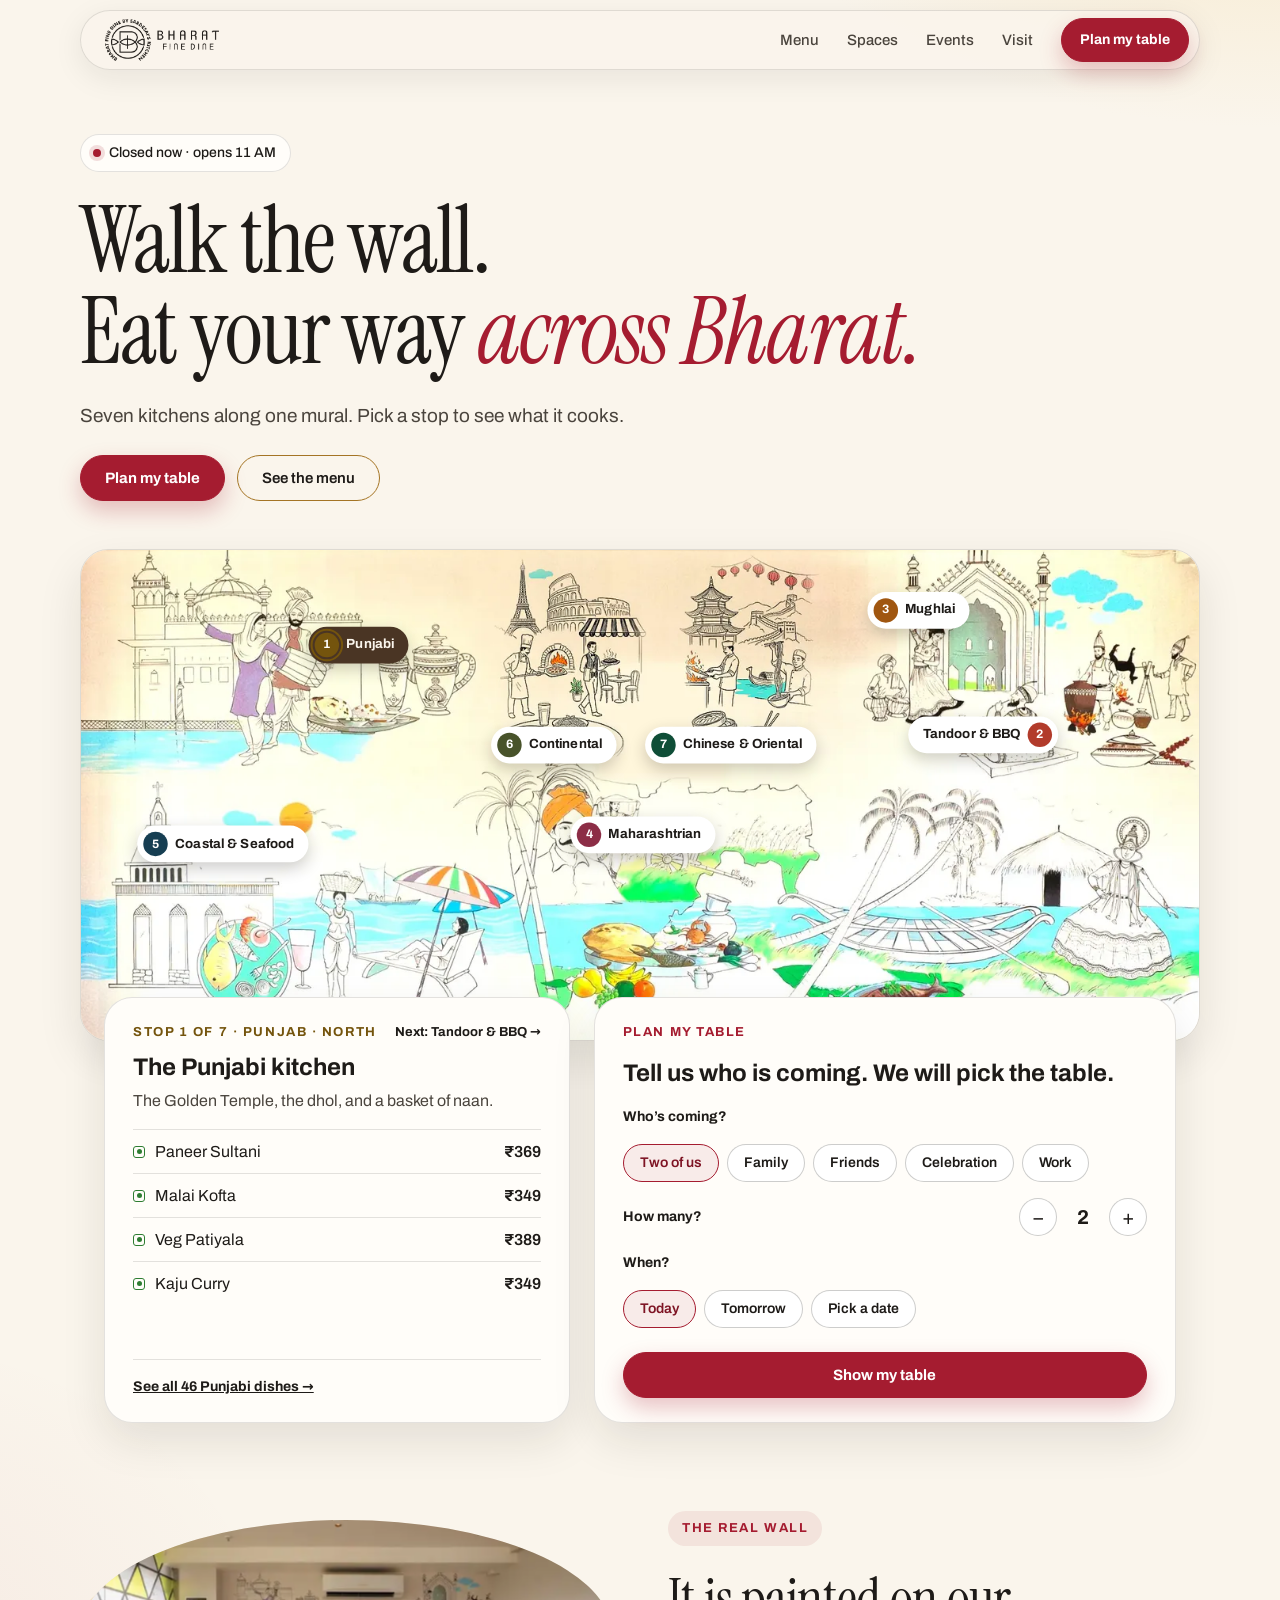
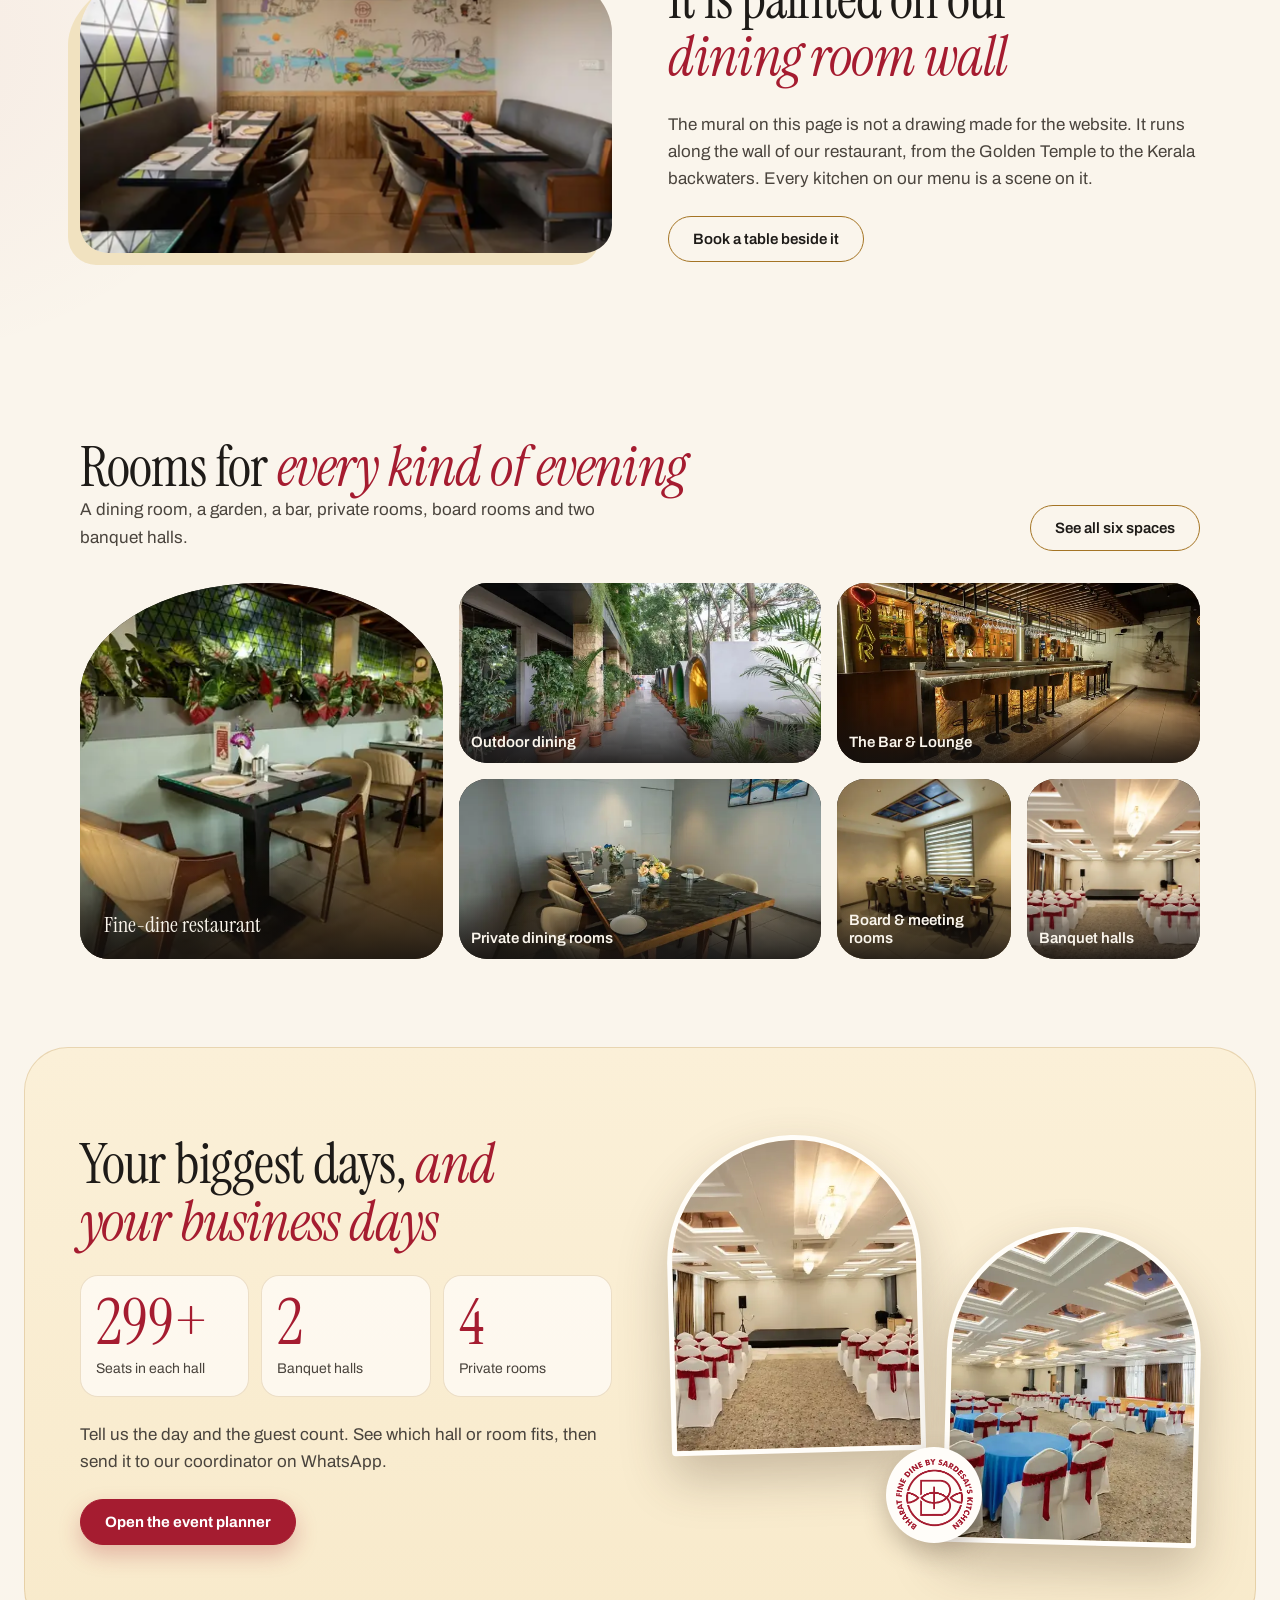
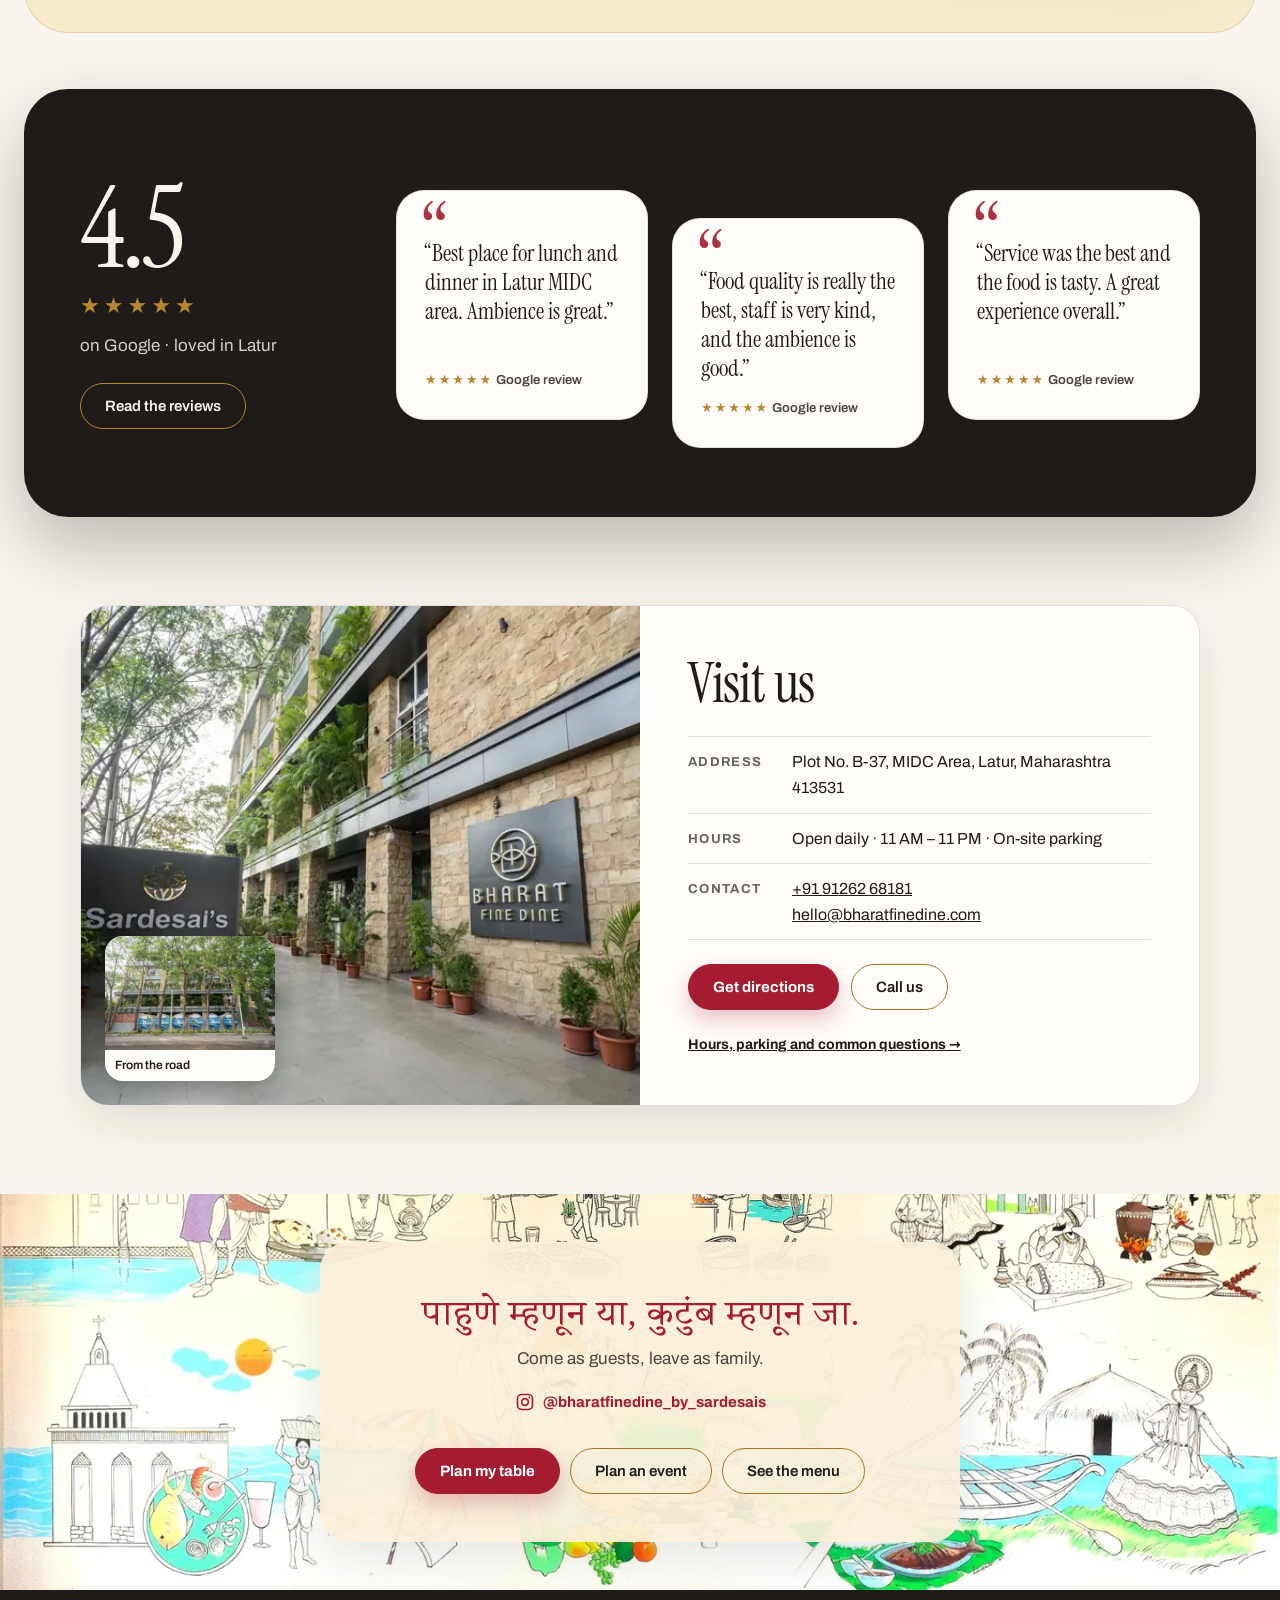
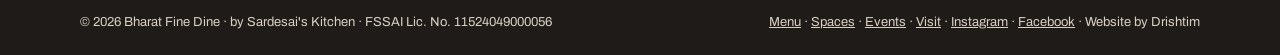
==== index.html @ 59c93d7f "Put the Instagram block in Instagram's colours Gradient panel, white-framed tiles that lift on hover" ====
<!DOCTYPE html>
<html lang="en-IN">
<head>
<meta charset="utf-8">
<meta name="viewport" content="width=device-width,initial-scale=1,viewport-fit=cover">
<title>Bharat Fine Dine, Latur | Seven kitchens, one family table</title>
<meta name="description" content="Fine-dine multicuisine restaurant in Latur MIDC: Punjabi, Mughlai, tandoor, Maharashtrian, coastal, Continental and Chinese kitchens, a bar & lounge, outdoor dining, private rooms and two 300+ seat banquet halls. Book on WhatsApp.">
<link rel="canonical" href="https://bharatfinedine.com/">
<meta name="theme-color" content="#FAF5EC">
<meta name="facebook-domain-verification" content="ppre3khiuepxbp018z27u8zco4816l"><!-- Meta domain verification for bharatfinedine.com, added 6 Oct 2026 -->
<link rel="icon" href="BFD_favicon.ico" sizes="any">
<link rel="icon" type="image/png" sizes="32x32" href="BFD_favicon_32.png">
<link rel="icon" type="image/png" sizes="192x192" href="BFD_favicon_192.png">
<link rel="apple-touch-icon" href="BFD_apple-touch-icon_180.png">
<meta property="og:type" content="restaurant">
<meta property="og:site_name" content="Bharat Fine Dine by Sardesai's Kitchen">
<meta property="og:title" content="Bharat Fine Dine · by Sardesai's Kitchen, Latur">
<meta property="og:description" content="All of Bharat on one family table. Seven kitchens, a bar & lounge, outdoor dining, private rooms and two 300+ seat banquet halls in Latur MIDC. 4.5★ on Google.">
<meta property="og:url" content="https://bharatfinedine.com/">
<meta property="og:image" content="https://bharatfinedine.com/og-image.jpg">
<meta property="og:image:width" content="1200">
<meta property="og:image:height" content="630">
<meta name="twitter:card" content="summary_large_image">
<meta name="twitter:title" content="Bharat Fine Dine · by Sardesai's Kitchen">
<meta name="twitter:description" content="Seven kitchens, bar, private rooms & banquet halls in Latur MIDC. Book on WhatsApp.">
<meta name="twitter:image" content="https://bharatfinedine.com/og-image.jpg">
<script type="application/ld+json">
{
  "@context": "https://schema.org",
  "@type": "Restaurant",
  "name": "Bharat Fine Dine by Sardesai's Kitchen",
  "alternateName": "Bharat Fine Dine",
  "url": "https://bharatfinedine.com/",
  "hasMenu": "https://bharatfinedine.com/menu.html",
  "image": "https://bharatfinedine.com/og-image.jpg",
  "telephone": "+919126268181",
  "email": "hello@bharatfinedine.com",
  "servesCuisine": ["Punjabi", "Mughlai", "Tandoor", "Barbecue", "Maharashtrian", "Seafood", "Continental", "Chinese", "Indian"],
  "priceRange": "₹₹",
  "acceptsReservations": "True",
  "openingHoursSpecification": [{ "@type": "OpeningHoursSpecification", "dayOfWeek": ["Monday","Tuesday","Wednesday","Thursday","Friday","Saturday","Sunday"], "opens": "11:00", "closes": "23:00" }],
  "address": { "@type": "PostalAddress", "streetAddress": "Plot No. B-37, MIDC Area", "addressLocality": "Latur", "addressRegion": "Maharashtra", "postalCode": "413531", "addressCountry": "IN" },
  "geo": { "@type": "GeoCoordinates", "latitude": 18.4099037, "longitude": 76.5422986 },
  "aggregateRating": { "@type": "AggregateRating", "ratingValue": "4.5", "reviewCount": "531" },
  "amenityFeature": [
    { "@type": "LocationFeatureSpecification", "name": "Bar", "value": true },
    { "@type": "LocationFeatureSpecification", "name": "Banquet Hall", "value": true },
    { "@type": "LocationFeatureSpecification", "name": "Private Dining Rooms", "value": true },
    { "@type": "LocationFeatureSpecification", "name": "Corporate Meeting Rooms", "value": true },
    { "@type": "LocationFeatureSpecification", "name": "Outdoor Seating", "value": true },
    { "@type": "LocationFeatureSpecification", "name": "Parking", "value": true },
    { "@type": "LocationFeatureSpecification", "name": "Catering", "value": true }
  ],
  "sameAs": ["https://www.instagram.com/bharatfinedine_by_sardesais", "https://www.facebook.com/bharatfinedine"]
}
</script>
<link rel="preload" href="assets/fonts/archivo-latin.woff2" as="font" type="font/woff2" crossorigin>
<link rel="preload" href="assets/fonts/instrument-serif.woff2" as="font" type="font/woff2" crossorigin>
<link rel="preload" as="image" href="img/mural-full-seven.webp" imagesrcset="img/mural-full-seven-800.webp 800w, img/mural-full-seven-1280.webp 1280w, img/mural-full-seven-1440.webp 1440w, img/mural-full-seven.webp 2000w" imagesizes="(max-width: 819.98px) 480px, 100vw" fetchpriority="high">
<link rel="stylesheet" href="assets/site.css?v=20261226">
<noscript><style>#plan,#journey,#stabs,#sThumbs,#sAct,.hint,.mbar .go{display:none!important}</style></noscript>
</head>
<body class="has-bar">
<a class="skip" href="#main">Skip to content</a>

<header class="hdr"><div class="wrap">
  <a href="#top"><img src="img/BFD_logo_horizontal_dark.png" alt="Bharat Fine Dine by Sardesai's Kitchen" width="124" height="46"></a>
  <nav aria-label="Main">
    <a class="l" href="menu.html">Menu</a><a class="l" href="spaces.html">Spaces</a><a class="l" href="events.html">Events</a><a class="l" href="visit.html">Visit</a>
    <a class="btn line m" href="menu.html">Food menu</a>
    <a class="btn d" href="#plan" data-plan>Plan my table</a>
    <details class="mnav"><summary aria-label="All pages"><i></i></summary><div><a href="index.html">Home</a><a href="menu.html">Food menu</a><a href="spaces.html">Spaces</a><a href="events.html">Events</a><a href="visit.html">Visit</a><a href="tel:+919126268181">Call +91 91262 68181</a></div></details>
  </nav>
</div></header>

<main id="main">
  <div class="wrap hero" id="top">
    <span class="status" data-status><i></i><span>Open daily · 11 AM – 11 PM · Latur MIDC</span></span>
    <h1 class="h1"><span>Walk the wall.</span> <span>Eat your way <em>across Bharat.</em></span></h1>
    <p class="lede">Seven kitchens along one mural. Pick a stop to see what it cooks.</p>
    <div class="cta"><a class="btn" href="#plan" data-plan>Plan my table</a><a class="btn line" href="menu.html">See the menu</a></div>
  </div>

  <section id="wall" aria-label="Our wall mural and its seven kitchens">
    <div class="wrap wallbox">
      <div class="wall" id="wallScroll" tabindex="0" aria-label="The mural. Swipe sideways to walk the wall.">
        <div class="wall-in">
          <img src="img/mural-full-seven.webp" srcset="img/mural-full-seven-800.webp 800w, img/mural-full-seven-1280.webp 1280w, img/mural-full-seven-1440.webp 1440w, img/mural-full-seven.webp 2000w" sizes="(max-width: 819.98px) 480px, 100vw" alt="The Bharat Fine Dine mural: Punjab, Awadh, Maharashtra, Goa and Kerala, with Continental and Chinese kitchens drawn in" width="2000" height="875" fetchpriority="high">
          <div id="pins"></div>
        </div>
      </div>
    </div>

    <div class="wrap duo">
      <article class="card stop" id="stop" aria-live="polite">
        <!--stop:start-->
        <div class="top"><span class="kick" style="--k:#74540D">Stop 1 of 7<span class="rg"> · Punjab · North</span></span></div><h2 class="h3">The Punjabi kitchen</h2><p class="line">The Golden Temple, the dhol, and a basket of naan.</p><div class="dish"><span class="mark" aria-hidden="true"></span><span class="n">Paneer Sultani</span><b>₹369</b></div><div class="dish"><span class="mark" aria-hidden="true"></span><span class="n">Malai Kofta</span><b>₹349</b></div><div class="dish"><span class="mark" aria-hidden="true"></span><span class="n">Veg Patiyala</span><b>₹389</b></div><div class="dish"><span class="mark" aria-hidden="true"></span><span class="n">Kaju Curry</span><b>₹349</b></div><a class="lnk" href="menu.html#k-punjabi">See all 46 Punjabi dishes →</a>
        <!--stop:end-->
      </article>

      <noscript><div class="card plan"><span class="kick">Plan my table</span><h2 class="h3">Message or call us to book.</h2><a class="btn wa block" href="https://wa.me/919126268181?text=Hi%20Bharat%20Fine%20Dine!%20I%20would%20like%20to%20book%20a%20table." target="_blank" rel="noopener">Book on WhatsApp</a><a class="btn line block" href="tel:+919126268181">Call +91 91262 68181</a></div></noscript>
      <section class="card plan" id="plan" aria-labelledby="planH">
        <span class="kick">Plan my table</span>
        <h2 class="h3" id="planH">Tell us who is coming. We will pick the table.</h2>
        <span class="q" id="whoQ">Who’s coming?</span>
        <div class="chips" id="who" role="group" aria-labelledby="whoQ"></div>
        <div class="stepper">
          <span class="q">How many? <span class="note" id="guestNote"></span></span>
          <div class="c"><button type="button" data-g="-1" aria-label="Fewer guests">−</button><output id="guests" aria-live="polite">2</output><button type="button" data-g="1" aria-label="More guests">+</button></div>
        </div>
        <span class="q" id="whenQ">When?</span>
        <div class="chips" id="when" role="group" aria-labelledby="whenQ"></div>
        <label class="sr" for="datePick">Pick a date</label><input type="date" id="datePick" class="sr" tabindex="-1">
        <button type="button" class="btn block" data-plan>Show my table</button>
      </section>
    </div>
  </section>

  <section class="sec" aria-labelledby="rwH" data-rv>
    <div class="wrap split real">
      <div class="zoom"><img src="img/spaces/thumb/dining-6.webp" srcset="img/spaces/t400/dining-6.webp 400w, img/spaces/thumb/dining-6.webp 700w, img/spaces/dining-6.webp 1400w" sizes="(min-width: 900px) 620px, calc(100vw - 32px)" class="photo" alt="The mural painted on the dining room wall at Bharat Fine Dine, above two set tables" width="1400" height="932" loading="lazy"></div>
      <div class="stack">
        <span class="kick">The real wall</span>
        <h2 class="h2" id="rwH">It is painted on our <em>dining room wall</em></h2>
        <p class="lede">The mural on this page is not a drawing made for the website. It runs along the wall of our restaurant, from the Golden Temple to the Kerala backwaters. Every kitchen on our menu is a scene on it.</p>
        <a class="btn line" href="#plan" data-plan="Restaurant">Book a table beside it</a>
      </div>
    </div>
  </section>

  <section class="sec" id="spaces" aria-labelledby="spH" data-rv>
    <div class="wrap">
      <div class="head row"><div><h2 class="h2" id="spH">Rooms for <em>every kind of evening</em></h2><p class="lede">A dining room, a garden, a bar, private rooms, board rooms and two banquet halls.</p></div><a class="btn line" href="spaces.html">See all six spaces</a></div>
      <div class="pwall big"><a class="chip" href="spaces.html#sp-dining"><img src="img/svc-dining-600.webp" alt="" width="600" height="400" loading="lazy" decoding="async"><span>Fine-dine restaurant</span></a><a class="chip" href="spaces.html#sp-outdoor"><img src="img/svc-garden-600.webp" alt="" width="600" height="400" loading="lazy" decoding="async"><span>Outdoor dining</span></a><a class="chip" href="spaces.html#sp-bar"><img src="img/spaces/thumb/bar-3.webp" alt="" width="600" height="400" loading="lazy" decoding="async"><span>The Bar &amp; Lounge</span></a><a class="chip" href="spaces.html#sp-private"><img src="img/svc-private-600.webp" alt="" width="600" height="400" loading="lazy" decoding="async"><span>Private dining rooms</span></a><a class="chip" href="spaces.html#sp-meeting"><img src="img/svc-meeting-600.webp" alt="" width="600" height="400" loading="lazy" decoding="async"><span>Board &amp; meeting rooms</span></a><a class="chip" href="spaces.html#sp-hall"><img src="img/svc-hall-600.webp" alt="" width="600" height="400" loading="lazy" decoding="async"><span>Banquet halls</span></a></div>
    </div>
  </section>

  <!-- Instagram. Paste the Behold feed link into data-feed (https://feeds.behold.so/...). Empty = the section stays hidden. -->
  <section class="sec tight" id="ig" data-feed="https://feeds.behold.so/kiV22MPuwlZTH0HJBQiu" aria-labelledby="igH" hidden data-rv>
    <div class="wrap">
      <div class="ighead">
        <a class="igwho" href="https://www.instagram.com/bharatfinedine_by_sardesais" target="_blank" rel="noopener"><span class="igav"><img id="igAv" src="img/BFD_seal_red.png" alt="" width="64" height="64"></span><span><b>@bharatfinedine_by_sardesais</b><small>Posted this week on Instagram</small></span></a>
        <h2 class="h2" id="igH">Fresh from <em>our Instagram</em></h2>
        <a class="btn ig" href="https://www.instagram.com/bharatfinedine_by_sardesais" target="_blank" rel="noopener">Follow us</a>
      </div>
      <div class="igrid" id="igGrid"></div>
    </div>
  </section>

  <section class="band" id="events" aria-labelledby="evH" data-rv>
    <div class="wrap sec split">
      <div class="stack">
        <h2 class="h2" id="evH">Your biggest days, <em>and your business days</em></h2>
        <div class="stats"><div><b>300+</b><span>Seats in each hall</span></div><div><b>2</b><span>Banquet halls</span></div><div><b>4</b><span>Private rooms</span></div></div>
        <p class="lede">Tell us the day and the guest count. See which hall or room fits, then send it to our coordinator on WhatsApp.</p>
        <a class="btn" href="events.html">Open the event planner</a>
      </div>
      <div class="pics"><img class="photo" src="img/svc-hall-720.webp" alt="Samiksha banquet hall set for a function" width="1200" height="798" loading="lazy"><img class="photo" src="img/hall-sanskruti-720.webp" alt="Sanskruti banquet hall" width="1400" height="932" loading="lazy"></div>
    </div>
  </section>

  <section class="sec dark" aria-labelledby="rvH" data-rv>
    <div class="wrap rev">
      <div class="rating"><b id="rvH">4.5</b><i aria-hidden="true">★★★★★</i><span class="lede">on Google · loved in Latur</span><a class="btn line" href="https://www.google.com/maps/search/?api=1&amp;query=Bharat+Fine+Dine+by+Sardesai%27s+Kitchen+Latur" target="_blank" rel="noopener">Read the reviews</a></div>
      <div class="rgrid">
        <blockquote class="card flat"><p>“Best place for lunch and dinner in Latur MIDC area. Ambience is great.”</p><cite><i>★★★★★</i> Google review</cite></blockquote>
        <blockquote class="card flat"><p>“Food quality is really the best, staff is very kind, and the ambience is good.”</p><cite><i>★★★★★</i> Google review</cite></blockquote>
        <blockquote class="card flat"><p>“Service was the best and the food is tasty. A great experience overall.”</p><cite><i>★★★★★</i> Google review</cite></blockquote>
      </div>
    </div>
  </section>

  <section class="sec" id="visit" aria-labelledby="vH" data-rv>
    <div class="wrap">
      <div class="card vcard">
        <div class="vphoto">
          <img src="img/spaces/thumb/outdoor-4.webp" srcset="img/spaces/thumb/outdoor-4.webp 700w, img/spaces/outdoor-4.webp 1400w" sizes="(min-width: 900px) 560px, 100vw" alt="The entrance, with the Sardesai's Kitchen and Bharat Fine Dine signs" width="1400" height="932" loading="lazy">
          <figure><img src="img/spaces/t400/outdoor-5.webp" alt="The Bharat Fine Dine building seen from the road, behind a row of trees" width="400" height="266" loading="lazy"><figcaption>From the road</figcaption></figure>
        </div>
        <div class="vtx">
          <h2 class="h2" id="vH">Visit us</h2>
          <dl class="vinfo">
            <div><dt>Address</dt><dd>Plot No. B-37, MIDC Area, Latur, Maharashtra 413531</dd></div>
            <div><dt>Hours</dt><dd>Open daily · 11 AM – 11 PM · On-site parking</dd></div>
            <div><dt>Contact</dt><dd><address><a href="tel:+919126268181">+91 91262 68181</a><br><a href="mailto:hello@bharatfinedine.com">hello@bharatfinedine.com</a></address></dd></div>
          </dl>
          <div class="cta"><a class="btn" href="https://www.google.com/maps/dir/?api=1&amp;destination=18.4099037,76.5422986" target="_blank" rel="noopener">Get directions</a><a class="btn line" href="tel:+919126268181">Call us</a></div>
          <a class="lnk" href="visit.html">Hours, parking and common questions →</a>
        </div>
      </div>
    </div>
  </section>
</main>

<footer class="foot">
  <div class="tri">
    <div class="m" aria-hidden="true"></div>
    <div class="mid">
      <span class="mr" lang="mr">पाहुणे म्हणून या, कुटुंब म्हणून जा.</span>
      <span class="lede">Come as guests, leave as family.</span>
      <a class="insta" href="https://www.instagram.com/bharatfinedine_by_sardesais" target="_blank" rel="noopener"><svg viewBox="0 0 24 24" width="20" height="20" aria-hidden="true"><rect x="3" y="3" width="18" height="18" rx="5" fill="none" stroke="currentColor" stroke-width="2"/><circle cx="12" cy="12" r="4" fill="none" stroke="currentColor" stroke-width="2"/><circle cx="17.3" cy="6.7" r="1.2" fill="currentColor"/></svg>@bharatfinedine_by_sardesais</a>
      <div class="cta"><a class="btn" href="#plan" data-plan>Plan my table</a><a class="btn line" href="events.html">Plan an event</a><a class="btn line d" href="menu.html">See the menu</a></div>
    </div>
    <div class="m r" aria-hidden="true"></div>
  </div>
  <div class="legal"><div class="wrap"><span>© <span id="yr">2026</span> Bharat Fine Dine · by Sardesai's Kitchen · FSSAI Lic. No. 11524049000056</span><span><a href="menu.html">Menu</a> · <a href="spaces.html">Spaces</a> · <a href="events.html">Events</a> · <a href="visit.html">Visit</a> · <a href="https://www.instagram.com/bharatfinedine_by_sardesais" target="_blank" rel="noopener">Instagram</a> · <a href="https://www.facebook.com/bharatfinedine" target="_blank" rel="noopener">Facebook</a> · Website by Drishtim</span></div></div>
</footer>

<div class="mbar" aria-label="Quick actions"><a href="tel:+919126268181">Call</a><a href="https://www.google.com/maps/dir/?api=1&amp;destination=18.4099037,76.5422986" target="_blank" rel="noopener">Directions</a><button type="button" class="go" data-plan>Plan my table</button></div>

<dialog class="dlg" id="planDlg" aria-labelledby="pTitle">
  <div class="sheet">
    <div class="top"><div class="r"><b id="pTitle">Plan my table</b><button type="button" class="x" id="pClose" aria-label="Close">×</button></div><div class="prog" id="pProg"></div></div>
    <div class="body" id="pBody"></div>
    <div class="ft" id="pFt"></div>
  </div>
</dialog>

<dialog class="lb" id="lb" aria-label="Photo viewer">
  <div class="in"><img id="lbImg" src="" alt=""><div class="ctl"><button type="button" id="lbPrev" aria-label="Previous photo">←</button><span id="lbPos"></span><button type="button" id="lbNext" aria-label="Next photo">→</button><button type="button" id="lbClose">Close</button></div></div>
</dialog>

<script src="assets/data.js?v=20261226" defer></script>
<script src="assets/app.min.js?v=20261226" defer></script>
</body>
</html>
---- assets/site.css ----
/* Bharat Fine Dine — shared styles.
   One system for every page:
   - one content width (--w) and one gutter; every section sits on the same left and right edges
   - one two-column split (.split: two equal columns) for every side-by-side section
   - one spacing scale: --sec between sections, --gap between columns, --s* inside blocks
   - three heading levels: .h1, .h2 (serif) and .h3 (sans)
   - one radius for photos and cards (--r), one border, one soft shadow
   Edit the tokens in :root first. */
@font-face{font-family:'Archivo';font-style:normal;font-display:swap;font-weight:400 800;font-stretch:72% 100%;src:url(fonts/archivo-latin.woff2) format('woff2-variations'),url(fonts/archivo-latin.woff2) format('woff2');unicode-range:U+0020-007E,U+00A0-00FF,U+2013-2014,U+2018-201D,U+2022,U+2026,U+2190-2193,U+2212}
@font-face{font-family:'Archivo';font-style:normal;font-display:swap;font-weight:400 800;font-stretch:72% 100%;src:url(fonts/archivo-rupee.woff2) format('woff2-variations'),url(fonts/archivo-rupee.woff2) format('woff2');unicode-range:U+20B9}
@font-face{font-family:'Instrument Serif';font-style:normal;font-display:swap;font-weight:400;src:url(fonts/instrument-serif.woff2) format('woff2')}
@font-face{font-family:'Instrument Serif';font-style:italic;font-display:swap;font-weight:400;src:url(fonts/instrument-serif-italic.woff2) format('woff2')}
@font-face{font-family:'Tiro Devanagari Marathi';font-style:normal;font-display:swap;font-weight:400;src:url(fonts/tiro-marathi.woff2) format('woff2');unicode-range:U+0900-097F,U+200C-200D}

:root{
  --cream:#FAF5EC; --card:#FFFDF9; --ink:#1E1B18; --body:#4A443D; --soft:#6B635A;
  --maroon:#A51C30; --maroon-h:#7E1424; --butter:#F8EACB; --brown:#4A3524; --edge:#A47424; --gold:#B8862F;
  --veg:#2E7D32; --nonveg:#8B2B1A; --wa:#0F7A45; --wa-h:#0B6338; --wa-bg:#DCF3D6; --wa-fg:#1B2A18;
  --line:rgba(30,27,24,.12); --line2:rgba(30,27,24,.22); --tint:rgba(165,28,48,.08);
  --serif:'Instrument Serif','Iowan Old Style','Palatino Linotype',Georgia,serif;
  --t-xs:13px; --t-sm:14px; --t-md:16px; --t-lg:20px; --t-xl:24px;
  --t-h2:clamp(34px,4.4vw,56px); --t-h1:clamp(46px,7.2vw,100px);
  --s1:4px; --s2:8px; --s3:12px; --s4:16px; --s5:24px; --s6:32px; --s7:48px; --s8:64px;
  --w:1120px; --gutter:20px; --sec:52px; --gap:32px; --pad:20px;
  --r:20px; --r-sm:14px; --r-md:20px; --r-lg:20px; --r-pill:99px;
  --shadow:0 18px 44px rgba(30,27,24,.10);
  --ctl:44px; --btn:52px; --hdr:74px;
  --ease:cubic-bezier(.2,.7,.2,1);
}
@media (min-width:820px){ :root{ --gutter:40px; --sec:88px; --gap:56px; --pad:28px; --ctl:38px; --btn:46px; } }

/* ---------- base ---------- */
*{box-sizing:border-box}
html{scroll-behavior:smooth;-webkit-text-size-adjust:100%}
body{margin:0;background:var(--cream);color:var(--ink);font-family:'Archivo',system-ui,sans-serif;font-size:var(--t-md);line-height:1.6;-webkit-font-smoothing:antialiased}
body.lock{overflow:hidden}
img{max-width:100%;height:auto;display:block}
a{color:inherit}
h1,h2,h3,p,figure{margin:0}
button,input,select,textarea{font:inherit;color:inherit}
button{cursor:pointer}
:focus-visible{outline:2.5px solid var(--maroon);outline-offset:2px}
[hidden]{display:none!important}
.sr{position:absolute;width:1px;height:1px;overflow:hidden;clip:rect(0 0 0 0);white-space:nowrap}
.skip{position:absolute;left:-999px}.skip:focus{left:8px;top:8px;background:var(--ink);color:var(--cream);padding:8px 12px;border-radius:8px;z-index:99}
.d{display:none}
@media (min-width:820px){ .d{display:inline-flex} }

/* ---------- layout ---------- */
.wrap{width:100%;max-width:calc(var(--w) + 2 * var(--gutter));margin:0 auto;padding-left:var(--gutter);padding-right:var(--gutter)}
.sec{padding-top:var(--sec);padding-bottom:var(--sec)}
.sec.tight{padding-top:0}
.split{display:grid;gap:var(--s6)}
.split > *{min-width:0}
@media (min-width:900px){ .split{grid-template-columns:minmax(0,1fr) minmax(0,1fr);gap:var(--gap);align-items:center} .split.top{align-items:start} }
.stack{display:flex;flex-direction:column;gap:var(--s5);align-items:flex-start;min-width:0}
.head{display:flex;flex-direction:column;gap:var(--s3);margin-bottom:var(--s6)}

/* ---------- type ---------- */
.h1{font-family:var(--serif);font-size:var(--t-h1);font-weight:400;line-height:.98;letter-spacing:-.02em;text-wrap:balance}
.h2{font-family:var(--serif);font-size:var(--t-h2);font-weight:400;line-height:1.04;letter-spacing:-.015em;text-wrap:balance}
.h1 em,.h2 em{font-style:italic;color:var(--maroon)}
.h3{font-size:var(--t-lg);font-weight:700;line-height:1.3}
.lede{color:var(--body);font-size:17px;max-width:54ch}
.kick{font-size:var(--t-xs);font-weight:700;letter-spacing:.12em;text-transform:uppercase;color:var(--k,var(--maroon))}
.note{font-size:var(--t-xs);color:var(--body)}
.mr{font-family:'Tiro Devanagari Marathi',serif;color:var(--maroon)}
.err{color:var(--maroon);font-size:var(--t-xs);font-weight:600}
.lnk{font-weight:700;font-size:var(--t-sm)}

/* ---------- controls ---------- */
.btn{display:inline-flex;align-items:center;justify-content:center;gap:8px;min-height:var(--btn);padding:0 24px;border-radius:var(--r-pill);border:1.5px solid var(--maroon);background:var(--maroon);color:#fff;font-size:15px;font-weight:700;text-decoration:none;transition:background .25s var(--ease),border-color .25s var(--ease),transform .25s var(--ease)}
.btn:hover{background:var(--maroon-h);border-color:var(--maroon-h);transform:translateY(-1px)}
.btn.line{background:transparent;border-color:var(--edge);color:var(--ink);font-weight:600}
.btn.line:hover{background:var(--butter);border-color:var(--edge)}
.btn.ink{background:var(--brown);border-color:var(--brown);font-weight:600}
.btn.ink:hover{background:#38271A;border-color:#38271A}
.btn.wa{background:var(--wa);border-color:var(--wa)}
.btn.wa:hover{background:var(--wa-h);border-color:var(--wa-h)}
.btn.wa::before{content:"";width:20px;height:20px;flex:none;background:currentColor;-webkit-mask:var(--wa-ico) center/contain no-repeat;mask:var(--wa-ico) center/contain no-repeat;--wa-ico:url("data:image/svg+xml,%3Csvg xmlns='http://www.w3.org/2000/svg' viewBox='0 0 24 24'%3E%3Cpath d='M12 2a10 10 0 0 0-8.6 15.1L2 22l5-1.3A10 10 0 1 0 12 2zm0 18.2a8.2 8.2 0 0 1-4.2-1.2l-.3-.2-3 .8.8-2.9-.2-.3A8.2 8.2 0 1 1 12 20.2zm4.5-6.1c-.2-.1-1.5-.7-1.7-.8-.2-.1-.4-.1-.6.1l-.8 1c-.1.2-.3.2-.5.1a6.7 6.7 0 0 1-3.3-2.9c-.2-.4.2-.4.6-1.2.1-.2 0-.3 0-.5l-.8-1.8c-.2-.5-.4-.4-.6-.4h-.5c-.2 0-.5.1-.7.3-.2.3-.9.9-.9 2.2s.9 2.5 1.1 2.7c.1.2 1.9 2.9 4.6 4 1.7.7 2.3.8 3.2.6.5-.1 1.5-.6 1.7-1.2.2-.6.2-1.1.2-1.2-.1-.1-.3-.2-.5-.3z'/%3E%3C/svg%3E")}
.btn.block{display:flex;width:100%}
.btn[aria-disabled="true"]{opacity:.45}
.chip{display:inline-flex;align-items:center;gap:8px;min-height:var(--ctl);padding:0 16px;border-radius:var(--r-pill);border:1.5px solid var(--line2);background:#fff;color:var(--ink);font-size:14px;font-weight:600;white-space:nowrap;transition:background .2s,color .2s,border-color .2s}
.chip[aria-pressed="true"],.chip.on{background:var(--tint);border-color:var(--maroon);color:var(--maroon-h)}
.chip:disabled{opacity:.35;cursor:not-allowed}
.chips{display:flex;flex-wrap:wrap;gap:8px}
.dot{width:24px;height:24px;flex:none;border-radius:50%;background:var(--k,var(--ink));color:#fff;display:inline-flex;align-items:center;justify-content:center;font-size:12px;font-weight:700}
.fld{width:100%;min-height:50px;border:1.5px solid var(--line2);border-radius:var(--r-sm);padding:0 14px;background:#fff;font-size:16px}
textarea.fld{padding:12px 14px;min-height:88px;resize:vertical}
label.f{display:flex;flex-direction:column;gap:6px;font-size:14px;font-weight:600}
.card{background:var(--card);border:1px solid var(--line);border-radius:var(--r);box-shadow:var(--shadow)}
.card.flat{box-shadow:none}
.mark{width:12px;height:12px;flex:none;border:1.5px solid var(--veg);border-radius:3px;display:inline-flex;align-items:center;justify-content:center}
.mark::after{content:"";width:5px;height:5px;border-radius:50%;background:var(--veg)}
.mark.nv{border-color:var(--nonveg)}.mark.nv::after{background:var(--nonveg)}
.grp{display:flex;flex-direction:column;gap:10px}
.grp > b{font-size:14px}
.stepper{display:flex;align-items:center;justify-content:space-between;gap:12px}
.stepper .c{display:flex;align-items:center;gap:14px}
.stepper button{width:var(--ctl);height:var(--ctl);border-radius:50%;border:1.5px solid var(--line2);background:#fff;font-size:20px;line-height:1}
.stepper output{font-size:20px;font-weight:700;min-width:24px;text-align:center}
.photo{width:100%;object-fit:cover;border-radius:var(--r);background:#EEE6D7}
.river{height:1px;background:linear-gradient(90deg,transparent,var(--gold),transparent);opacity:.6}

/* ---------- header ---------- */
.hdr{position:sticky;top:0;z-index:20;padding-top:10px;pointer-events:none}
.hdr .wrap{pointer-events:auto;display:flex;align-items:center;justify-content:space-between;gap:12px;min-height:60px;max-width:var(--w);width:calc(100% - 2 * var(--gutter) + 16px);padding:0 8px 0 18px;background:rgba(250,245,236,.82);-webkit-backdrop-filter:blur(18px) saturate(1.4);backdrop-filter:blur(18px) saturate(1.4);border:1px solid var(--line);border-radius:var(--r-pill);box-shadow:0 8px 30px rgba(30,27,24,.08)}
.hdr nav{display:flex;align-items:center;gap:8px 28px;font-size:15px}
.hdr nav a{text-decoration:none}
.hdr nav a.l{display:none;color:var(--body);font-weight:500;transition:color .2s}
.hdr nav a.l:hover{color:var(--ink)}
.hdr .btn{min-height:44px;padding:0 18px;font-size:14px}
@media (min-width:820px){ .hdr .wrap{width:100%;padding:0 10px 0 24px} .hdr nav a.l{display:inline} }

/* ---------- home: hero ---------- */
.hero{display:flex;flex-direction:column;align-items:flex-start;gap:var(--s4);padding-top:var(--s6);padding-bottom:var(--s6)}
.hero .h1 span{display:block}
.hero .cta{display:none;gap:12px}
.status{display:inline-flex;align-items:center;gap:8px;padding:7px 14px 7px 12px;border:1px solid var(--line);border-radius:var(--r-pill);background:var(--card);font-size:var(--t-sm);font-weight:500}
.status i{width:8px;height:8px;border-radius:50%;background:var(--veg);box-shadow:0 0 0 4px rgba(46,125,50,.16)}
.status.closed i{background:var(--maroon);box-shadow:0 0 0 4px rgba(165,28,48,.14)}
@media (min-width:820px){ .hero{gap:var(--s5);padding-top:var(--s8);padding-bottom:var(--s7)} .hero .cta{display:flex} .hero .lede{font-size:19px} }

/* ---------- home: the wall ---------- */
.wall{position:relative;overflow-x:auto;overflow-y:hidden;scrollbar-width:none;scroll-behavior:smooth;border-radius:var(--r);border:1px solid var(--line);box-shadow:var(--shadow)}
.wall::-webkit-scrollbar{display:none}
.wall-in{position:relative;width:882px;height:300px;overflow:hidden}
.wall-in img{width:100%;height:100%;object-fit:cover}
.pin{position:absolute;display:inline-flex;align-items:center;gap:7px;height:40px;padding:0 14px 0 6px;border-radius:var(--r-pill);border:0;background:#fff;color:var(--ink);font-size:13px;font-weight:700;box-shadow:0 6px 16px rgba(30,27,24,.22);transform:translate(-12px,-50%);transition:transform .25s var(--ease),background .2s,color .2s}
.pin[aria-pressed="true"]{background:var(--brown);color:var(--cream)}
.pin.flip{font-size:0;gap:0;padding:0;min-width:40px;justify-content:center;transform:translate(calc(-100% - 14px),-50%)}
@media (min-width:820px){ .wall{overflow:hidden} .wall-in{width:100%;height:auto;aspect-ratio:2000/875} .pin{height:36px} .pin:hover{transform:translate(-12px,-50%) scale(1.05)} }

/* stop card + plan card: two equal cards under the mural */
.duo{display:grid;gap:var(--s5);margin-top:var(--s4)}
@media (min-width:900px){ .duo{grid-template-columns:minmax(0,1fr) minmax(0,1fr);gap:var(--s5);margin-top:var(--s4)} }
.stop,.plan{padding:var(--pad);display:flex;flex-direction:column;min-width:0}
.plan{gap:var(--s4)}
.stop .top{display:flex;align-items:center;justify-content:space-between;gap:12px}
.stop .top .kick{white-space:nowrap}
.stop .rg{display:none}
.stop .next{border:0;background:none;padding:0;font-size:13px;font-weight:700;white-space:nowrap}
.stop h2{margin-top:10px;font-size:var(--t-xl)}
.stop .line{color:var(--body);margin:4px 0 var(--s4)}
.dish{display:flex;align-items:center;gap:10px;min-height:50px;border-top:1px solid var(--line)}
.dish span.n{flex:1}
.dish b{font-weight:600;white-space:nowrap;font-variant-numeric:tabular-nums}
.stop .lnk{display:block;margin-top:auto;padding-top:var(--s4);border-top:1px solid var(--line)}
.plan .h3{font-size:var(--t-xl)}
.plan .q{font-size:14px;font-weight:700}
.plan .btn{margin-top:var(--s2)}
@media (min-width:820px){ .stop .rg{display:inline} }
@media (max-width:819.98px){ #who{display:grid;grid-template-columns:repeat(6,1fr)} #who .chip{grid-column:span 2;justify-content:center;padding:0 6px} #who .chip:nth-child(n+4){grid-column:span 3} }

/* ---------- home: all seven kitchens, in one row under the mural ---------- */
.scrollx{overflow-x:auto;scrollbar-width:none;margin:0 calc(-1 * var(--gutter));padding:0 var(--gutter)}
.scrollx::-webkit-scrollbar{display:none}
.journey{display:flex;gap:8px;padding:var(--s4) 0 2px;width:max-content;min-width:100%}
.node{flex:none;display:inline-flex;align-items:center;gap:8px;min-height:44px;padding:0 16px 0 8px;border-radius:var(--r-pill);border:1.5px solid var(--line2);background:var(--card);font-size:14px;font-weight:600;white-space:nowrap;transition:background .2s,border-color .2s,color .2s}
.node .dot{background:var(--k)}
.node:hover{border-color:var(--k)}
.node[aria-pressed="true"]{background:var(--k);border-color:var(--k);color:#fff}
.node[aria-pressed="true"] .dot{background:#fff;color:var(--k)}
@media (min-width:1040px){ .scrollx{overflow:visible;margin:0;padding:0} .journey{width:auto;justify-content:space-between} .node{flex:1;justify-content:center;padding:0 10px 0 8px} }

/* ---------- home: the real wall, spaces ---------- */
.zoom{overflow:hidden;border-radius:var(--r);aspect-ratio:8/5;background:#EEE6D7}
.zoom img{width:100%;height:100%;object-fit:cover;object-position:50% 100%;border-radius:0;transform:scale(1.1);transform-origin:50% 62%}
.pwall{display:flex;gap:var(--s3);overflow-x:auto;scrollbar-width:none;margin:0 calc(-1 * var(--gutter)) var(--s6);padding:4px var(--gutter)}
.pwall::-webkit-scrollbar{display:none}
.pwall .chip{position:relative;flex:none;width:150px;height:190px;min-height:0;padding:0;border:0;border-radius:var(--r-sm);overflow:hidden;background:#1E1B18;white-space:normal}
.pwall .chip img{position:absolute;inset:0;width:100%;height:100%;object-fit:cover;opacity:.82;transition:transform .5s var(--ease),opacity .3s}
.pwall .chip span{position:absolute;inset:auto 0 0 0;padding:34px 12px 12px;background:linear-gradient(transparent,rgba(20,17,15,.85));color:#FAF5EC;font-size:14px;font-weight:600;line-height:1.2;text-align:left}
.pwall .chip:hover img{transform:scale(1.05)}
.pwall .chip[aria-pressed="true"]{background:#1E1B18;box-shadow:0 0 0 3px var(--cream),0 0 0 5.5px var(--maroon)}
.pwall .chip[aria-pressed="true"] img{opacity:1}
@media (min-width:900px){ .pwall{display:grid;grid-template-columns:repeat(6,minmax(0,1fr));gap:var(--s4);overflow:visible;margin:0 0 var(--s6);padding:0} .pwall .chip{width:auto;height:220px} }
.space .big{aspect-ratio:4/3;box-shadow:var(--shadow)}
.space .thumbs{display:grid;grid-template-columns:repeat(4,minmax(0,1fr));gap:var(--s2);width:100%}
.space .thumbs button{border:0;padding:0;background:#EEE6D7;border-radius:var(--r-sm);overflow:hidden;aspect-ratio:1;transition:transform .3s var(--ease)}
.space .thumbs button:hover{transform:scale(1.03)}
.space .thumbs img{width:100%;height:100%;object-fit:cover}
.space .h3{font-size:var(--t-xl)}

/* ---------- home: events, reviews, visit ---------- */
.band{background:var(--butter)}
.stats{display:grid;grid-template-columns:repeat(3,minmax(0,1fr));gap:var(--s4);width:100%}
.stats b{display:block;font-family:var(--serif);font-weight:400;font-size:clamp(44px,5vw,64px);line-height:1;color:var(--maroon)}
.stats span{font-size:var(--t-sm);color:var(--body)}
.pics{display:grid;grid-template-columns:repeat(2,minmax(0,1fr));gap:var(--s4)}
.pics img{aspect-ratio:4/5}
.rating{display:flex;flex-wrap:wrap;align-items:baseline;gap:var(--s3) var(--s4);margin-bottom:var(--s6)}
.rating b{font-family:var(--serif);font-weight:400;font-size:var(--t-h2);line-height:1}
.rating .lnk{margin-left:auto}
.rgrid{display:grid;grid-auto-flow:column;grid-auto-columns:minmax(280px,84%);gap:var(--s4);overflow-x:auto;scrollbar-width:none;margin:0 calc(-1 * var(--gutter));padding:0 var(--gutter)}
.rgrid::-webkit-scrollbar{display:none}
.rgrid blockquote{margin:0;padding:var(--pad);display:flex;flex-direction:column;gap:var(--s4);justify-content:space-between}
.rgrid p{font-size:17px;line-height:1.5}
.rgrid cite{font-style:normal;font-size:13px;font-weight:600;color:var(--body)}
.rgrid cite i{font-style:normal;color:var(--maroon);letter-spacing:2px}
@media (min-width:900px){ .rgrid{grid-auto-flow:row;grid-template-columns:repeat(3,minmax(0,1fr));gap:var(--s6);overflow:visible;margin:0;padding:0} }
.visit address{font-style:normal;color:var(--body);display:flex;flex-direction:column;gap:6px;font-size:17px}
.visit .cta{display:grid;grid-template-columns:1fr 1fr;gap:var(--s3);width:100%}
.find{display:grid;grid-template-columns:repeat(2,minmax(0,1fr));gap:var(--s4)}
.find figure{display:flex;flex-direction:column;gap:var(--s2);min-width:0}
.find img{aspect-ratio:4/5}
.find figcaption{font-size:var(--t-sm);color:var(--body)}
.faq{width:100%;margin-top:var(--s4)}
.faq .h3{padding-bottom:var(--s3)}
.faq details{border-top:1px solid var(--line)}
.faq details:last-child{border-bottom:1px solid var(--line)}
.faq summary{list-style:none;display:flex;justify-content:space-between;align-items:center;gap:12px;min-height:60px;font-weight:600;cursor:pointer;transition:color .2s}
.faq summary:hover{color:var(--maroon)}
.faq summary::-webkit-details-marker{display:none}
.faq summary::after{content:"+";font-size:22px;font-weight:400}
.faq details[open] summary::after{content:"−"}
.faq details p{padding:0 0 var(--s4);color:var(--body);max-width:56ch}
@media (min-width:820px){ .visit .cta{display:flex;width:auto} }

/* ---------- footer ---------- */
.foot .tri{display:grid;background:#FBEFD9 url(../img/mural-full-seven-800.webp) 50% 100%/cover no-repeat}
.foot .m{min-height:120px}
.foot .m.r{display:none}
.foot .mid{padding:var(--s7) var(--gutter);display:flex;flex-direction:column;align-items:center;gap:var(--s2);text-align:center;background:rgba(251,239,217,.93)}
.foot .mid .mr{font-size:30px;line-height:1.3}
.foot .mid .cta{display:none;flex-wrap:wrap;justify-content:center;gap:10px;margin-top:var(--s4)}
.foot .legal{background:var(--ink);color:#D9D0C3;font-size:13px}
.foot .legal .wrap{display:flex;flex-wrap:wrap;justify-content:space-between;gap:6px 24px;padding-top:22px;padding-bottom:22px}
@media (min-width:820px){ .foot .tri{grid-template-columns:1fr minmax(0,640px) 1fr;background-image:url(../img/mural-full-seven-1440.webp);background-position:50% 88%} .foot .m{min-height:300px} .foot .m.r{display:block} .foot .mid{margin:var(--s7) 0;border-radius:var(--r);box-shadow:var(--shadow);justify-content:center} .foot .mid .cta{display:flex} .foot .mid .mr{font-size:36px} }

/* ---------- phone action bar ---------- */
.mbar{position:fixed;left:12px;right:12px;bottom:14px;z-index:30;height:60px;border-radius:var(--r-pill);background:rgba(74,53,36,.88);-webkit-backdrop-filter:blur(18px) saturate(1.3);backdrop-filter:blur(18px) saturate(1.3);border:1px solid rgba(250,245,236,.14);display:flex;align-items:center;gap:2px;padding:0 6px 0 8px;box-shadow:0 10px 30px rgba(0,0,0,.25)}
.mbar a,.mbar button{flex:1;display:flex;align-items:center;justify-content:center;min-height:48px;color:var(--cream);font-size:14px;font-weight:600;text-decoration:none;background:none;border:0}
.mbar .go{flex:1.4;border-radius:var(--r-pill);background:var(--maroon);color:#fff;font-weight:700}
.mbar .cnt{flex:2;justify-content:flex-start;padding-left:12px}
body.has-bar{padding-bottom:92px}
@media (min-width:820px){ .mbar{display:none} body.has-bar{padding-bottom:0} }

/* ---------- dialogs ---------- */
dialog{border:0;padding:0;background:transparent;color:inherit;max-width:none;max-height:none}
dialog::backdrop{background:rgba(30,27,24,.6)}
.dlg{width:100vw;height:100dvh;margin:0}
.dlg .sheet{display:flex;flex-direction:column;height:100%;background:var(--cream)}
.dlg .top{padding:10px 12px 14px 20px;border-bottom:1px solid var(--line);display:flex;flex-direction:column;gap:10px}
.dlg .top .r{display:flex;align-items:center;justify-content:space-between}
.dlg .top b{font-size:17px}
.x{width:44px;height:44px;border-radius:50%;border:0;background:none;font-size:20px;line-height:1}
.prog{display:flex;align-items:center;gap:10px;font-size:13px;font-weight:600;color:var(--body)}
.prog div{flex:1;display:flex;gap:6px}
.prog i{flex:1;height:4px;border-radius:99px;background:var(--line2)}
.prog i.on{background:var(--maroon)}
.dlg .body{flex:1;overflow-y:auto;padding:20px;display:flex;flex-direction:column;gap:var(--s4)}
.dlg .body > *{flex:none}
.dlg .ft{padding:14px 20px 20px;border-top:1px solid var(--line);background:var(--card);display:flex;flex-direction:column;gap:10px}
.dlg .ft .row{display:flex;gap:8px}
.dlg .ft .row .btn{flex:1}.dlg .ft .row .btn.line{flex:none}
.sum{padding:12px 16px;border-radius:var(--r-sm);background:var(--butter);display:flex;align-items:center;justify-content:space-between;gap:12px;font-size:15px;font-weight:600}
.sum button{border:0;background:none;padding:0;font-size:14px;font-weight:700;text-decoration:underline}
.sug{overflow:hidden}
.sug img{width:100%;height:150px;object-fit:cover;background:#EEE6D7}
.sug .tx{padding:var(--s4) var(--s5);display:flex;flex-direction:column;gap:8px}
.why{display:flex;flex-direction:column;gap:8px;font-size:15px;list-style:none;margin:0;padding:0}
.why li{display:flex;gap:10px}.why li::before{content:"✓";color:var(--veg);font-weight:700}
.steps{display:flex;flex-direction:column;gap:var(--s3);list-style:none;margin:0;padding:0;counter-reset:s}
.steps li{display:flex;gap:12px;align-items:flex-start;font-size:15px;counter-increment:s}
.steps li::before{content:counter(s);flex:none;width:24px;height:24px;border-radius:50%;background:var(--ink);color:var(--cream);display:inline-flex;align-items:center;justify-content:center;font-size:12px;font-weight:700}
.tbl{padding:2px 16px}
.tbl div{display:flex;justify-content:space-between;gap:16px;padding:11px 0;font-size:15px;border-top:1px solid var(--line)}
.tbl div:first-child{border-top:0}
.tbl span{color:var(--body);flex:none}.tbl b{font-weight:600;text-align:right}
.bubble{align-self:flex-start;background:var(--wa-bg);color:var(--wa-fg);padding:12px 14px;border-radius:14px 14px 14px 4px;font-size:14px;line-height:1.5}
.tags{display:flex;flex-wrap:wrap;gap:6px}
.tag{display:inline-flex;align-items:center;gap:6px;min-height:34px;padding:0 12px;border-radius:var(--r-pill);background:var(--card);border:1.5px solid var(--line);font-size:13px;font-weight:600}
.tag button{border:0;background:none;padding:0 0 0 4px;font-size:16px;line-height:1}
.datechip{position:relative;cursor:pointer}
.datechip input{position:absolute;inset:0;width:100%;height:100%;opacity:0;cursor:pointer}
@media (min-width:820px){ .dlg{width:min(560px,92vw);height:auto;max-height:min(740px,90vh);margin:auto} .dlg .sheet{height:auto;max-height:min(740px,90vh);border-radius:var(--r);overflow:hidden} }
.lb{width:100vw;height:100dvh;margin:0;background:rgba(18,16,14,.94)}
.lb .in{height:100%;display:flex;flex-direction:column;align-items:center;justify-content:center;gap:16px;padding:16px}
.lb img{max-height:78vh;border-radius:var(--r-sm)}
.lb .ctl{display:flex;align-items:center;gap:16px;color:var(--cream);font-size:14px}
.lb button{border:1.5px solid rgba(250,245,236,.4);background:none;color:var(--cream);border-radius:var(--r-pill);min-height:44px;padding:0 16px}

/* ---------- menu page ---------- */
.mhead{padding:var(--s7) 0 var(--s6);display:flex;flex-wrap:wrap;align-items:flex-end;justify-content:space-between;gap:var(--s5) var(--s8)}
.mhead .l{flex:1 1 300px;display:flex;flex-direction:column;gap:6px}
.mhead .r{flex:1 1 320px;max-width:480px;display:flex;flex-direction:column;gap:8px}
.search{display:flex;align-items:center;gap:10px;min-height:50px;padding:0 18px;background:#fff;border:1.5px solid var(--line2);border-radius:var(--r-pill)}
.search input{flex:1;min-width:0;border:0;outline:0;background:transparent;font-size:16px}
.railbox{position:sticky;top:var(--hdr);z-index:10;background:var(--cream);padding:8px 0 12px}
.rail{display:flex;gap:8px;overflow-x:auto;scrollbar-width:none}
.rail::-webkit-scrollbar{display:none}
.rail .chip{flex:none;padding:0 14px 0 8px}
@media (min-width:1100px){ .rail{justify-content:space-between;gap:4px;padding:6px;background:var(--card);border:1px solid var(--line);border-radius:var(--r)} .rail .chip{border-color:transparent;background:transparent;border-radius:var(--r-sm);min-height:40px;font-size:13px;padding:0 10px} .rail .chip[aria-pressed="true"]{background:var(--tint);border-color:var(--maroon)} }
.mgrid{display:flex;flex-direction:column;gap:var(--s5);padding:var(--s4) 0 var(--s8)}
.mgrid > *{min-width:0}
.mgrid aside{order:2}
@media (min-width:980px){ .mgrid{display:grid;grid-template-columns:320px minmax(0,1fr);gap:var(--s7);align-items:start} .mgrid aside{order:0;position:sticky;top:150px} }
.kban{overflow:hidden;display:grid}
.kban img{width:100%;aspect-ratio:16/9;object-fit:cover;object-position:50% 35%;background:#EEE6D7}
.kban .tx{padding:var(--s4) var(--pad) var(--s5);display:flex;flex-direction:column;gap:4px;border-top:5px solid var(--k);justify-content:center}
.kban p{font-size:var(--t-sm);color:var(--body)}
@media (min-width:700px){ .kban{grid-template-columns:minmax(0,300px) minmax(0,1fr)} .kban{height:230px} .kban img{aspect-ratio:auto;height:230px} .kban .tx{border-top:0;border-left:5px solid var(--k);padding:var(--pad)} .kban h2{font-size:var(--t-xl)} }
.kit{display:flex;flex-direction:column;gap:var(--s5)}
.kit + .kit{margin-top:var(--s7)}
.js .kit:not(.show){display:none}
.kit,.msec,.mylist{scroll-margin-top:160px}
.msec{padding:var(--s5) var(--pad) var(--s2)}
.msec .mh{display:flex;align-items:baseline;justify-content:space-between;gap:12px}
.msec h3{font-size:var(--t-lg);font-weight:700}
.msec .mh small{font-size:13px;color:var(--body);flex:none}
.items{list-style:none;margin:var(--s3) 0 0;padding:0;display:grid;gap:0 var(--s7)}
@media (min-width:1100px){ .items{grid-template-columns:minmax(0,1fr) minmax(0,1fr)} }
.item{display:flex;gap:12px;padding:var(--s4) 0;border-top:1px solid var(--line)}
.item .mark{margin-top:7px}
.item .t{flex:1;min-width:0;display:flex;flex-direction:column;gap:3px}
.item .nm{display:flex;justify-content:space-between;gap:12px;font-weight:600;line-height:1.35}
.item .nm span{overflow-wrap:anywhere}
.item .nm b{font-weight:700;white-space:nowrap;font-variant-numeric:tabular-nums}
.item p{font-size:var(--t-sm);line-height:1.5;color:var(--body)}
.add{width:var(--ctl);height:var(--ctl);flex:none;border-radius:50%;border:1.5px solid var(--line2);background:#fff;font-size:20px;line-height:1;display:flex;align-items:center;justify-content:center}
.add[aria-pressed="true"]{background:var(--maroon);border-color:var(--maroon);color:#fff}
.nextstop{display:flex;align-items:center;gap:14px;padding:12px 16px 12px 12px;text-decoration:none}
.nextstop img{width:84px;height:64px;flex:none;object-fit:cover;border-radius:var(--r-sm);background:#EEE6D7}
.nextstop span{flex:1;display:flex;flex-direction:column;gap:2px}
.nextstop b{font-size:16px}
.mylist{background:var(--butter);border-radius:var(--r);padding:var(--s5);display:flex;flex-direction:column;gap:4px}
.mylist .row{display:flex;align-items:center;justify-content:space-between;gap:12px;padding:10px 0;border-top:1px solid var(--line);font-size:15px}
.mylist .row > span:first-child{display:flex;flex-direction:column;min-width:0}
.mylist .row small{font-size:13px;color:var(--body)}
.mylist .qty{display:inline-flex;align-items:center;gap:6px;flex:none}
.mylist .qty button{width:32px;height:32px;padding:0;border-radius:50%;border:1.5px solid var(--line2);background:#fff;font-size:17px;line-height:1}
.mylist .qty output{min-width:18px;text-align:center;font-weight:700;font-variant-numeric:tabular-nums}
.mylist .qty .rm{border:0;background:none;width:28px}
.nores{padding:var(--s6) 0;color:var(--body)}
@media (max-width:979.98px){ .mylist.empty{display:none} }

/* ---------- events page ---------- */
.ephoto{width:100%;height:220px;object-fit:cover;background:#EEE6D7}
@media (min-width:820px){ .ephoto{height:380px} }
.ehead{padding-top:var(--s7);margin-bottom:0}
.planner{display:grid;gap:var(--s6);padding:var(--s6) 0 var(--sec)}
.planner > *{min-width:0}
@media (min-width:900px){ .planner{grid-template-columns:minmax(0,1fr) minmax(0,1fr);gap:var(--gap);align-items:start} }
.planner .col{display:flex;flex-direction:column;gap:var(--s6)}
.planner .card:not(.fit){padding:var(--pad);display:flex;flex-direction:column;gap:var(--s4)}
.fits{display:flex;flex-direction:column;gap:var(--s3)}
.fit{display:flex;gap:var(--s4);padding:var(--s3);align-items:center}
.fit img{width:96px;height:72px;flex:none;object-fit:cover;border-radius:var(--r-sm);background:#EEE6D7}
.fit .tx{flex:1;display:flex;flex-direction:column;gap:4px}
.fit .tx b{font-size:16px}.fit .tx span{font-size:13px;color:var(--body)}
.fit.ok{border-color:var(--maroon)}
.badge{align-self:flex-start;display:inline-flex;align-items:center;height:26px;padding:0 10px;border-radius:var(--r-pill);font-size:12px;font-weight:700;background:rgba(30,27,24,.08);color:var(--body)}
.fit.ok .badge{background:var(--wa-bg);color:var(--wa-fg)}

/* ---------- motion ---------- */
.rv{opacity:0;transform:translateY(12px);transition:opacity .35s var(--ease),transform .35s var(--ease)}
.rv.in{opacity:1;transform:none}
.ld{position:fixed;inset:0;z-index:100;display:flex;flex-direction:column;align-items:center;justify-content:center;gap:var(--s4);background:var(--cream);opacity:0;visibility:hidden;transition:opacity .22s var(--ease),visibility 0s .22s}
.ld.on{opacity:1;visibility:visible;transition:opacity .12s var(--ease)}
.ld .seal{position:relative;width:128px;height:128px}
.ld .seal img{position:absolute;inset:0;width:128px;height:128px;opacity:.15}
.ld .seal img.f{opacity:1;clip-path:inset(100% 0 0 0)}
.ld.on .seal img.f{animation:ldfill .38s cubic-bezier(.3,0,.2,1) forwards}
.ld.on .seal{animation:ldpop .65s var(--ease)}
.ld .mr{font-size:24px}
@keyframes ldfill{from{clip-path:inset(100% 0 0 0)}to{clip-path:inset(0 0 0 0)}}
@keyframes ldpop{from{transform:scale(.92)}to{transform:scale(1)}}
@keyframes pagein{from{opacity:0;transform:translateY(8px)}to{opacity:1;transform:none}}
main{animation:pagein .2s var(--ease) both}
@view-transition{navigation:auto}
#wall,#plan,#top,#spaces,#visit,#events{scroll-margin-top:100px}
@media (prefers-reduced-motion:reduce){ *{transition:none!important;scroll-behavior:auto!important} .rv{opacity:1;transform:none} main{animation:none} .ld.on .seal,.ld.on .seal img.f{animation:none;clip-path:none} }
.mrk{font-size:24px}
.hdr .wrap > a{display:flex;align-items:center;min-height:44px;flex:none}
.hdr .wrap > a img{width:auto;height:42px;max-width:none}
.btn{white-space:nowrap}
.btn.d,.d{display:none}
@media (min-width:820px){ .btn.d,.d{display:inline-flex} }
@media (max-width:819.98px){ .foot .mid .mr{font-size:24px} }

/* ---------- home: visit, as one card ---------- */
.vcard{display:grid;overflow:hidden}
.vphoto{position:relative;min-height:240px;background:#EEE6D7}
.vphoto > img{position:absolute;inset:0;width:100%;height:100%;object-fit:cover}
.vphoto figure{position:absolute;left:var(--s4);bottom:var(--s4);width:132px;display:flex;flex-direction:column;border-radius:var(--r-sm);overflow:hidden;background:var(--card);box-shadow:0 8px 24px rgba(30,27,24,.28)}
.vphoto figure img{width:100%;aspect-ratio:3/2;object-fit:cover}
.vphoto figcaption{padding:6px 10px;font-size:12px;font-weight:600}
.vtx{padding:var(--s6) var(--pad);display:flex;flex-direction:column;gap:var(--s5);min-width:0}
.vinfo{margin:0;display:flex;flex-direction:column}
.vinfo > div{display:grid;grid-template-columns:88px minmax(0,1fr);gap:var(--s4);padding:var(--s3) 0;border-top:1px solid var(--line)}
.vinfo > div:last-child{border-bottom:1px solid var(--line)}
.vinfo dt{font-size:var(--t-xs);font-weight:700;letter-spacing:.1em;text-transform:uppercase;color:var(--soft);padding-top:3px}
.vinfo dd{margin:0;color:var(--ink)}
.vcard .cta{display:grid;grid-template-columns:1fr 1fr;gap:var(--s3)}
.vcard .faq{margin-top:0}
@media (min-width:900px){ .vcard{grid-template-columns:minmax(0,1fr) minmax(0,1fr)} .vtx{padding:var(--s7)} .vphoto figure{width:170px;left:var(--s5);bottom:var(--s5)} .vcard .cta{display:flex} }

/* cards tuck up onto the mural, as in the earlier design; the kitchen row sits above the mural as its tabs */
.journey{padding:0 0 var(--s4)}
.duo{position:relative;margin-top:-18px;gap:var(--s4)}
.stop,.plan{padding:20px}
.dish{min-height:44px}
@media (min-width:900px){ .duo{grid-template-columns:minmax(0,1fr) minmax(0,1.25fr);gap:var(--s5);margin-top:-44px;padding-left:calc(var(--gutter) + var(--s5));padding-right:calc(var(--gutter) + var(--s5))} .stop,.plan{padding:24px 28px} }
.vinfo address{font-style:normal}
@media (max-width:819.98px){ .pin{height:42px} .pin.flip{min-width:42px} }

/* ---------- home: reviews, with depth ---------- */
.rev{display:grid;gap:var(--s6)}
.rev .rating{display:flex;flex-direction:column;align-items:flex-start;gap:var(--s2);margin:0}
.rev .rating b{font-size:clamp(72px,9vw,120px);line-height:.9;letter-spacing:-.03em}
.rev .rating i{font-style:normal;color:var(--gold);font-size:22px;letter-spacing:4px}
.rev .rating .btn{margin-top:var(--s4)}
.rgrid blockquote{position:relative;padding:var(--s7) var(--pad) var(--pad);background:var(--card);border:1px solid var(--line);border-radius:var(--r);box-shadow:var(--shadow)}
.rgrid blockquote::before{content:"“";position:absolute;top:6px;left:var(--pad);font-family:var(--serif);font-size:84px;line-height:1;color:var(--maroon);opacity:.9}
.rgrid p{font-family:var(--serif);font-size:23px;line-height:1.25}
.rgrid cite i{color:var(--gold)}
.rgrid{padding-top:4px;padding-bottom:var(--s6)}
@media (min-width:900px){ .rev{grid-template-columns:minmax(0,260px) minmax(0,1fr);gap:var(--gap);align-items:center} .rgrid{gap:var(--s5);padding-bottom:0} .rgrid blockquote:nth-child(2){transform:translateY(28px)} }

/* ---------- home: events, with depth ---------- */
.band{background:linear-gradient(180deg,#FBF0D8,var(--butter))}
.stats{gap:0;border-top:1px solid var(--line2);border-bottom:1px solid var(--line2)}
.stats > div{padding:var(--s4) var(--s4) var(--s4) 0}
.stats > div + div{padding-left:var(--s4);border-left:1px solid var(--line2)}
.pics{position:relative}
.pics img{box-shadow:0 22px 50px rgba(74,53,36,.28);border:5px solid var(--card)}
@media (min-width:900px){ .pics{gap:var(--s5)} .pics img:first-child{transform:translateY(-22px) rotate(-1.5deg)} .pics img:last-child{transform:translateY(22px) rotate(1.5deg)} }

/* mural on phones: names near the right end open leftward; arrows and a tip show it scrolls */
.pin.lefty{flex-direction:row-reverse;padding:0 6px 0 14px;transform:translate(calc(-100% + 30px),-50%)}
.pin.lefty.flip{padding:0;transform:translate(calc(-100% + 30px),-50%)}
.wallbox{position:relative}
.wnav{position:absolute;top:150px;transform:translateY(-50%);width:44px;height:44px;border-radius:50%;border:0;background:rgba(255,253,249,.94);box-shadow:0 6px 18px rgba(30,27,24,.28);font-size:26px;line-height:1;color:var(--ink);z-index:3}
.wnav.n{right:calc(var(--gutter) + 8px)}.wnav.p{left:calc(var(--gutter) + 8px)}
.wtip{position:absolute;right:calc(var(--gutter) + 60px);top:150px;transform:translateY(-50%);padding:7px 12px;border-radius:var(--r-pill);background:rgba(30,27,24,.82);color:var(--cream);font-size:13px;font-weight:600;pointer-events:none;z-index:3;animation:wnudge 1.6s var(--ease) 3}
@keyframes wnudge{50%{transform:translate(-8px,-50%)}}
@media (min-width:820px){ .wnav,.wtip{display:none} }
@media (prefers-reduced-motion:reduce){ .wtip{animation:none} }

/* phones: photos and tiles are wider than tall, so the page does not read as stretched */
@media (max-width:899.98px){
  .pics img,.find img{aspect-ratio:4/3}
  .pwall .chip{width:170px;height:130px}
  .space .big,.real .zoom{aspect-ratio:3/2}
  .vphoto{min-height:210px}
  .hero .h1{line-height:1.04}
  .lede{line-height:1.5}
}
.pin{white-space:nowrap}

/* ---------- booking on phones: a sheet that rises from the bottom, with the page still visible above it ---------- */
@media (max-width:819.98px){
  .dlg{width:100vw;height:auto;max-height:88dvh;margin:auto 0 0 0}
  .dlg .sheet{height:auto;max-height:88dvh;border-radius:24px 24px 0 0;overflow:hidden;box-shadow:0 -12px 40px rgba(0,0,0,.3)}
  .dlg .top{position:relative;padding-top:18px}
  .dlg .top::before{content:"";position:absolute;top:8px;left:50%;width:40px;height:4px;margin-left:-20px;border-radius:2px;background:var(--line2)}
  .dlg[open] .sheet{animation:sheetup .32s var(--ease)}
}
@media (min-width:820px){ .dlg[open] .sheet{animation:sheetpop .26s var(--ease)} }
dialog[open]::backdrop{animation:fadein .25s ease}
@keyframes sheetup{from{transform:translateY(100%)}to{transform:none}}
@keyframes sheetpop{from{opacity:0;transform:translateY(14px) scale(.98)}to{opacity:1;transform:none}}
@keyframes fadein{from{opacity:0}to{opacity:1}}

/* ---------- photo viewer ---------- */
.lb[open]{animation:fadein .2s ease}
.lb[open] img{animation:sheetpop .28s var(--ease)}
.lb .in{cursor:zoom-out}.lb img,.lb .ctl{cursor:default}

/* ---------- life: small motion on the things people touch ---------- */
.btn:active,.chip:active,.add:active,.stepper button:active,.pin:active,.wnav:active{transform:scale(.96)}
.pin:active{transform:translate(-12px,-50%) scale(.96)}
.chip,.add,.stepper button{transition:transform .15s var(--ease),background .2s,color .2s,border-color .2s}
.pin[aria-pressed="true"] .dot{position:relative}
.pin[aria-pressed="true"] .dot::after{content:"";position:absolute;inset:-4px;border-radius:50%;border:2px solid var(--k);animation:ring 1.8s ease-out infinite}
@keyframes ring{from{transform:scale(.8);opacity:.9}to{transform:scale(1.9);opacity:0}}
.swap > *{animation:rise .34s var(--ease) both}
.stop.swap > :nth-child(2){animation-delay:.03s}.stop.swap > :nth-child(3){animation-delay:.06s}.stop.swap > :nth-child(4){animation-delay:.09s}.stop.swap > :nth-child(5){animation-delay:.12s}.stop.swap > :nth-child(6){animation-delay:.15s}.stop.swap > :nth-child(7){animation-delay:.18s}.stop.swap > :nth-child(8){animation-delay:.21s}
img.swap{animation:fadein .4s ease}
@keyframes rise{from{opacity:0;transform:translateY(8px)}to{opacity:1;transform:none}}
.card{transition:transform .3s var(--ease),box-shadow .3s var(--ease)}
.rgrid blockquote:hover,.fit:hover{box-shadow:0 26px 60px rgba(30,27,24,.16)}
.rv .rgrid blockquote,.rv .pwall .chip,.rv .stats > div{opacity:0;transform:translateY(14px);transition:opacity .45s var(--ease),transform .45s var(--ease)}
.rv.in .rgrid blockquote,.rv.in .pwall .chip,.rv.in .stats > div{opacity:1;transform:none}
.rv.in .rgrid blockquote:nth-child(2),.rv.in .pwall .chip:nth-child(2),.rv.in .stats > div:nth-child(2){transition-delay:.08s}
.rv.in .rgrid blockquote:nth-child(3),.rv.in .pwall .chip:nth-child(3),.rv.in .stats > div:nth-child(3){transition-delay:.16s}
.rv.in .pwall .chip:nth-child(4){transition-delay:.24s}.rv.in .pwall .chip:nth-child(5){transition-delay:.32s}.rv.in .pwall .chip:nth-child(6){transition-delay:.4s}
@media (min-width:900px){ .rv.in .rgrid blockquote:nth-child(2){transform:translateY(28px)} }
.zoom img{transition:transform 1.2s var(--ease)}
.rv .zoom img{transform:scale(1.22)}.rv.in .zoom img{transform:scale(1.1)}
.item{transition:background .2s}
.add[aria-pressed="true"]{animation:pop .28s var(--ease)}
@keyframes pop{50%{transform:scale(1.18)}}
@media (prefers-reduced-motion:reduce){ .swap > *,img.swap,.dlg[open] .sheet,.lb[open],.lb[open] img,.add[aria-pressed="true"],.pin[aria-pressed="true"] .dot::after{animation:none} .rv .rgrid blockquote,.rv .pwall .chip,.rv .stats > div{opacity:1;transform:none} }

/* ---------- more pages: page heads, spaces, visit, dark chapter ---------- */
.hdr .btn.m{display:inline-flex}
@media (min-width:820px){ .hdr .btn.m{display:none} }
.phead{display:flex;flex-direction:column;align-items:flex-start;gap:var(--s4);padding-top:var(--s7);padding-bottom:var(--s7)}
.phead .h1{font-size:clamp(42px,6vw,84px)}
.jump{margin-top:var(--s2)}
.jump .chip{text-decoration:none}
.head.row{flex-direction:column;gap:var(--s4)}
@media (min-width:820px){ .head.row{flex-direction:row;align-items:flex-end;justify-content:space-between} }
.pwall.big{margin-bottom:0}
.pwall .chip{text-decoration:none}
.pwall.big .chip img{opacity:1}
.sp{scroll-margin-top:90px}
.sp .lead{aspect-ratio:4/3;box-shadow:var(--shadow)}
.sp .why{font-size:16px;color:var(--body)}
@media (min-width:900px){ .sp.alt .split > .lead{order:2} }
.sp.alt{background:var(--card);border-block:1px solid var(--line)}
.gal{display:grid;grid-template-columns:repeat(3,minmax(0,1fr));gap:var(--s2);margin-top:var(--s6)}
.gal button{border:0;padding:0;border-radius:var(--r-sm);overflow:hidden;aspect-ratio:3/2;background:#EEE6D7;cursor:zoom-in}
.gal img{width:100%;height:100%;object-fit:cover;transition:transform .5s var(--ease)}
.gal button:hover img{transform:scale(1.06)}
@media (min-width:900px){ .gal{grid-template-columns:repeat(6,minmax(0,1fr));gap:var(--s3)} }
.vinfo .status{margin-top:6px}
.vcard .lnk{align-self:flex-start}
.sec.dark{background:#1E1B18;color:var(--cream)}
.sec.dark .lede{color:#D9D0C3}
.sec.dark .btn.line{color:var(--cream);border-color:var(--gold)}
.sec.dark .btn.line:hover{background:rgba(250,245,236,.1)}
.sec.dark .rgrid blockquote{color:var(--ink)}
.insta{display:inline-flex;align-items:center;gap:8px;min-height:44px;font-weight:700;font-size:15px;text-decoration:none;color:var(--maroon)}
.insta:hover{text-decoration:underline}

/* ---------- phone menu: every page one tap away ---------- */
.mnav{position:relative}
.mnav summary{list-style:none;width:44px;height:44px;border-radius:50%;border:1.5px solid var(--line2);background:#fff;display:grid;place-items:center;cursor:pointer}
.mnav summary::-webkit-details-marker{display:none}
.mnav summary i,.mnav summary i::before,.mnav summary i::after{display:block;width:16px;height:2px;border-radius:2px;background:var(--ink);transition:transform .2s var(--ease)}
.mnav summary i{position:relative}
.mnav summary i::before,.mnav summary i::after{content:"";position:absolute;left:0}
.mnav summary i::before{top:-5px}.mnav summary i::after{top:5px}
.mnav[open] summary i{background:transparent}
.mnav[open] summary i::before{transform:translateY(5px) rotate(45deg)}
.mnav[open] summary i::after{transform:translateY(-5px) rotate(-45deg)}
.mnav > div{position:absolute;right:-8px;top:58px;width:min(260px,calc(100vw - 2 * var(--gutter)));display:flex;flex-direction:column;padding:8px;border-radius:var(--r);background:var(--card);border:1px solid var(--line);box-shadow:var(--shadow);animation:rise .22s var(--ease)}
.mnav > div a{display:flex;align-items:center;min-height:48px;padding:0 14px;border-radius:var(--r-sm);font-size:16px;font-weight:500;color:var(--ink)}
.mnav > div a:active{background:var(--tint)}
.mnav > div a:last-child{border-top:1px solid var(--line);border-radius:0 0 var(--r-sm) var(--r-sm);color:var(--body);font-size:14px}
.hdr nav{gap:8px}
@media (min-width:820px){ .mnav{display:none} .hdr nav{gap:8px 28px} }
.phead{padding-bottom:var(--s4)}

/* ---------- Instagram: one large latest post and four beside it ---------- */
.ighead{display:grid;gap:var(--s4);margin-bottom:var(--s5);align-items:center}
.igwho{display:inline-flex;align-items:center;gap:var(--s3);text-decoration:none;justify-self:start}
.igwho b{display:block;font-size:15px}.igwho small{display:block;font-size:13px;color:var(--body)}
.igav{flex:none;width:64px;height:64px;padding:3px;border-radius:50%;background:conic-gradient(from 210deg,#F9CE34,#EE2A7B,#6228D7,#F9CE34)}
.igav img{width:100%;height:100%;border-radius:50%;border:3px solid var(--cream);background:var(--card);object-fit:contain}
.igav img.pic{object-fit:cover}
.btn.ig{background:var(--brown);border-color:var(--brown);box-shadow:0 10px 22px rgba(74,53,36,.26);justify-self:start}
.btn.ig:hover{background:#34251A;border-color:#34251A}
.igrid{display:grid;grid-template-columns:repeat(2,minmax(0,1fr));gap:var(--s3)}
.igrid a{position:relative;display:block;aspect-ratio:1;border-radius:var(--r-sm);overflow:hidden;background:#EEE6D7;text-decoration:none;box-shadow:var(--shadow)}
.igrid a:first-child{grid-column:span 2;border-radius:var(--r)}
.igrid img{width:100%;height:100%;object-fit:cover;transition:transform .6s var(--ease)}
.igrid a:hover img{transform:scale(1.06)}
.igrid span{position:absolute;inset:auto 0 0 0;display:flex;flex-direction:column;gap:2px;padding:44px 14px 12px;background:linear-gradient(transparent,rgba(20,17,15,.86));color:#FAF5EC}
.igrid span small{font-size:11px;font-weight:700;letter-spacing:.08em;text-transform:uppercase;opacity:.85}
.igrid span b{font-size:14px;line-height:1.25;font-weight:600;display:-webkit-box;-webkit-line-clamp:2;-webkit-box-orient:vertical;overflow:hidden}
.igrid a:first-child span{padding:70px 20px 18px}
.igrid a:first-child span b{font-family:var(--serif);font-weight:400;font-size:26px;line-height:1.1}
.igrid i{position:absolute;top:12px;right:12px;width:34px;height:34px;border-radius:50%;background:rgba(20,17,15,.62)}
.igrid i::after{content:"";position:absolute;left:13px;top:10px;border-left:11px solid #fff;border-block:7px solid transparent}
@media (min-width:900px){
  .ighead{grid-template-columns:auto 1fr auto;gap:var(--s6)}
  .ighead .h2{justify-self:center;text-align:center}
  .igrid{grid-template-columns:repeat(4,minmax(0,1fr));gap:var(--s4)}
  .igrid a:first-child{grid-column:span 2;grid-row:span 2}
  .igrid a:first-child span b{font-size:34px}
}

/* ---------- shape and depth: two shapes only, the doorway arch from the mural and the round seal ---------- */
:root{--r:28px;--r-sm:18px;--r-md:28px;--r-lg:28px;--blob:#F1E2C0}
body{background-image:radial-gradient(900px 520px at 100% -4%,#F6E7C6 0,transparent 62%),radial-gradient(700px 520px at -12% 34%,rgba(165,28,48,.05),transparent 62%);background-repeat:no-repeat}
.btn:not(.line):not(.wa){box-shadow:0 10px 22px rgba(165,28,48,.26)}
.btn:hover{transform:translateY(-2px)}
.stack > .kick,.phead > .kick{align-self:flex-start;padding:7px 14px;border-radius:var(--r-pill);background:var(--tint)}

.band,.sec.dark{width:calc(100% - 24px);max-width:1320px;margin:0 auto var(--gap);border-radius:32px;overflow:hidden}
.sec.dark{box-shadow:0 30px 70px rgba(30,27,24,.28);margin-bottom:0}
.band{box-shadow:inset 0 0 0 1px rgba(164,116,36,.22)}
@media (min-width:900px){ .band,.sec.dark{width:calc(100% - 48px);border-radius:44px} }

/* arch */
.zoom,.sp .lead{border-radius:50% 50% var(--r) var(--r) / 34% 34% var(--r) var(--r)}
.zoom,.sp .lead{box-shadow:-12px 12px 0 var(--blob)}
.sp.alt .lead{box-shadow:12px 12px 0 #F3E9D6}
.pics{align-items:start}
.pics img{aspect-ratio:4/5;border-radius:999px 999px var(--r) var(--r);transform:none;rotate:none}
.pics img:last-child{margin-top:var(--s7)}
/* seal */
.pics::after{content:"";position:absolute;left:50%;bottom:-20px;width:96px;height:96px;margin-left:-48px;border-radius:50%;background:var(--card) url(../img/BFD_seal_red.png) center/80% no-repeat;box-shadow:0 10px 26px rgba(74,53,36,.3);animation:spin 44s linear infinite}
@keyframes spin{to{transform:rotate(360deg)}}

.stats{gap:var(--s3);border:0}
.stats > div,.stats > div + div{padding:var(--s4);border:0;border-radius:var(--r-sm);background:rgba(255,253,248,.75);box-shadow:inset 0 0 0 1px rgba(164,116,36,.2)}

/* rooms: a bento, one large arched tile and five smaller */
.pwall.big{display:grid;grid-template-columns:repeat(2,minmax(0,1fr));grid-auto-rows:118px;gap:var(--s3);overflow:visible;margin:0;padding:0}
.pwall.big .chip{width:auto;height:auto;border-radius:var(--r-sm);transition:transform .3s var(--ease),box-shadow .3s var(--ease)}
.pwall.big .chip:hover{transform:translateY(-4px);box-shadow:0 18px 36px rgba(30,27,24,.22)}
.pwall.big .chip:nth-child(1){grid-column:span 2;grid-row:span 2;border-radius:50% 50% var(--r) var(--r) / 30% 30% var(--r) var(--r)}
.pwall.big .chip:nth-child(6){grid-column:span 2}
.pwall.big .chip span{font-size:15px}
@media (min-width:900px){
  .pwall.big{grid-template-columns:repeat(6,minmax(0,1fr));grid-auto-rows:180px;gap:var(--s4)}
  .pwall.big .chip{border-radius:var(--r)}
  .pwall.big .chip:nth-child(1){grid-column:span 2;grid-row:span 2}
  .pwall.big .chip:nth-child(2),.pwall.big .chip:nth-child(3),.pwall.big .chip:nth-child(4){grid-column:span 2}
  .pwall.big .chip:nth-child(6){grid-column:span 1}
  .pwall.big .chip:nth-child(1) span{font-size:22px;font-family:var(--serif);font-weight:400;padding:60px 24px 20px}
}
.igrid a,.gal button{transition:transform .3s var(--ease),box-shadow .3s var(--ease)}
.igrid a:hover,.gal button:hover{transform:translateY(-4px);box-shadow:0 16px 30px rgba(30,27,24,.2)}

/* ---------- the wall walks ---------- */
@property --fx{syntax:"<percentage>";inherits:true;initial-value:50%}
@property --fy{syntax:"<percentage>";inherits:true;initial-value:50%}
.wall-in{transition:--fx 1s var(--ease),--fy 1s var(--ease),scale 1s var(--ease)}
.wall-in::after{content:"";position:absolute;inset:0;z-index:1;pointer-events:none;background:radial-gradient(circle at var(--fx) var(--fy),rgba(250,245,236,0) 0,rgba(250,245,236,0) 16%,rgba(250,245,236,.5) 52%);opacity:0;transition:opacity .7s var(--ease)}
.wall-in.cam::after{opacity:1}
.pin{z-index:2;transition:transform .25s var(--ease),background .25s,color .25s,box-shadow .25s}
.pin.near{box-shadow:0 0 0 3px var(--cream),0 0 0 5px var(--brown),0 6px 16px rgba(30,27,24,.3)}
@media (min-width:820px){
  .wall-in{transform-origin:var(--fx) var(--fy);scale:1.02;animation:drift 26s ease-in-out infinite alternate}
  .wall-in.cam{scale:1.07}
  .wall:hover .wall-in{animation-play-state:paused}
  .pin:hover{transform:translate(-12px,calc(-50% - 3px)) scale(1.05);box-shadow:0 12px 24px rgba(30,27,24,.3)}
}
@keyframes drift{from{translate:-.5% 0}to{translate:.5% 0}}
.stop.swap[data-dir="fwd"] > *{animation-name:fromR}
.stop.swap[data-dir="back"] > *{animation-name:fromL}
@keyframes fromR{from{opacity:0;transform:translateX(26px)}to{opacity:1;transform:none}}
@keyframes fromL{from{opacity:0;transform:translateX(-26px)}to{opacity:1;transform:none}}

/* photo viewer: the photo grows out of the tile that was tapped */
.lb.g img{width:min(100%,117vh);max-height:none;aspect-ratio:3/2;object-fit:cover;background-size:cover;background-position:center}
.lb.g[open] img{animation:none}

/* pages cross-fade; the header and the bottom bar stay where they are */
@view-transition{navigation:auto}
.hdr{view-transition-name:hdr}
.mbar{view-transition-name:mbar}
::view-transition-old(root),::view-transition-new(root){animation-duration:.3s}
@media (prefers-reduced-motion:reduce){ .wall-in,.pics::after{animation:none} .wall-in{transition:none} @view-transition{navigation:none} }
@media (max-width:819.98px){ .pin.flip{transform:translate(-12px,-50%)} .pin.lefty.flip{transform:translate(calc(-100% + 30px),-50%)} }

/* ---------- Instagram block in Instagram's own colours ---------- */
#ig{width:calc(100% - 24px);max-width:1320px;margin:0 auto var(--gap);padding:var(--sec) 0;border-radius:32px;color:#fff;background:linear-gradient(125deg,#F77737 0%,#E1306C 32%,#C13584 55%,#833AB4 78%,#5851DB 100%);box-shadow:0 30px 70px rgba(193,53,132,.32);position:relative;overflow:hidden}
#ig::before,#ig::after{content:"";position:absolute;border-radius:50%;pointer-events:none}
#ig::before{width:420px;height:420px;right:-120px;top:-160px;background:radial-gradient(circle,rgba(252,175,69,.75),rgba(252,175,69,0) 68%)}
#ig::after{width:360px;height:360px;left:-140px;bottom:-160px;background:radial-gradient(circle,rgba(88,81,219,.8),rgba(88,81,219,0) 70%)}
#ig .wrap{position:relative;z-index:1}
#ig .h2,#ig .h2 em{color:#fff}
.igwho{padding:6px 18px 6px 6px;border-radius:var(--r-pill);background:#fff;color:var(--ink);box-shadow:0 10px 24px rgba(60,10,60,.25)}
.igav{width:52px;height:52px}
.igav img{border-color:#fff}
.btn.ig{background:#fff;border-color:#fff;color:#C13584;box-shadow:0 10px 24px rgba(60,10,60,.3)}
.btn.ig:hover{background:#FFF3F8;border-color:#FFF3F8}
.igrid a{border:4px solid #fff;box-shadow:0 16px 34px rgba(60,10,60,.35);transition:transform .3s var(--ease),box-shadow .3s var(--ease)}
.igrid a:hover{transform:translateY(-6px) rotate(-1deg);box-shadow:0 24px 44px rgba(60,10,60,.45)}
.igrid a:nth-child(even):hover{transform:translateY(-6px) rotate(1deg)}
.igrid em{position:absolute;top:12px;left:12px;padding:5px 11px;border-radius:var(--r-pill);background:#fff;color:#E1306C;font-style:normal;font-size:13px;font-weight:700;box-shadow:0 4px 12px rgba(0,0,0,.2)}
.igrid span small{color:#FFD9A0;opacity:1}
@media (min-width:900px){ #ig{width:calc(100% - 48px);border-radius:44px} }
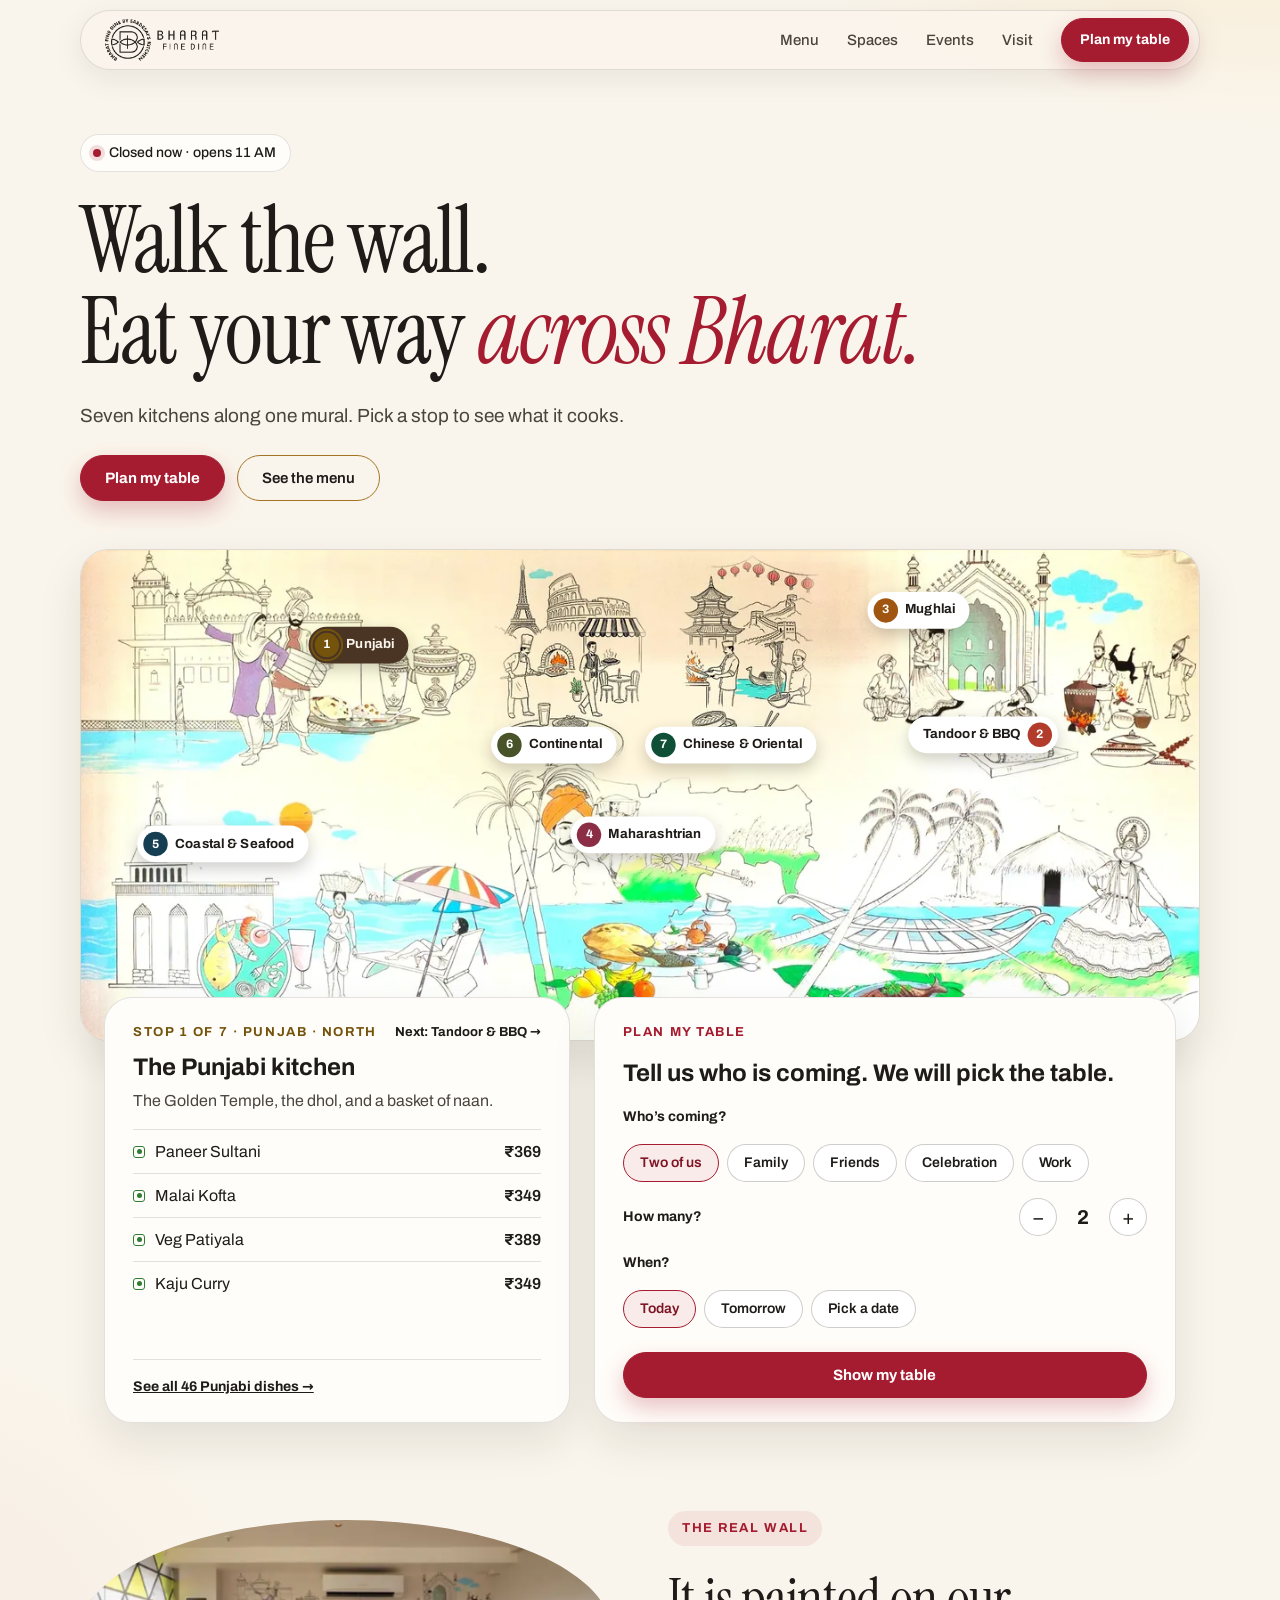
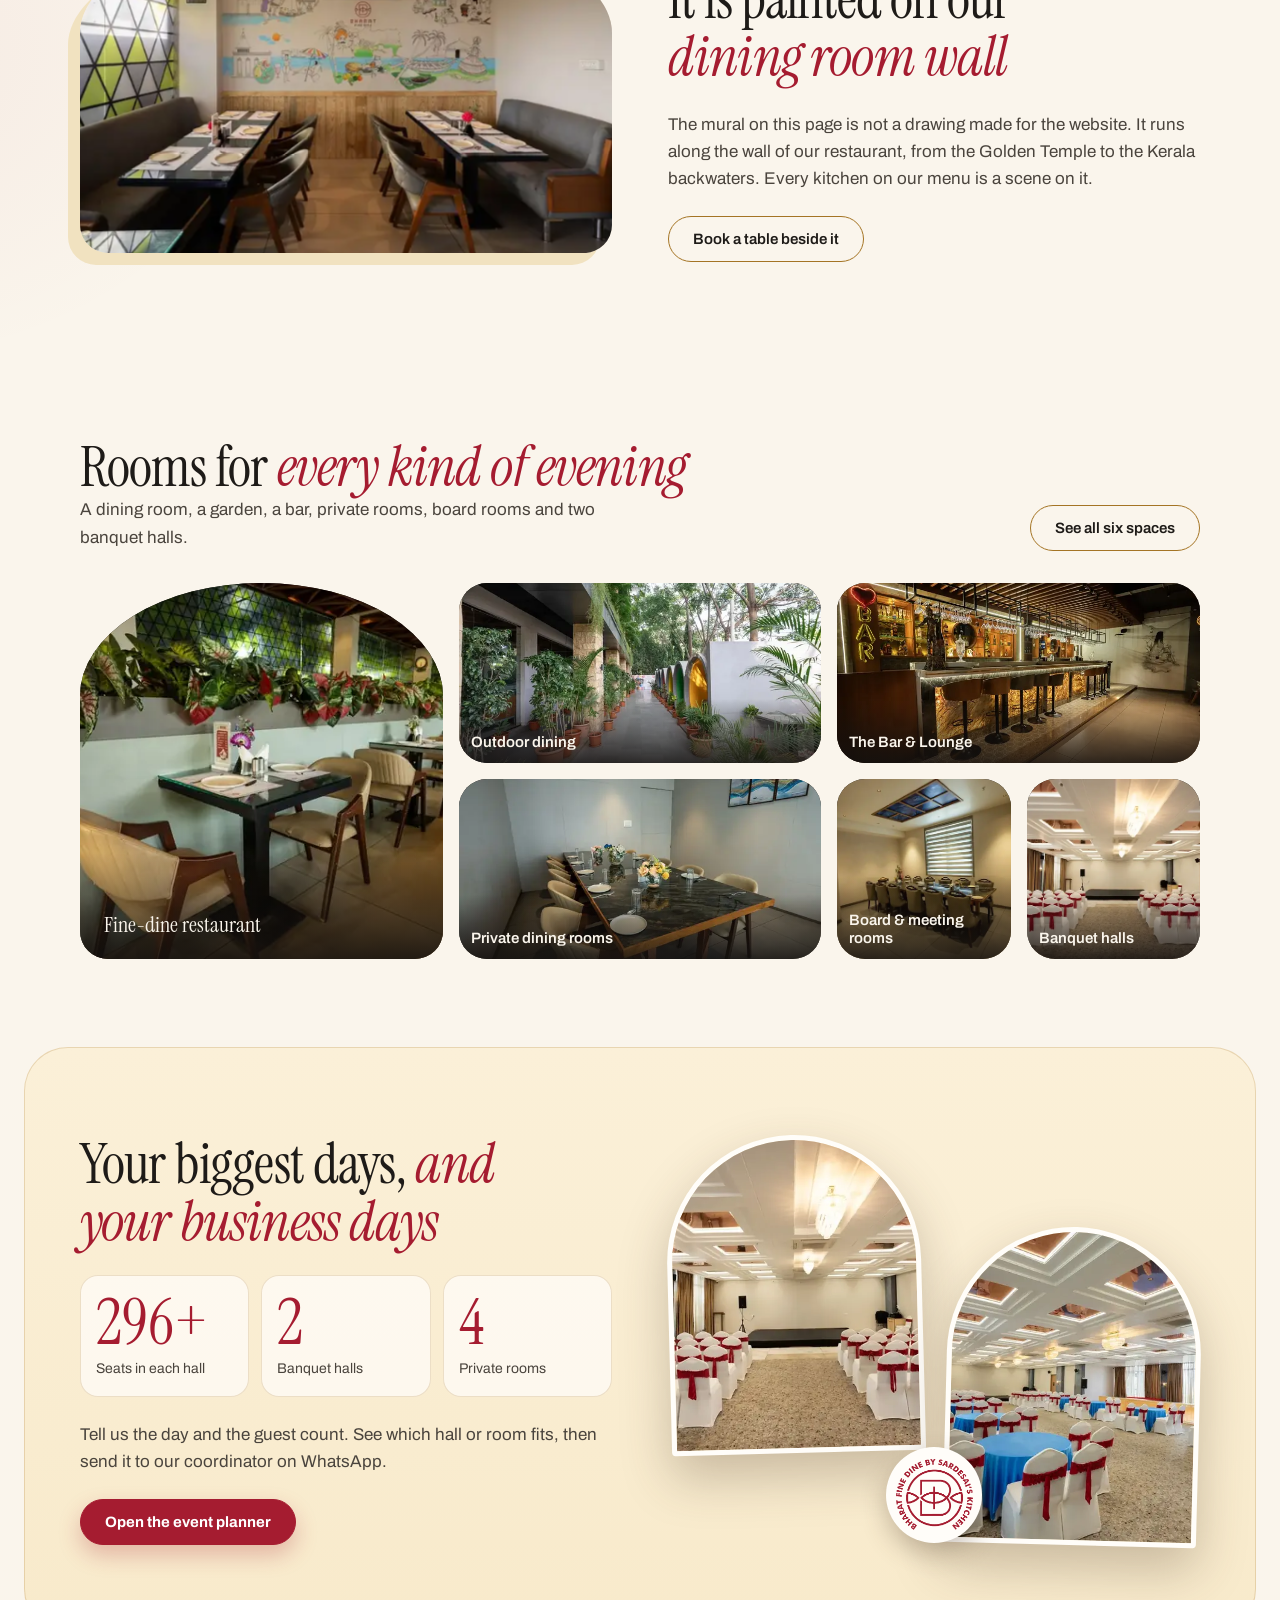
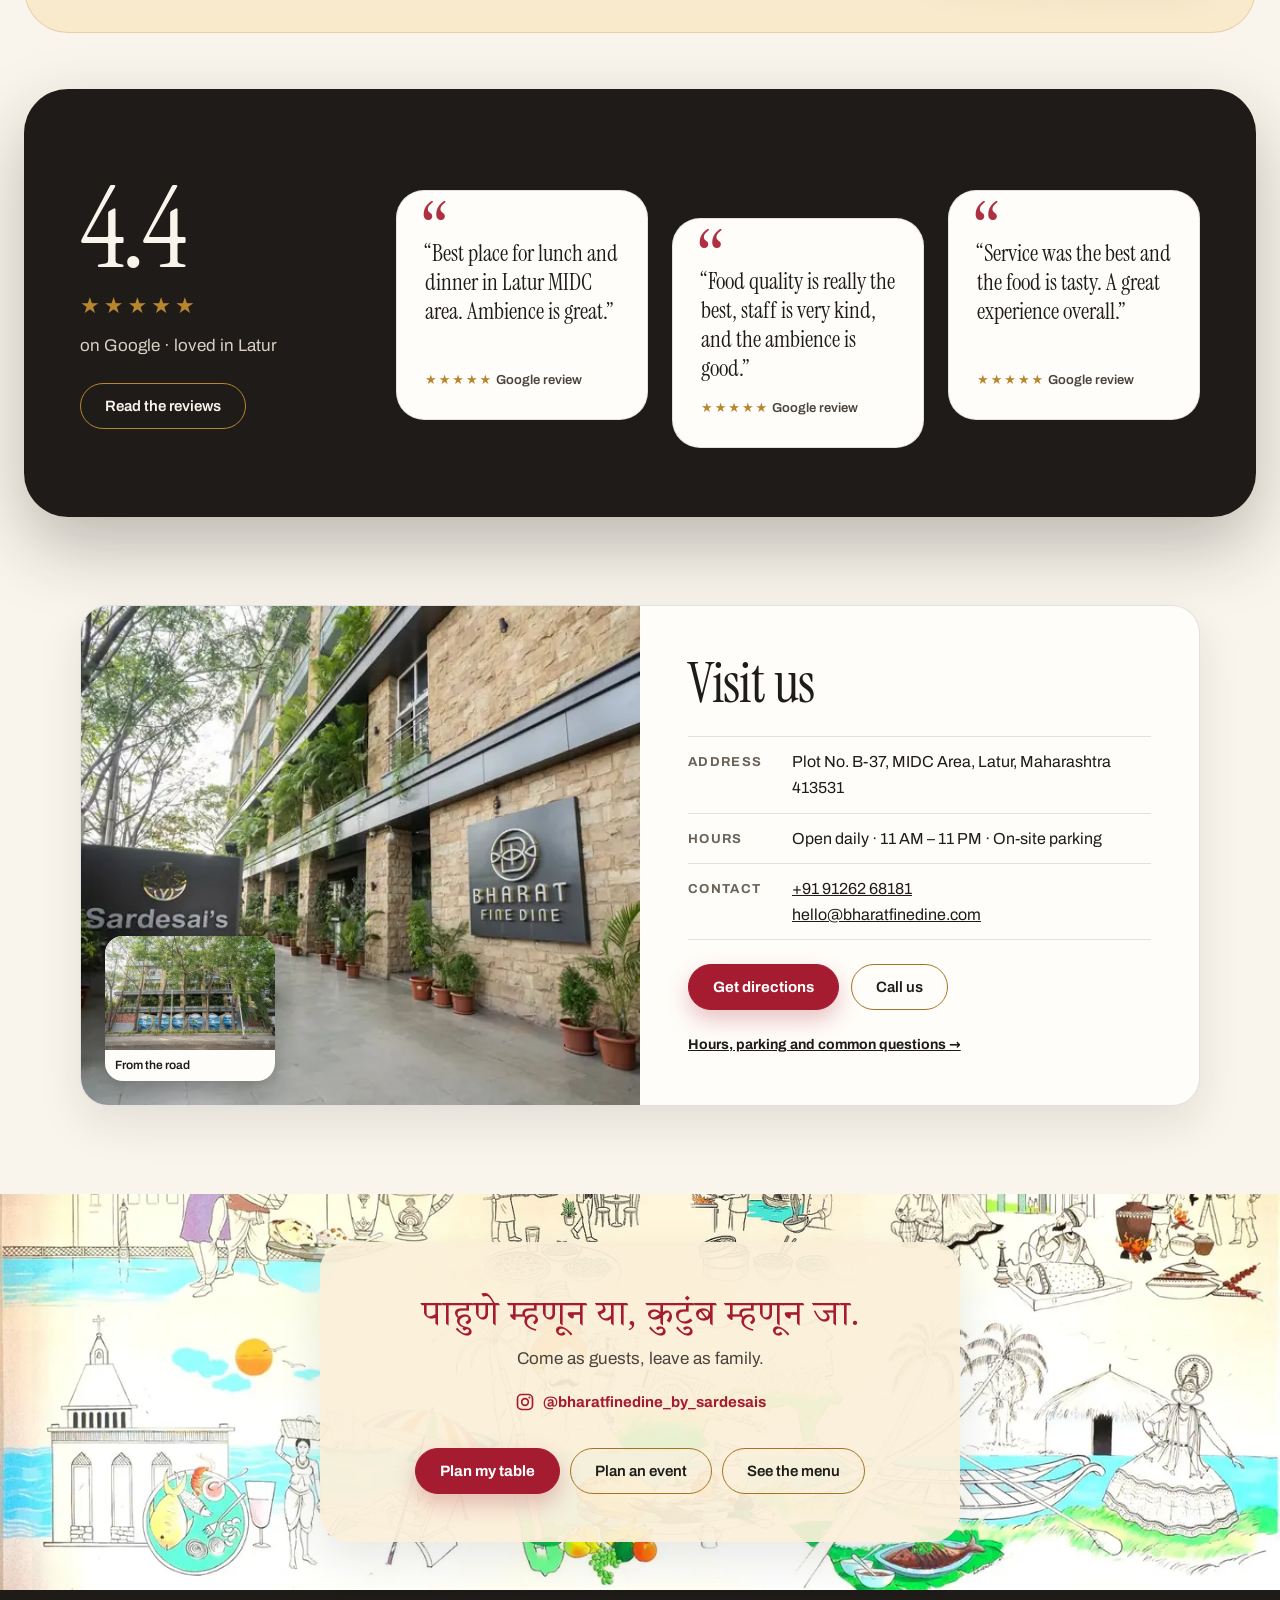
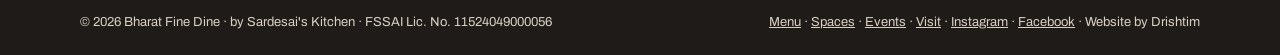
==== commit 3e47ecad: "Redesign the Instagram block as a fan of post cards Cards sit on the page's cream with a soft glow b" ====
--- a/index.html
+++ b/index.html
@@ -57,7 +57,7 @@
 <link rel="preload" href="assets/fonts/archivo-latin.woff2" as="font" type="font/woff2" crossorigin>
 <link rel="preload" href="assets/fonts/instrument-serif.woff2" as="font" type="font/woff2" crossorigin>
 <link rel="preload" as="image" href="img/mural-full-seven.webp" imagesrcset="img/mural-full-seven-800.webp 800w, img/mural-full-seven-1280.webp 1280w, img/mural-full-seven-1440.webp 1440w, img/mural-full-seven.webp 2000w" imagesizes="(max-width: 819.98px) 480px, 100vw" fetchpriority="high">
-<link rel="stylesheet" href="assets/site.css?v=20261226">
+<link rel="stylesheet" href="assets/site.css?v=20261227">
 <noscript><style>#plan,#journey,#stabs,#sThumbs,#sAct,.hint,.mbar .go{display:none!important}</style></noscript>
 </head>
 <body class="has-bar">
@@ -220,7 +220,7 @@
   <div class="in"><img id="lbImg" src="" alt=""><div class="ctl"><button type="button" id="lbPrev" aria-label="Previous photo">←</button><span id="lbPos"></span><button type="button" id="lbNext" aria-label="Next photo">→</button><button type="button" id="lbClose">Close</button></div></div>
 </dialog>
 
-<script src="assets/data.js?v=20261226" defer></script>
-<script src="assets/app.min.js?v=20261226" defer></script>
+<script src="assets/data.js?v=20261227" defer></script>
+<script src="assets/app.min.js?v=20261227" defer></script>
 </body>
 </html>
--- a/assets/site.css
+++ b/assets/site.css
@@ -545,33 +545,42 @@
 @media (min-width:820px){ .mnav{display:none} .hdr nav{gap:8px 28px} }
 .phead{padding-bottom:var(--s4)}
 
-/* ---------- Instagram: one large latest post and four beside it ---------- */
-.ighead{display:grid;gap:var(--s4);margin-bottom:var(--s5);align-items:center}
-.igwho{display:inline-flex;align-items:center;gap:var(--s3);text-decoration:none;justify-self:start}
+/* ---------- Instagram: a fan of post cards on the page's own cream, colour only where Instagram itself uses it ---------- */
+:root{--iggrad:linear-gradient(115deg,#F58529 0%,#DD2A7B 45%,#8134AF 78%,#515BD4 100%)}
+#ig{padding-bottom:var(--sec);overflow:hidden}
+#ig .wrap{position:relative}
+#ig .wrap::before{content:"";position:absolute;left:8%;right:8%;top:42%;bottom:6%;background:var(--iggrad);filter:blur(80px);opacity:.28;border-radius:50%;pointer-events:none}
+.ighead{position:relative;display:grid;gap:var(--s4);margin-bottom:var(--s6);align-items:center}
+.ighead .h2 em{background:var(--iggrad);-webkit-background-clip:text;background-clip:text;color:transparent;padding-right:.08em}
+.igwho{display:inline-flex;align-items:center;gap:var(--s3);text-decoration:none;justify-self:start;color:var(--ink)}
 .igwho b{display:block;font-size:15px}.igwho small{display:block;font-size:13px;color:var(--body)}
-.igav{flex:none;width:64px;height:64px;padding:3px;border-radius:50%;background:conic-gradient(from 210deg,#F9CE34,#EE2A7B,#6228D7,#F9CE34)}
+.igav{flex:none;width:56px;height:56px;padding:3px;border-radius:50%;background:var(--iggrad)}
 .igav img{width:100%;height:100%;border-radius:50%;border:3px solid var(--cream);background:var(--card);object-fit:contain}
 .igav img.pic{object-fit:cover}
-.btn.ig{background:var(--brown);border-color:var(--brown);box-shadow:0 10px 22px rgba(74,53,36,.26);justify-self:start}
-.btn.ig:hover{background:#34251A;border-color:#34251A}
-.igrid{display:grid;grid-template-columns:repeat(2,minmax(0,1fr));gap:var(--s3)}
-.igrid a{position:relative;display:block;aspect-ratio:1;border-radius:var(--r-sm);overflow:hidden;background:#EEE6D7;text-decoration:none;box-shadow:var(--shadow)}
-.igrid a:first-child{grid-column:span 2;border-radius:var(--r)}
-.igrid img{width:100%;height:100%;object-fit:cover;transition:transform .6s var(--ease)}
-.igrid a:hover img{transform:scale(1.06)}
-.igrid span{position:absolute;inset:auto 0 0 0;display:flex;flex-direction:column;gap:2px;padding:44px 14px 12px;background:linear-gradient(transparent,rgba(20,17,15,.86));color:#FAF5EC}
-.igrid span small{font-size:11px;font-weight:700;letter-spacing:.08em;text-transform:uppercase;opacity:.85}
-.igrid span b{font-size:14px;line-height:1.25;font-weight:600;display:-webkit-box;-webkit-line-clamp:2;-webkit-box-orient:vertical;overflow:hidden}
-.igrid a:first-child span{padding:70px 20px 18px}
-.igrid a:first-child span b{font-family:var(--serif);font-weight:400;font-size:26px;line-height:1.1}
-.igrid i{position:absolute;top:12px;right:12px;width:34px;height:34px;border-radius:50%;background:rgba(20,17,15,.62)}
+.btn.ig{background:var(--iggrad);border:0;color:#fff;box-shadow:0 10px 24px rgba(221,42,123,.32);justify-self:start}
+.btn.ig:hover{filter:brightness(1.08)}
+.igrid{position:relative;display:flex;gap:14px;overflow-x:auto;scroll-snap-type:x mandatory;scrollbar-width:none;margin:0 calc(-1 * var(--gutter));padding:8px var(--gutter) 28px}
+.igrid::-webkit-scrollbar{display:none}
+.igrid a{position:relative;flex:0 0 68%;scroll-snap-align:center;display:flex;flex-direction:column;padding:8px 8px 14px;border-radius:24px;background:#fff;color:var(--ink);text-decoration:none;box-shadow:0 18px 40px rgba(60,20,50,.18);transition:transform .35s var(--ease),box-shadow .35s var(--ease)}
+.igrid a:first-child{background:var(--iggrad) border-box;border:3px solid transparent;padding:5px 5px 11px;background-image:linear-gradient(#fff,#fff),var(--iggrad);background-origin:border-box;background-clip:padding-box,border-box}
+.igrid img{width:100%;aspect-ratio:4/5;object-fit:cover;border-radius:17px;background:#EEE6D7}
+.igrid span{display:flex;flex-direction:column;gap:4px;padding:12px 8px 0}
+.igrid span small{font-size:11px;font-weight:700;letter-spacing:.08em;text-transform:uppercase;color:#C13584}
+.igrid span b{font-size:15px;line-height:1.3;font-weight:600;display:-webkit-box;-webkit-line-clamp:2;-webkit-box-orient:vertical;overflow:hidden}
+.igrid em{position:absolute;top:18px;left:18px;padding:5px 11px;border-radius:var(--r-pill);background:#fff;color:#DD2A7B;font-style:normal;font-size:13px;font-weight:700;box-shadow:0 4px 12px rgba(0,0,0,.18)}
+.igrid i{position:absolute;top:18px;right:18px;width:34px;height:34px;border-radius:50%;background:rgba(20,17,15,.62)}
 .igrid i::after{content:"";position:absolute;left:13px;top:10px;border-left:11px solid #fff;border-block:7px solid transparent}
 @media (min-width:900px){
-  .ighead{grid-template-columns:auto 1fr auto;gap:var(--s6)}
-  .ighead .h2{justify-self:center;text-align:center}
-  .igrid{grid-template-columns:repeat(4,minmax(0,1fr));gap:var(--s4)}
-  .igrid a:first-child{grid-column:span 2;grid-row:span 2}
-  .igrid a:first-child span b{font-size:34px}
+  .ighead{grid-template-columns:1fr auto 1fr;gap:var(--s6)}
+  .ighead .h2{text-align:center}
+  .ighead .btn.ig{justify-self:end}
+  .igrid{display:grid;grid-template-columns:repeat(5,minmax(0,1fr));gap:var(--s4);overflow:visible;margin:0;padding:24px 0 36px}
+  .igrid a:nth-child(1){transform:rotate(-5deg) translateY(22px)}
+  .igrid a:nth-child(2){transform:rotate(-2.5deg) translateY(6px)}
+  .igrid a:nth-child(3){transform:translateY(-4px)}
+  .igrid a:nth-child(4){transform:rotate(2.5deg) translateY(6px)}
+  .igrid a:nth-child(5){transform:rotate(5deg) translateY(22px)}
+  .igrid a:hover{transform:translateY(-12px) scale(1.05);box-shadow:0 30px 60px rgba(60,20,50,.3);z-index:2}
 }
 
 /* ---------- shape and depth: two shapes only, the doorway arch from the mural and the round seal ---------- */
@@ -649,22 +658,3 @@
 ::view-transition-old(root),::view-transition-new(root){animation-duration:.3s}
 @media (prefers-reduced-motion:reduce){ .wall-in,.pics::after{animation:none} .wall-in{transition:none} @view-transition{navigation:none} }
 @media (max-width:819.98px){ .pin.flip{transform:translate(-12px,-50%)} .pin.lefty.flip{transform:translate(calc(-100% + 30px),-50%)} }
-
-/* ---------- Instagram block in Instagram's own colours ---------- */
-#ig{width:calc(100% - 24px);max-width:1320px;margin:0 auto var(--gap);padding:var(--sec) 0;border-radius:32px;color:#fff;background:linear-gradient(125deg,#F77737 0%,#E1306C 32%,#C13584 55%,#833AB4 78%,#5851DB 100%);box-shadow:0 30px 70px rgba(193,53,132,.32);position:relative;overflow:hidden}
-#ig::before,#ig::after{content:"";position:absolute;border-radius:50%;pointer-events:none}
-#ig::before{width:420px;height:420px;right:-120px;top:-160px;background:radial-gradient(circle,rgba(252,175,69,.75),rgba(252,175,69,0) 68%)}
-#ig::after{width:360px;height:360px;left:-140px;bottom:-160px;background:radial-gradient(circle,rgba(88,81,219,.8),rgba(88,81,219,0) 70%)}
-#ig .wrap{position:relative;z-index:1}
-#ig .h2,#ig .h2 em{color:#fff}
-.igwho{padding:6px 18px 6px 6px;border-radius:var(--r-pill);background:#fff;color:var(--ink);box-shadow:0 10px 24px rgba(60,10,60,.25)}
-.igav{width:52px;height:52px}
-.igav img{border-color:#fff}
-.btn.ig{background:#fff;border-color:#fff;color:#C13584;box-shadow:0 10px 24px rgba(60,10,60,.3)}
-.btn.ig:hover{background:#FFF3F8;border-color:#FFF3F8}
-.igrid a{border:4px solid #fff;box-shadow:0 16px 34px rgba(60,10,60,.35);transition:transform .3s var(--ease),box-shadow .3s var(--ease)}
-.igrid a:hover{transform:translateY(-6px) rotate(-1deg);box-shadow:0 24px 44px rgba(60,10,60,.45)}
-.igrid a:nth-child(even):hover{transform:translateY(-6px) rotate(1deg)}
-.igrid em{position:absolute;top:12px;left:12px;padding:5px 11px;border-radius:var(--r-pill);background:#fff;color:#E1306C;font-style:normal;font-size:13px;font-weight:700;box-shadow:0 4px 12px rgba(0,0,0,.2)}
-.igrid span small{color:#FFD9A0;opacity:1}
-@media (min-width:900px){ #ig{width:calc(100% - 48px);border-radius:44px} }
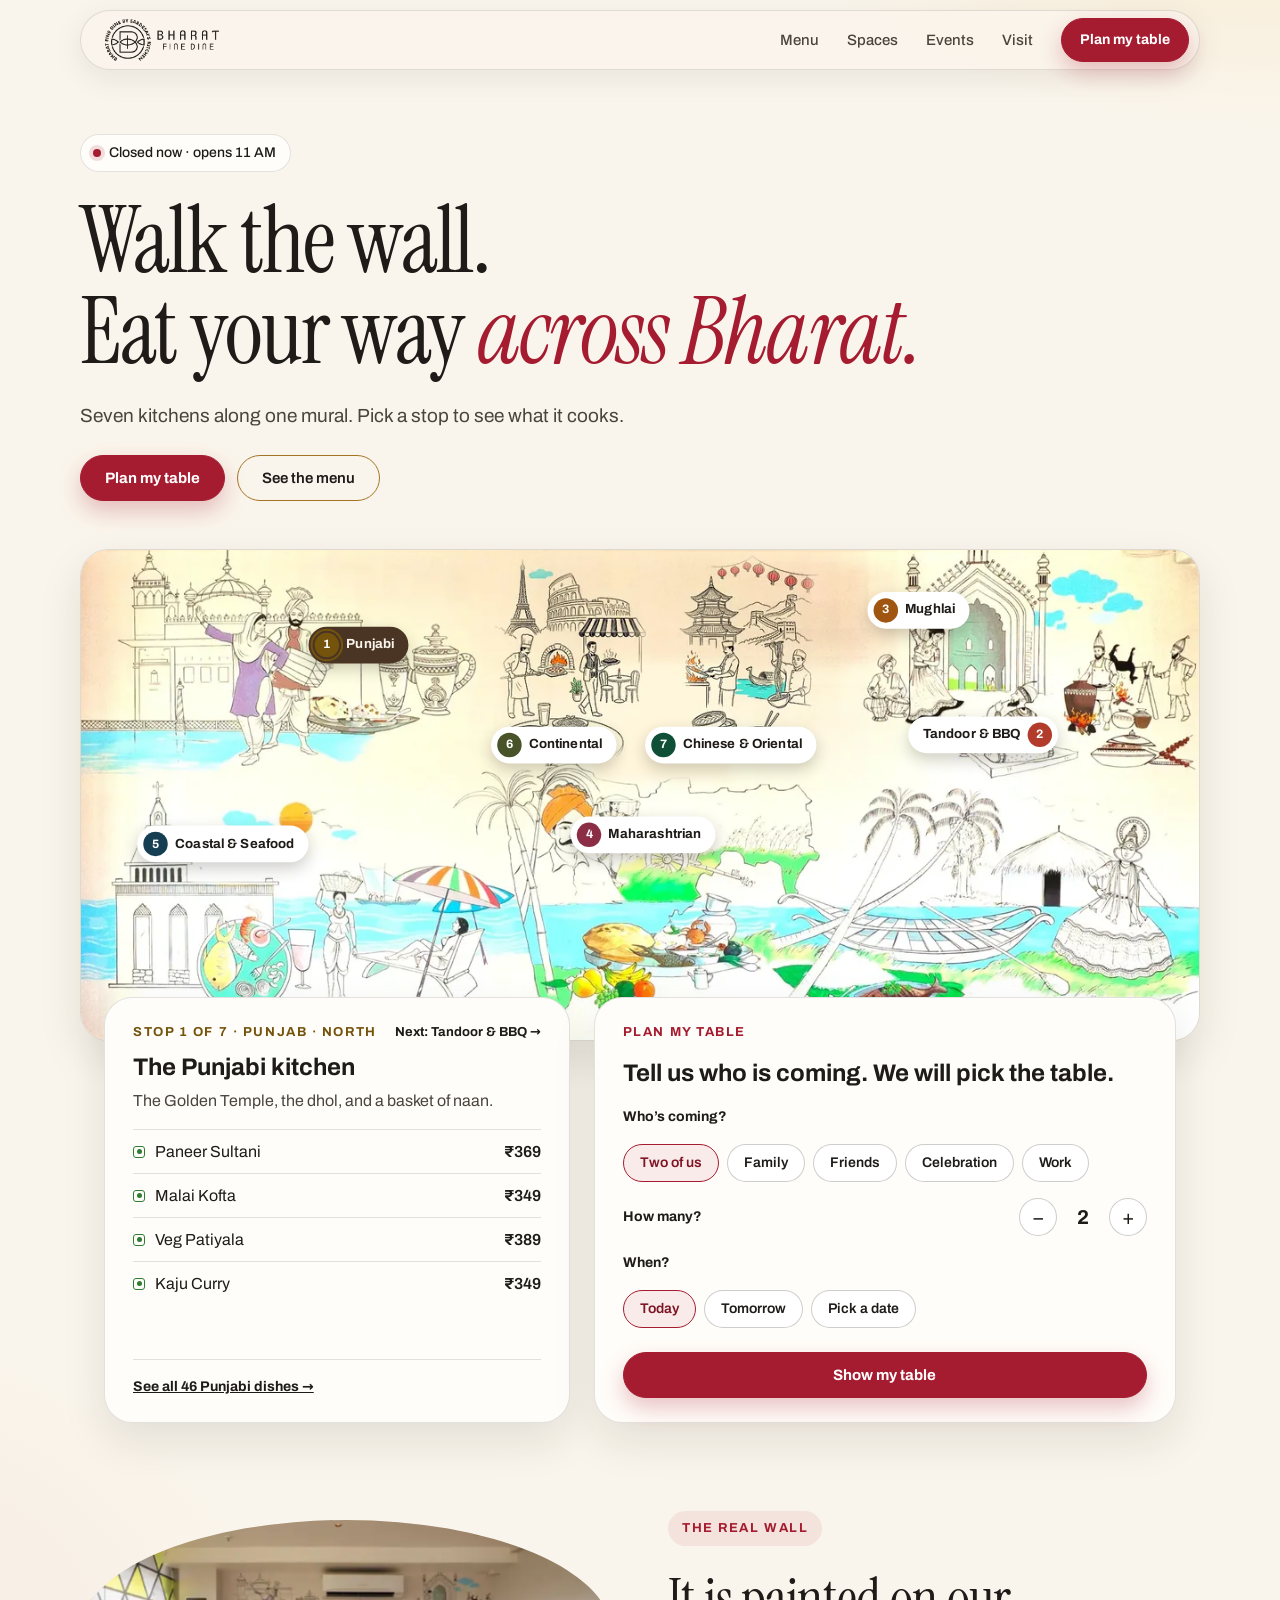
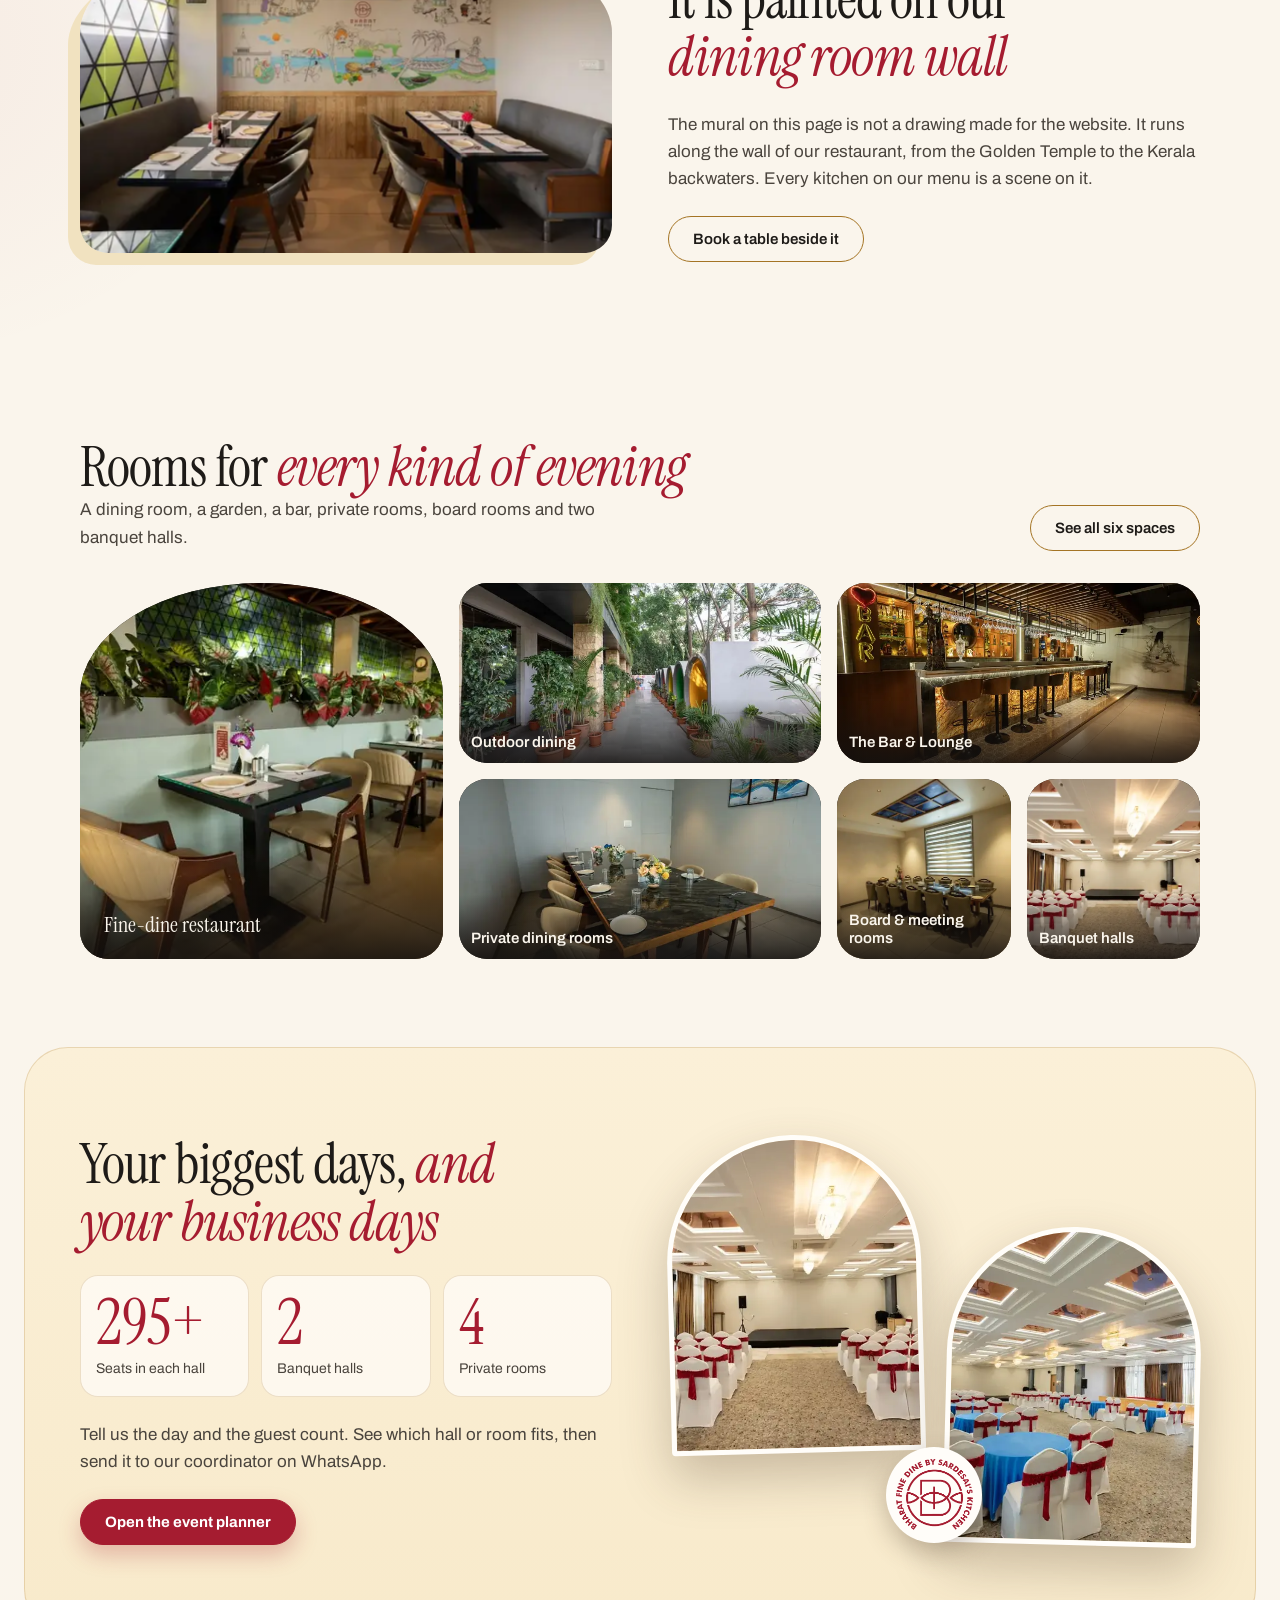
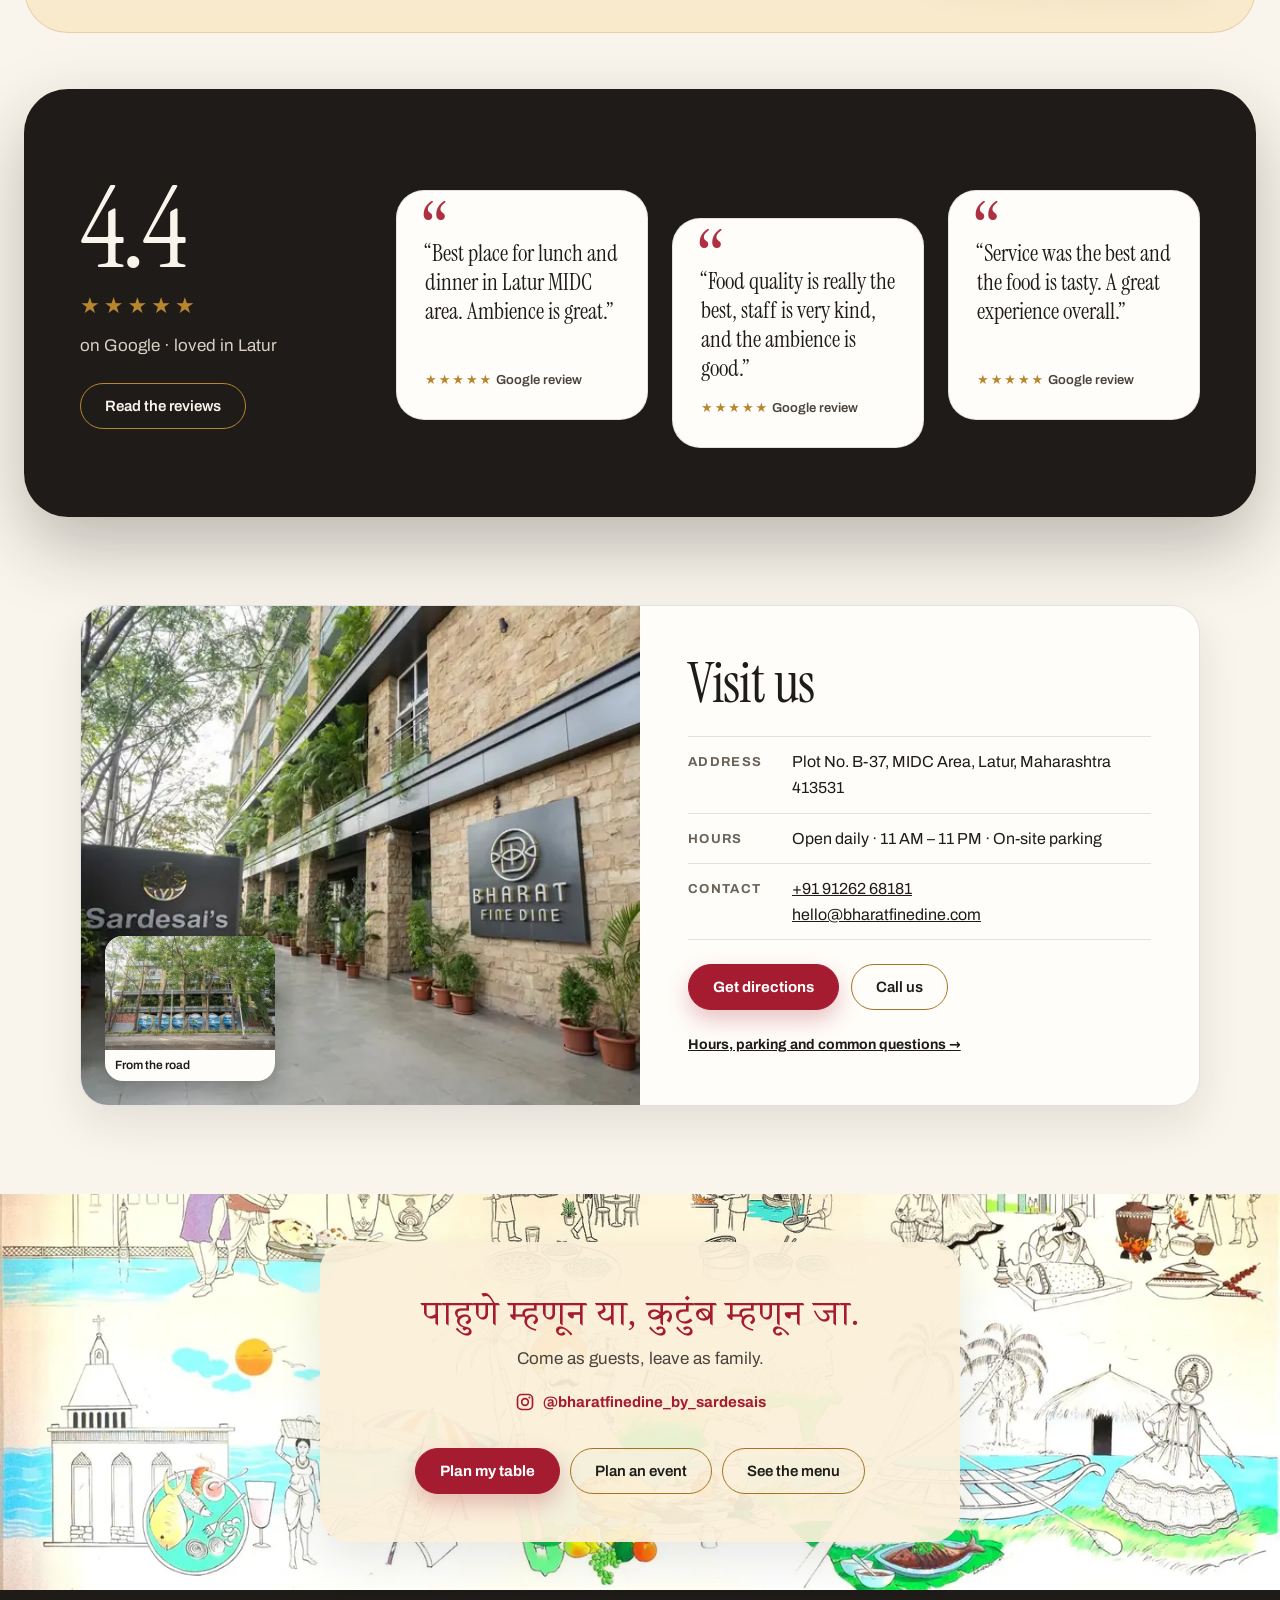
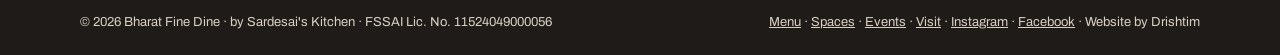
==== commit 6173371d: "Show the Bharat logo in link previews The preview image used when the site link is shared is now the" ====
--- a/index.html
+++ b/index.html
@@ -17,13 +17,13 @@
 <meta property="og:title" content="Bharat Fine Dine · by Sardesai's Kitchen, Latur">
 <meta property="og:description" content="All of Bharat on one family table. Seven kitchens, a bar & lounge, outdoor dining, private rooms and two 300+ seat banquet halls in Latur MIDC. 4.5★ on Google.">
 <meta property="og:url" content="https://bharatfinedine.com/">
-<meta property="og:image" content="https://bharatfinedine.com/og-image.jpg">
+<meta property="og:image" content="https://bharatfinedine.com/og-bharat.jpg">
 <meta property="og:image:width" content="1200">
 <meta property="og:image:height" content="630">
 <meta name="twitter:card" content="summary_large_image">
 <meta name="twitter:title" content="Bharat Fine Dine · by Sardesai's Kitchen">
 <meta name="twitter:description" content="Seven kitchens, bar, private rooms & banquet halls in Latur MIDC. Book on WhatsApp.">
-<meta name="twitter:image" content="https://bharatfinedine.com/og-image.jpg">
+<meta name="twitter:image" content="https://bharatfinedine.com/og-bharat.jpg">
 <script type="application/ld+json">
 {
   "@context": "https://schema.org",
@@ -32,7 +32,7 @@
   "alternateName": "Bharat Fine Dine",
   "url": "https://bharatfinedine.com/",
   "hasMenu": "https://bharatfinedine.com/menu.html",
-  "image": "https://bharatfinedine.com/og-image.jpg",
+  "image": "https://bharatfinedine.com/og-bharat.jpg",
   "telephone": "+919126268181",
   "email": "hello@bharatfinedine.com",
   "servesCuisine": ["Punjabi", "Mughlai", "Tandoor", "Barbecue", "Maharashtrian", "Seafood", "Continental", "Chinese", "Indian"],
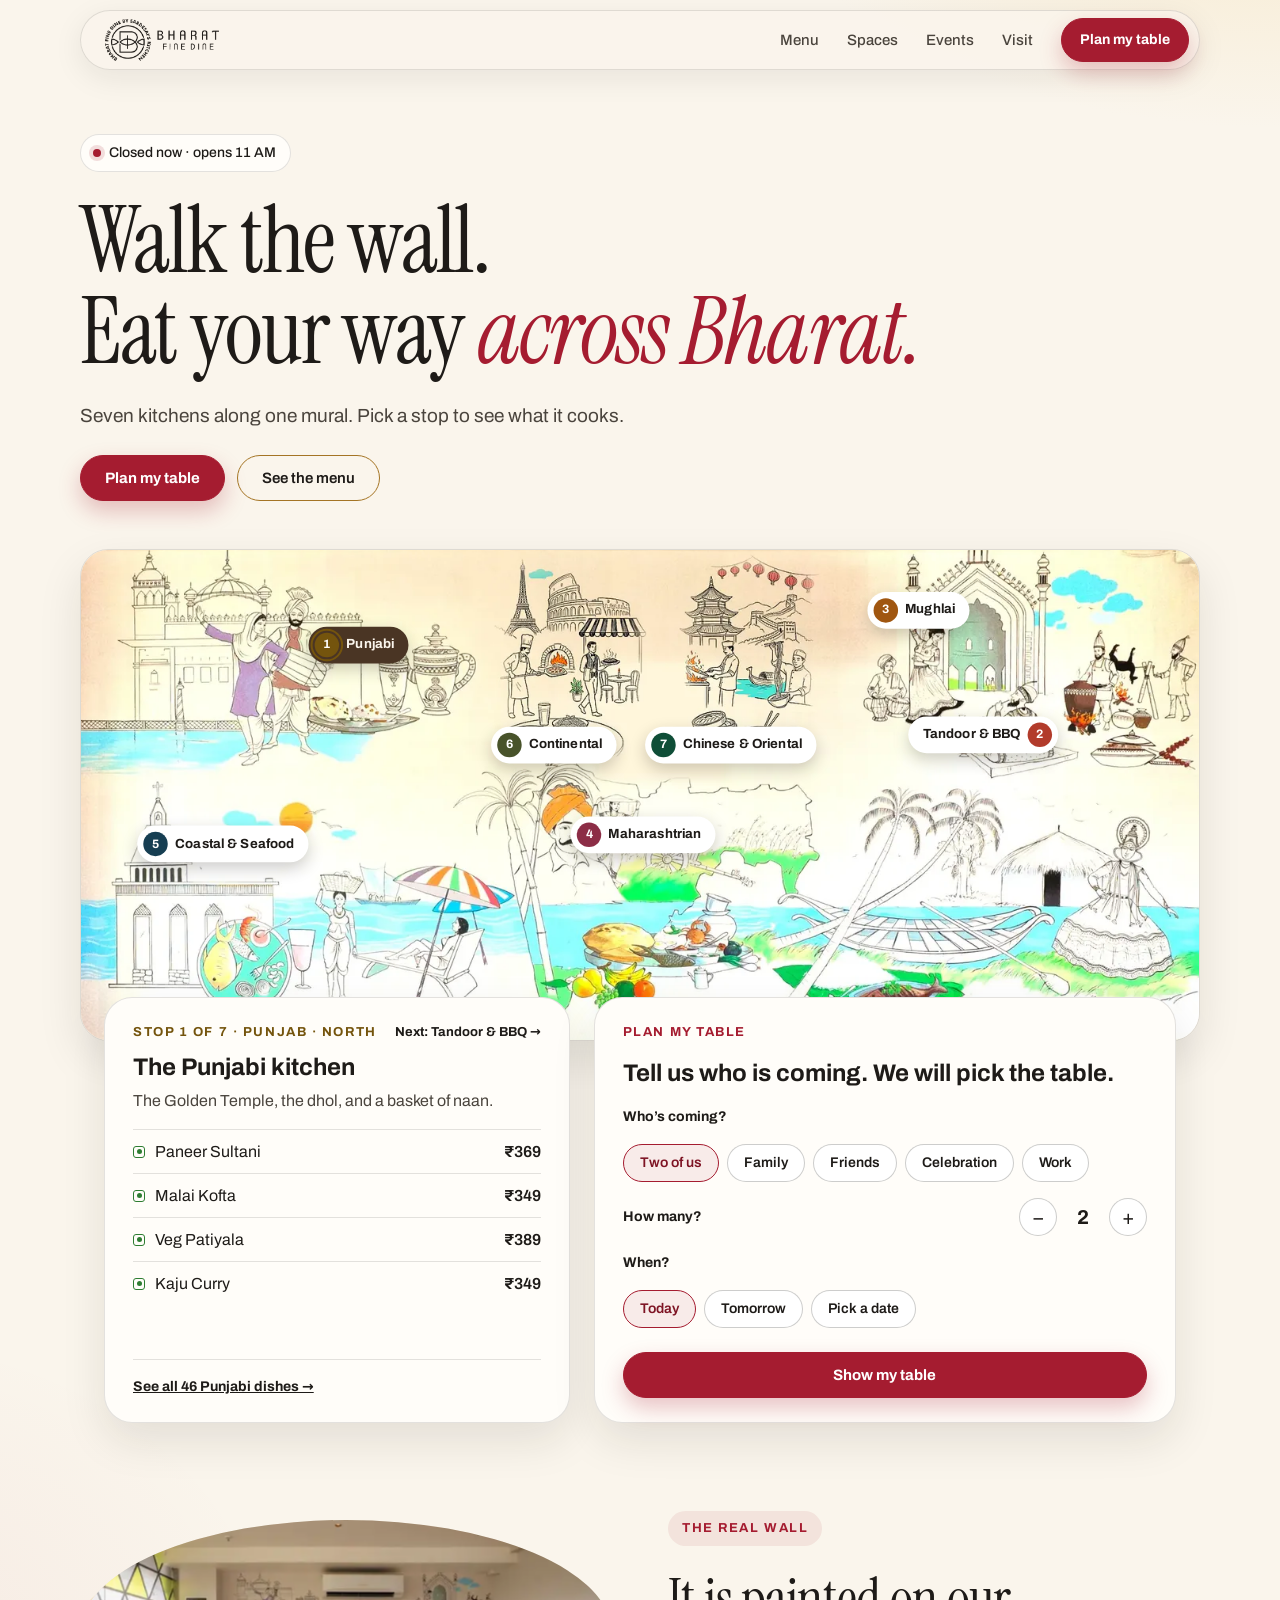
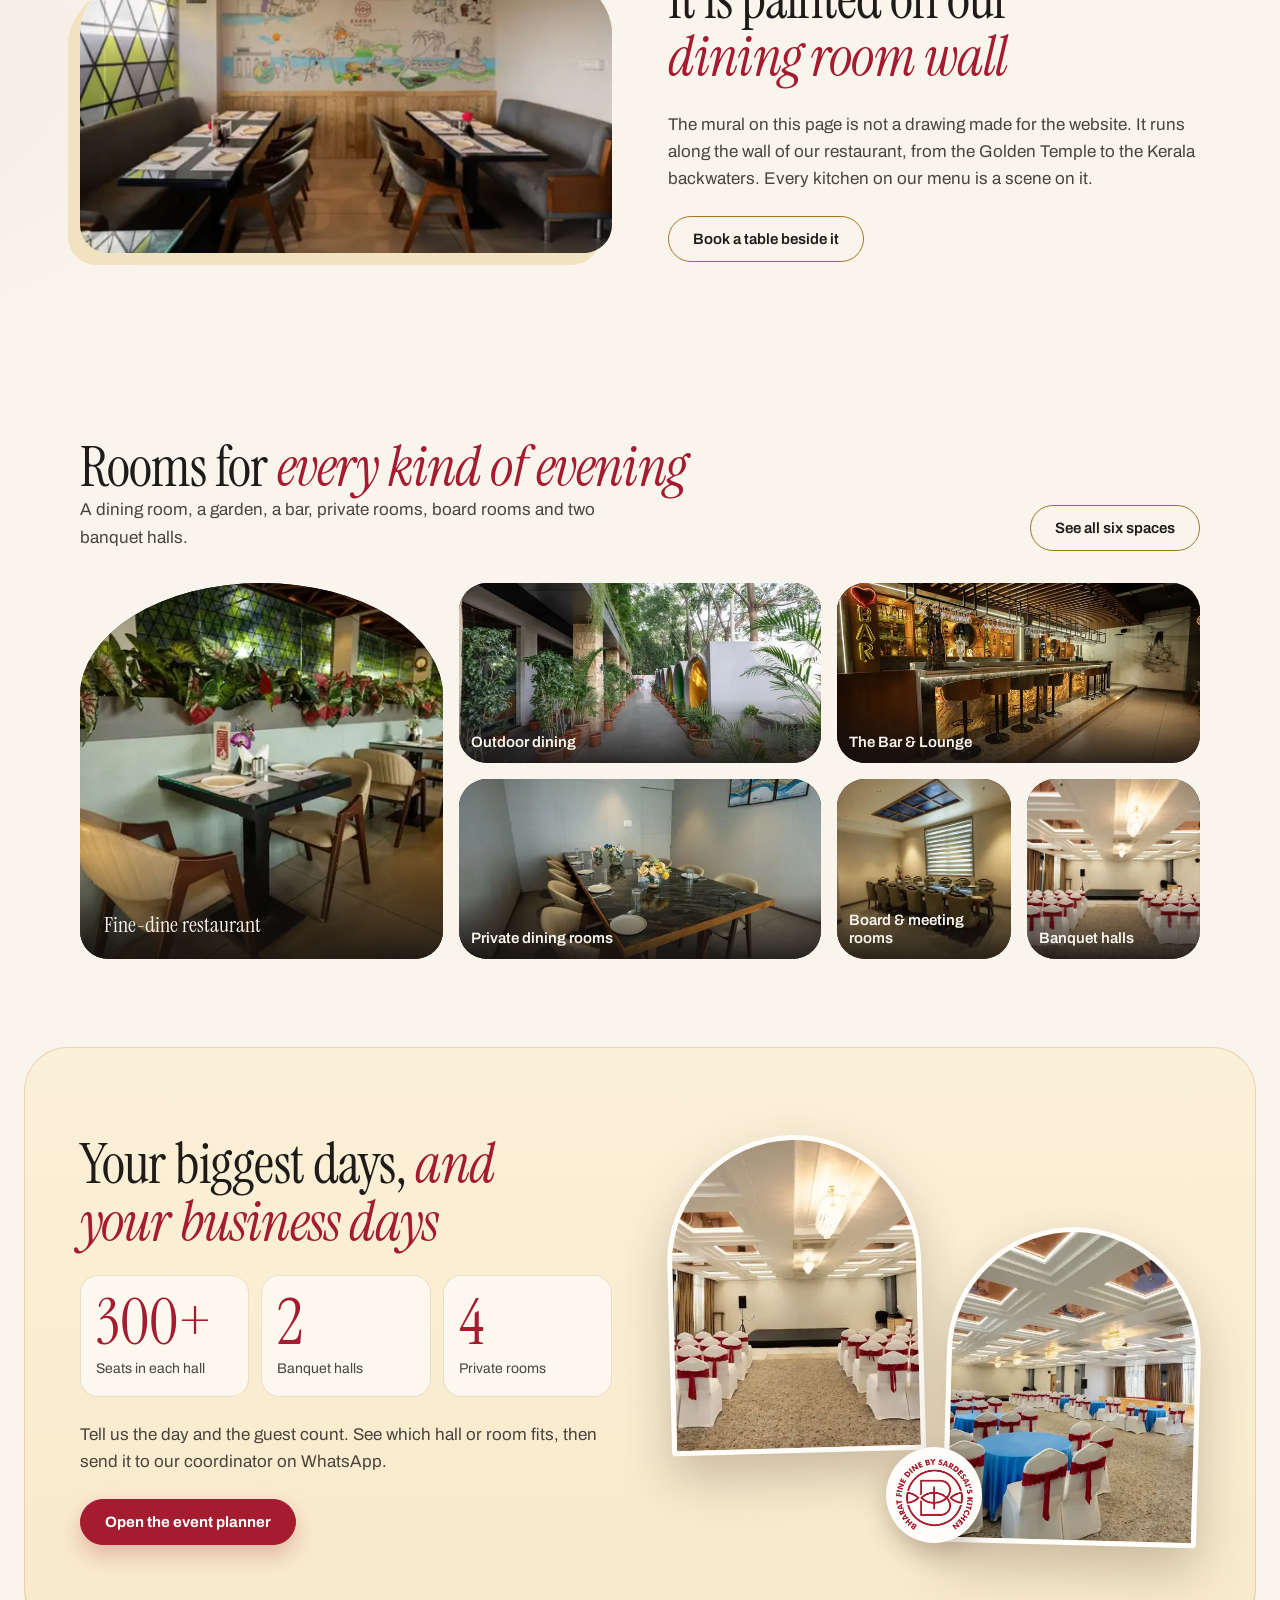
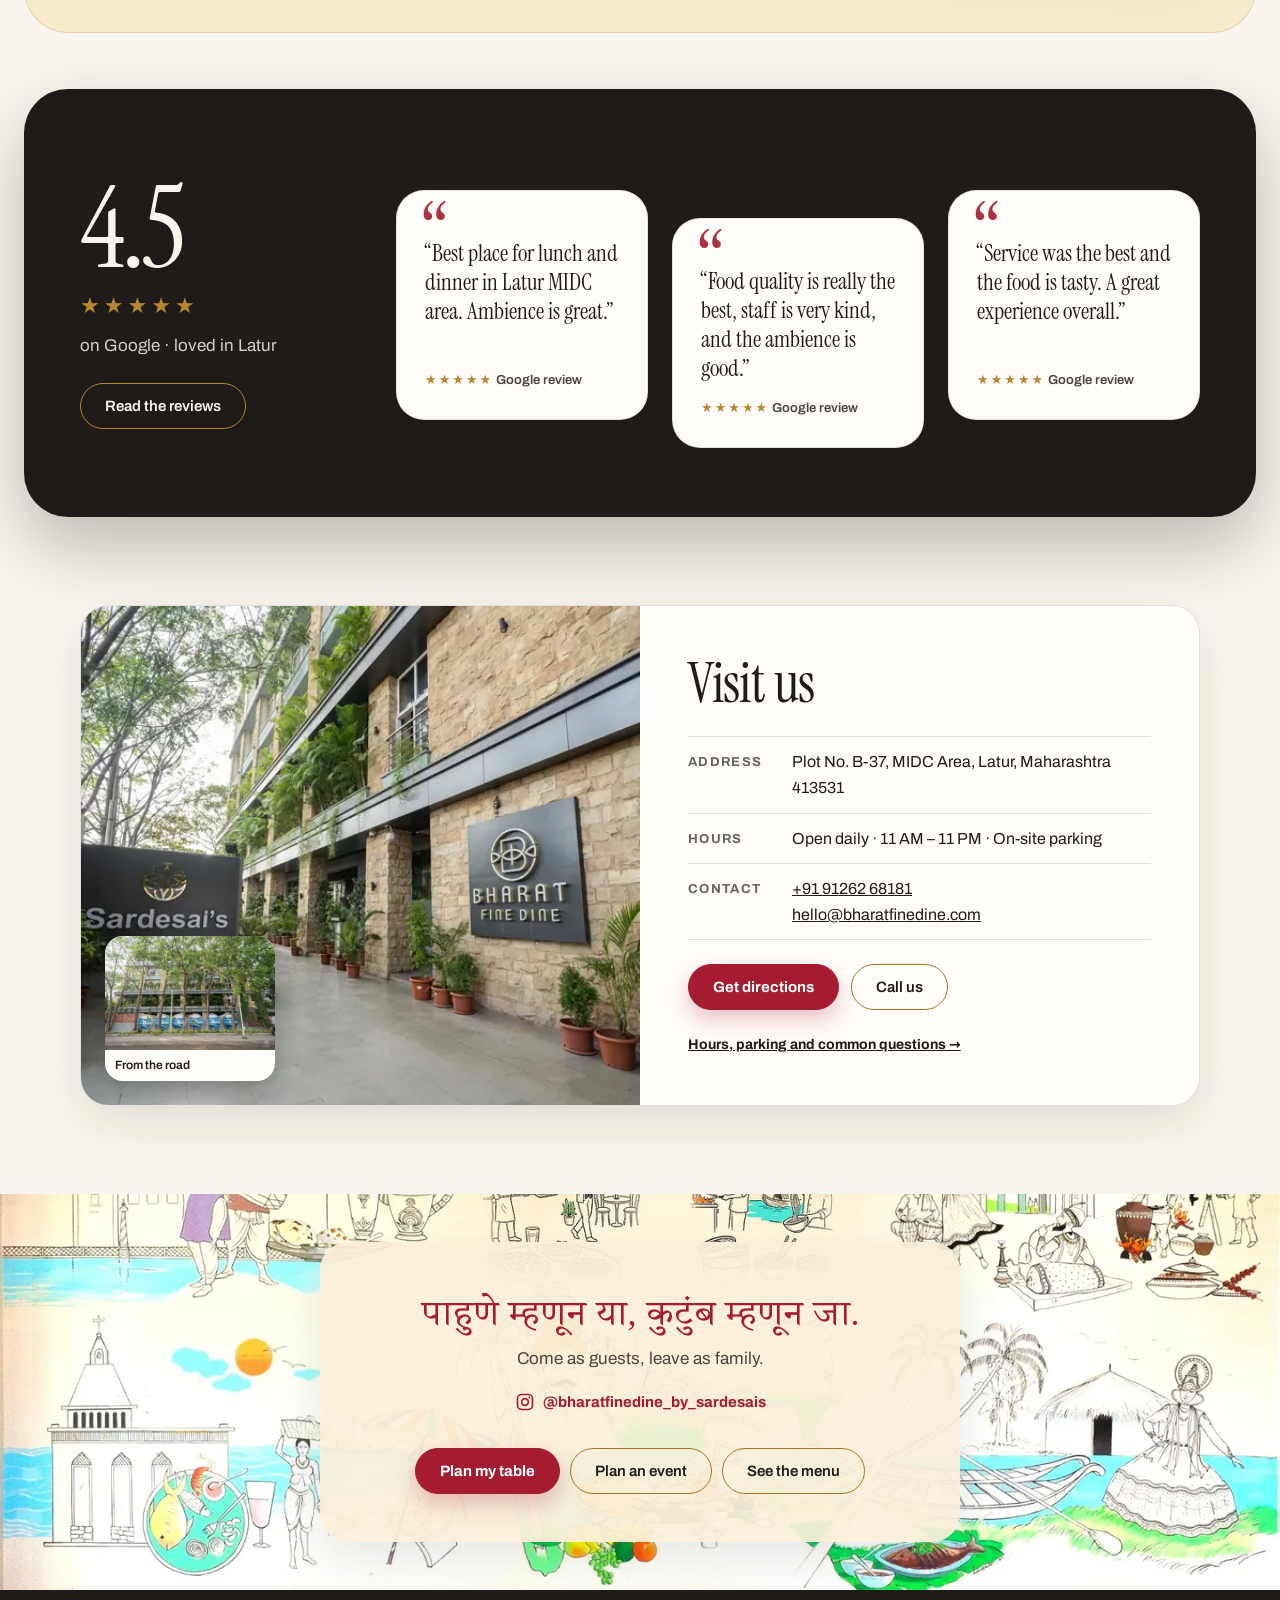
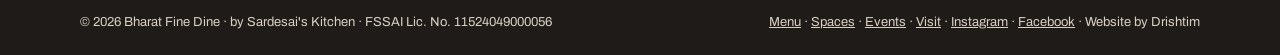
==== commit 463062f1: "Fix the Tandoor & BBQ pin jumping away on hover Pins whose name opens to the left lost their offset " ====
--- a/index.html
+++ b/index.html
@@ -57,7 +57,7 @@
 <link rel="preload" href="assets/fonts/archivo-latin.woff2" as="font" type="font/woff2" crossorigin>
 <link rel="preload" href="assets/fonts/instrument-serif.woff2" as="font" type="font/woff2" crossorigin>
 <link rel="preload" as="image" href="img/mural-full-seven.webp" imagesrcset="img/mural-full-seven-800.webp 800w, img/mural-full-seven-1280.webp 1280w, img/mural-full-seven-1440.webp 1440w, img/mural-full-seven.webp 2000w" imagesizes="(max-width: 819.98px) 480px, 100vw" fetchpriority="high">
-<link rel="stylesheet" href="assets/site.css?v=20261227">
+<link rel="stylesheet" href="assets/site.css?v=20261228">
 <noscript><style>#plan,#journey,#stabs,#sThumbs,#sAct,.hint,.mbar .go{display:none!important}</style></noscript>
 </head>
 <body class="has-bar">
@@ -220,7 +220,7 @@
   <div class="in"><img id="lbImg" src="" alt=""><div class="ctl"><button type="button" id="lbPrev" aria-label="Previous photo">←</button><span id="lbPos"></span><button type="button" id="lbNext" aria-label="Next photo">→</button><button type="button" id="lbClose">Close</button></div></div>
 </dialog>
 
-<script src="assets/data.js?v=20261227" defer></script>
-<script src="assets/app.min.js?v=20261227" defer></script>
+<script src="assets/data.js?v=20261228" defer></script>
+<script src="assets/app.min.js?v=20261228" defer></script>
 </body>
 </html>
--- a/assets/site.css
+++ b/assets/site.css
@@ -658,3 +658,6 @@
 ::view-transition-old(root),::view-transition-new(root){animation-duration:.3s}
 @media (prefers-reduced-motion:reduce){ .wall-in,.pics::after{animation:none} .wall-in{transition:none} @view-transition{navigation:none} }
 @media (max-width:819.98px){ .pin.flip{transform:translate(-12px,-50%)} .pin.lefty.flip{transform:translate(calc(-100% + 30px),-50%)} }
+/* a pin whose name opens to the left keeps its place when hovered or pressed */
+.pin.lefty:active{transform:translate(calc(-100% + 30px),-50%) scale(.96)}
+@media (min-width:820px){ .pin.lefty:hover{transform:translate(calc(-100% + 30px),calc(-50% - 3px)) scale(1.05)} .pin.lefty:active{transform:translate(calc(-100% + 30px),-50%) scale(.98)} }
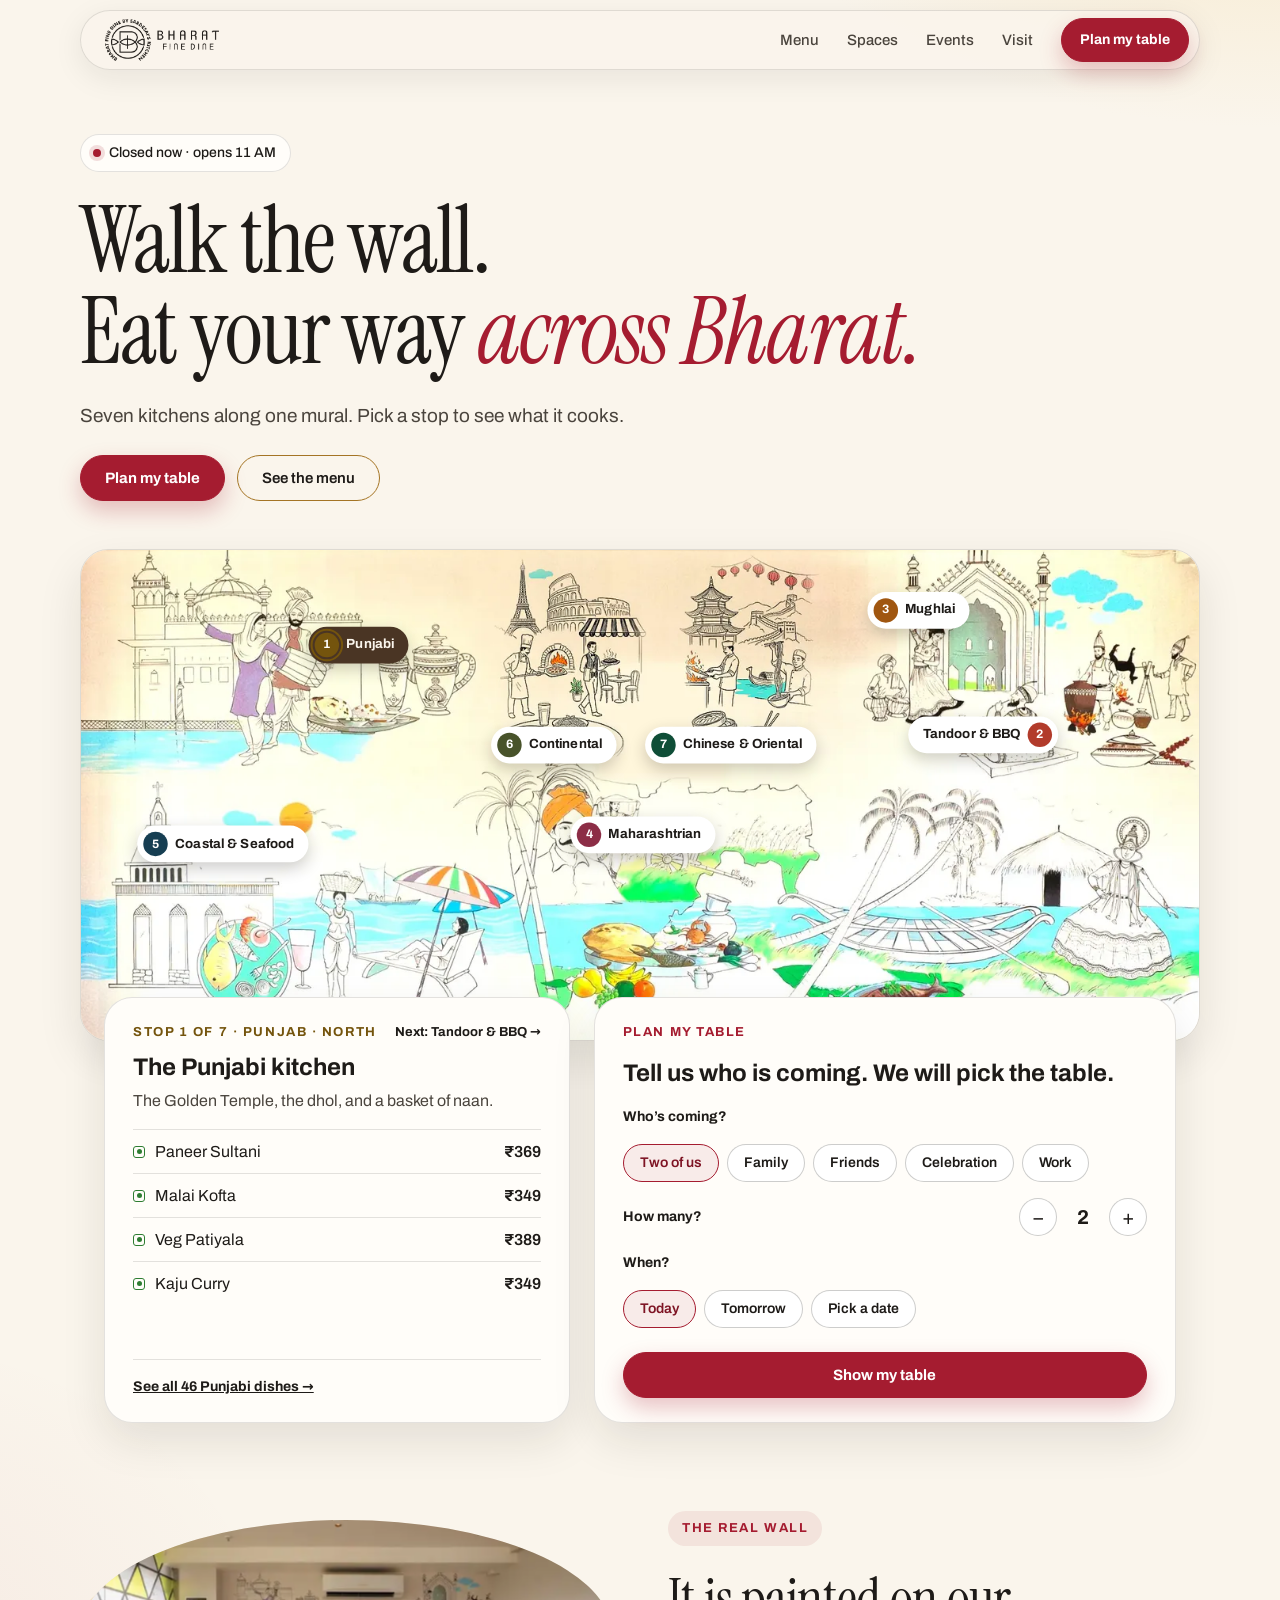
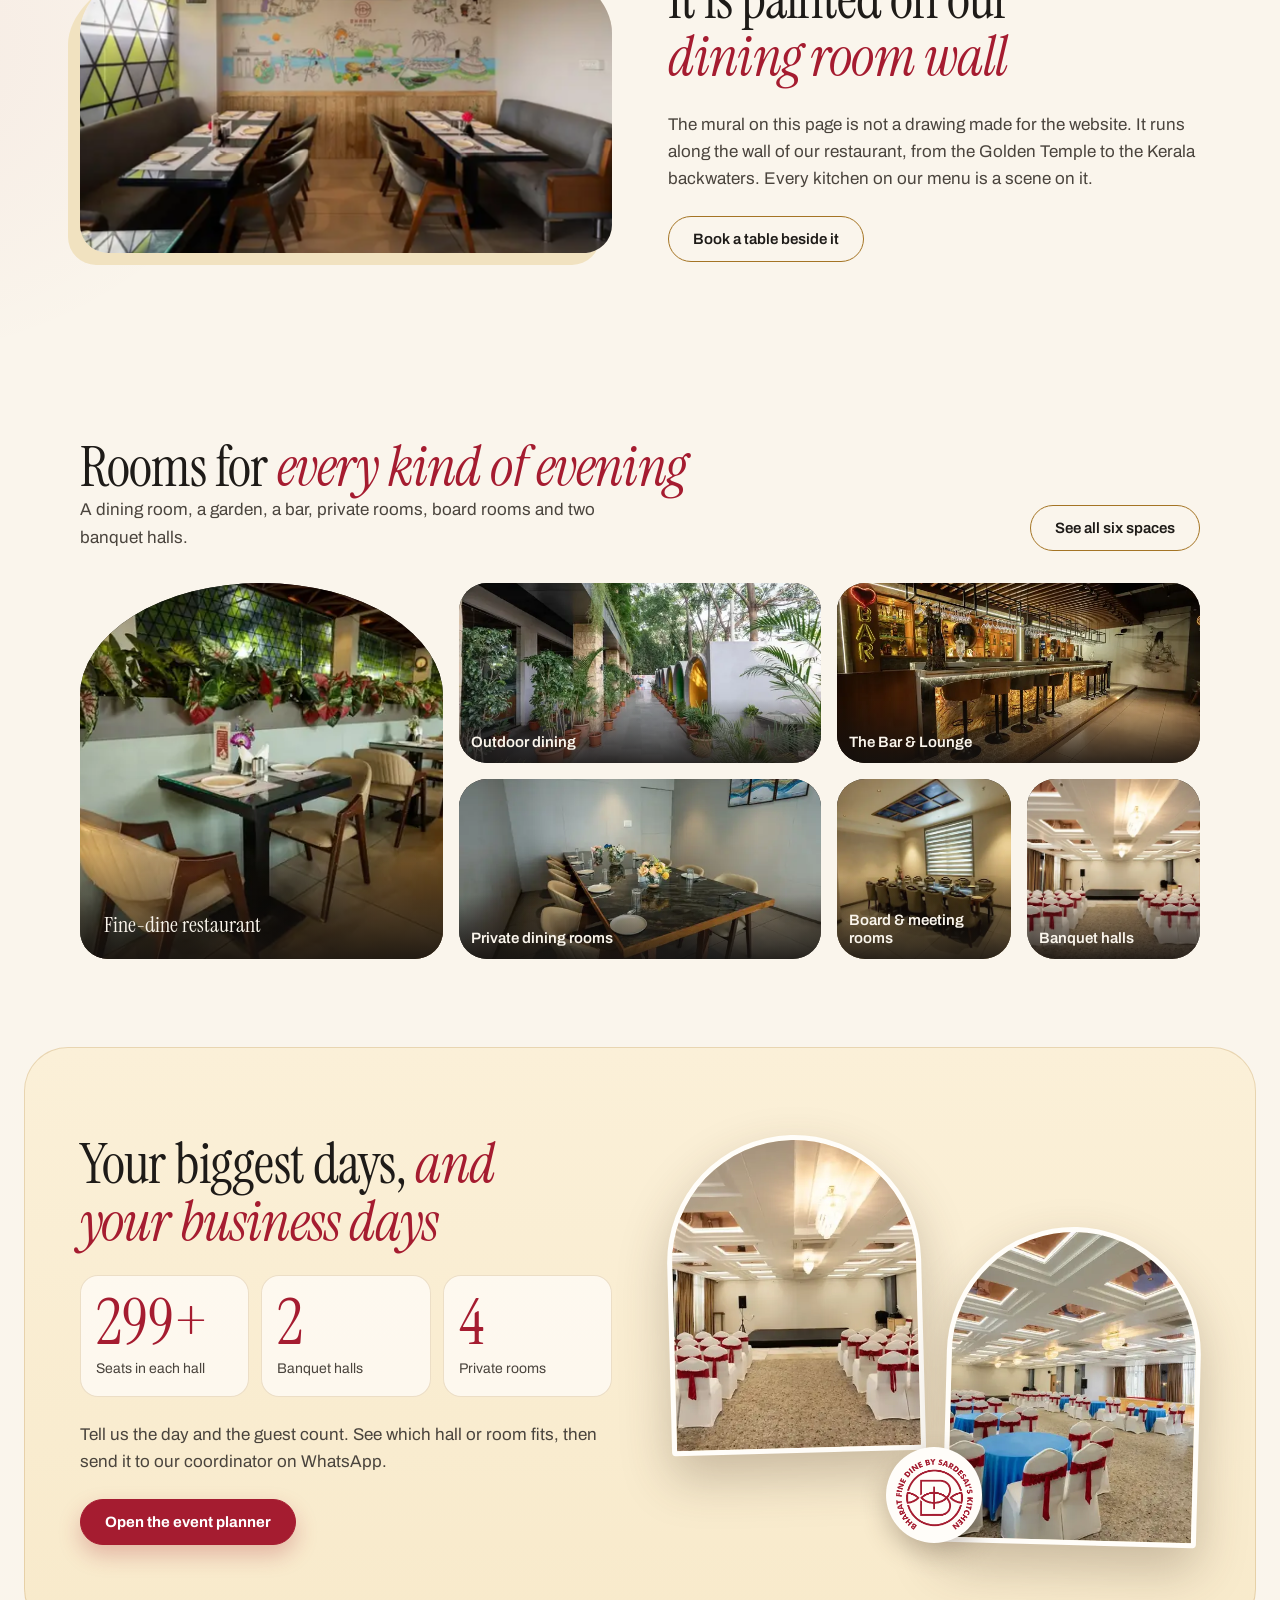
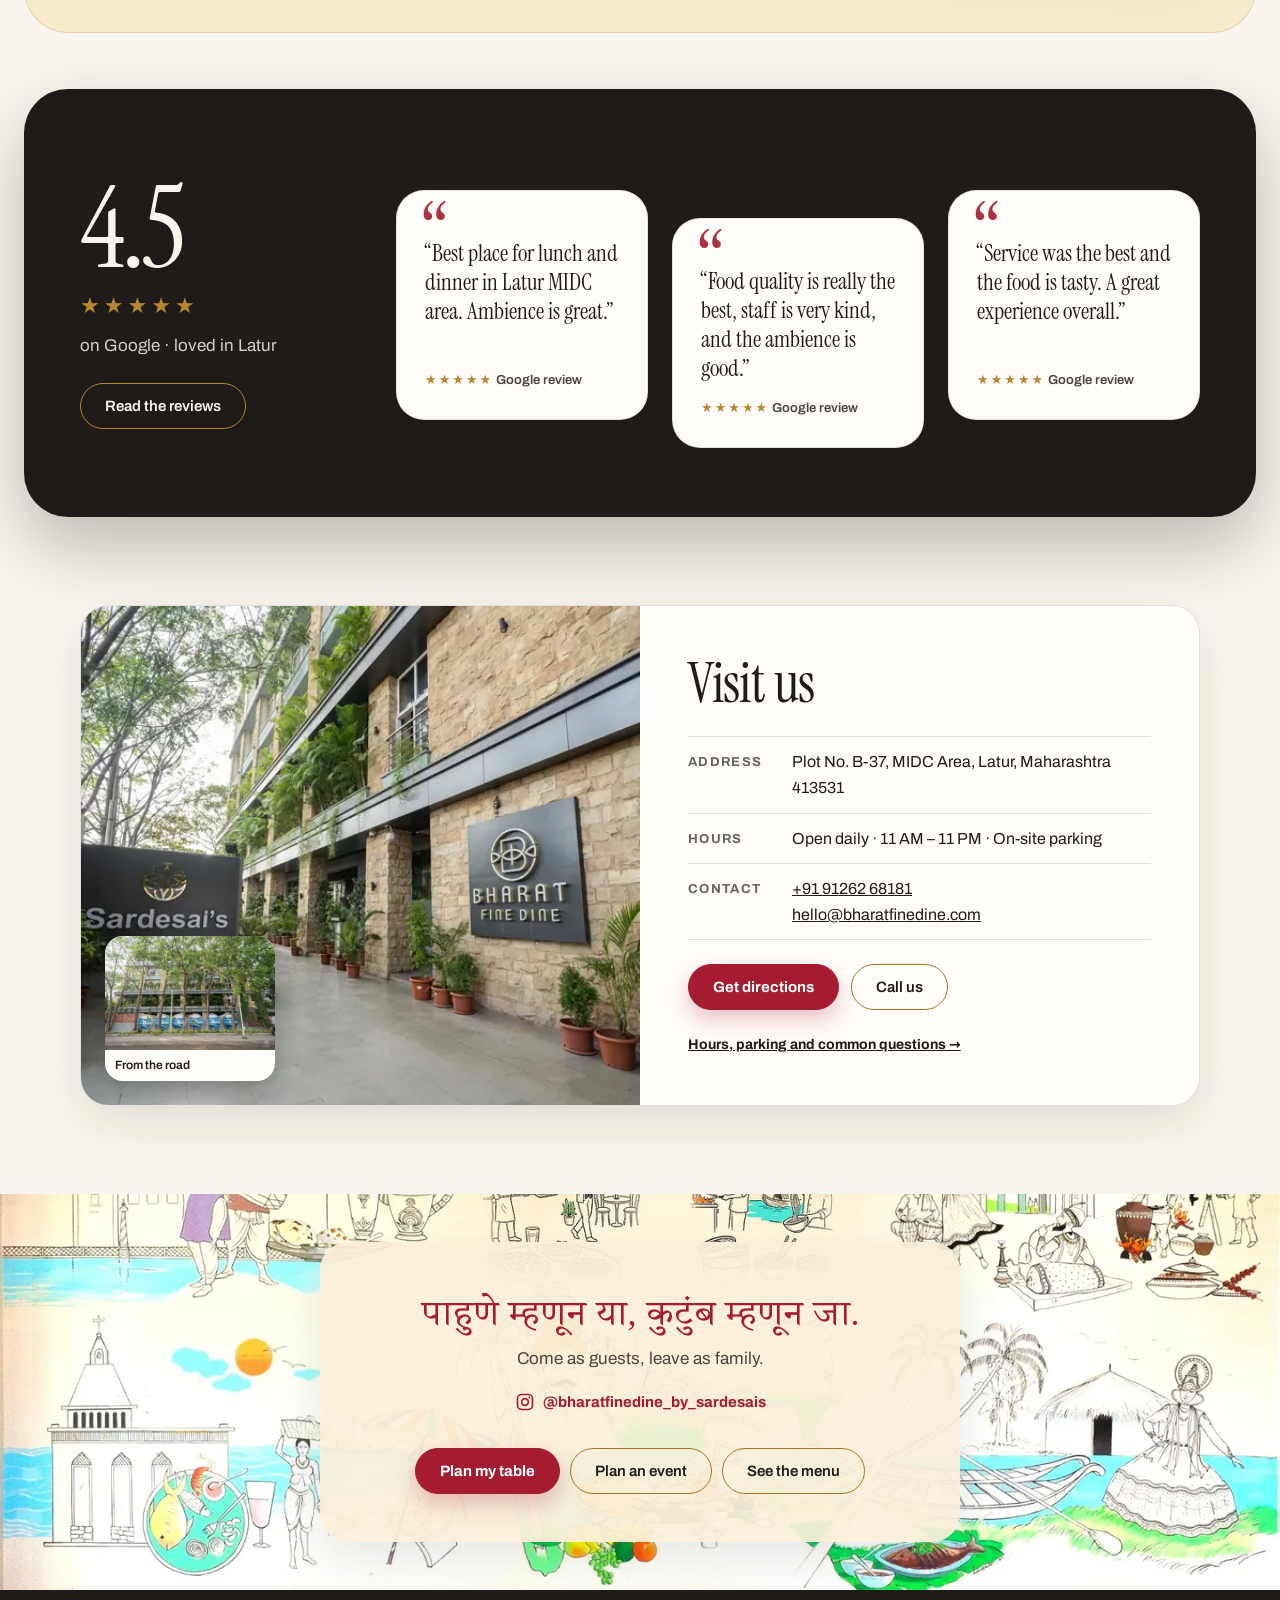
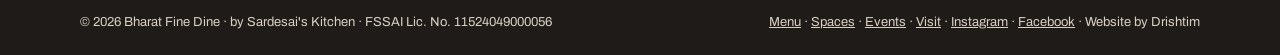
==== commit 7cebae88: "Prepare a proper live build after checking the live site - tools/package.py makes the upload zip; th" ====
--- a/index.html
+++ b/index.html
@@ -57,7 +57,7 @@
 <link rel="preload" href="assets/fonts/archivo-latin.woff2" as="font" type="font/woff2" crossorigin>
 <link rel="preload" href="assets/fonts/instrument-serif.woff2" as="font" type="font/woff2" crossorigin>
 <link rel="preload" as="image" href="img/mural-full-seven.webp" imagesrcset="img/mural-full-seven-800.webp 800w, img/mural-full-seven-1280.webp 1280w, img/mural-full-seven-1440.webp 1440w, img/mural-full-seven.webp 2000w" imagesizes="(max-width: 819.98px) 480px, 100vw" fetchpriority="high">
-<link rel="stylesheet" href="assets/site.css?v=20261228">
+<link rel="stylesheet" href="assets/site.css?v=20261229">
 <noscript><style>#plan,#journey,#stabs,#sThumbs,#sAct,.hint,.mbar .go{display:none!important}</style></noscript>
 </head>
 <body class="has-bar">
@@ -216,11 +216,7 @@
   </div>
 </dialog>
 
-<dialog class="lb" id="lb" aria-label="Photo viewer">
-  <div class="in"><img id="lbImg" src="" alt=""><div class="ctl"><button type="button" id="lbPrev" aria-label="Previous photo">←</button><span id="lbPos"></span><button type="button" id="lbNext" aria-label="Next photo">→</button><button type="button" id="lbClose">Close</button></div></div>
-</dialog>
-
-<script src="assets/data.js?v=20261228" defer></script>
-<script src="assets/app.min.js?v=20261228" defer></script>
+<script src="assets/data.js?v=20261229" defer></script>
+<script src="assets/app.min.js?v=20261229" defer></script>
 </body>
 </html>
--- a/assets/site.css
+++ b/assets/site.css
@@ -661,3 +661,6 @@
 /* a pin whose name opens to the left keeps its place when hovered or pressed */
 .pin.lefty:active{transform:translate(calc(-100% + 30px),-50%) scale(.96)}
 @media (min-width:820px){ .pin.lefty:hover{transform:translate(calc(-100% + 30px),calc(-50% - 3px)) scale(1.05)} .pin.lefty:active{transform:translate(calc(-100% + 30px),-50%) scale(.98)} }
+.ld .seal img{object-fit:contain}
+.e404{min-height:70vh;display:flex;flex-direction:column;align-items:center;justify-content:center;text-align:center;gap:var(--s4);padding:var(--s8) var(--gutter)}
+.e404 img{width:120px;height:auto}
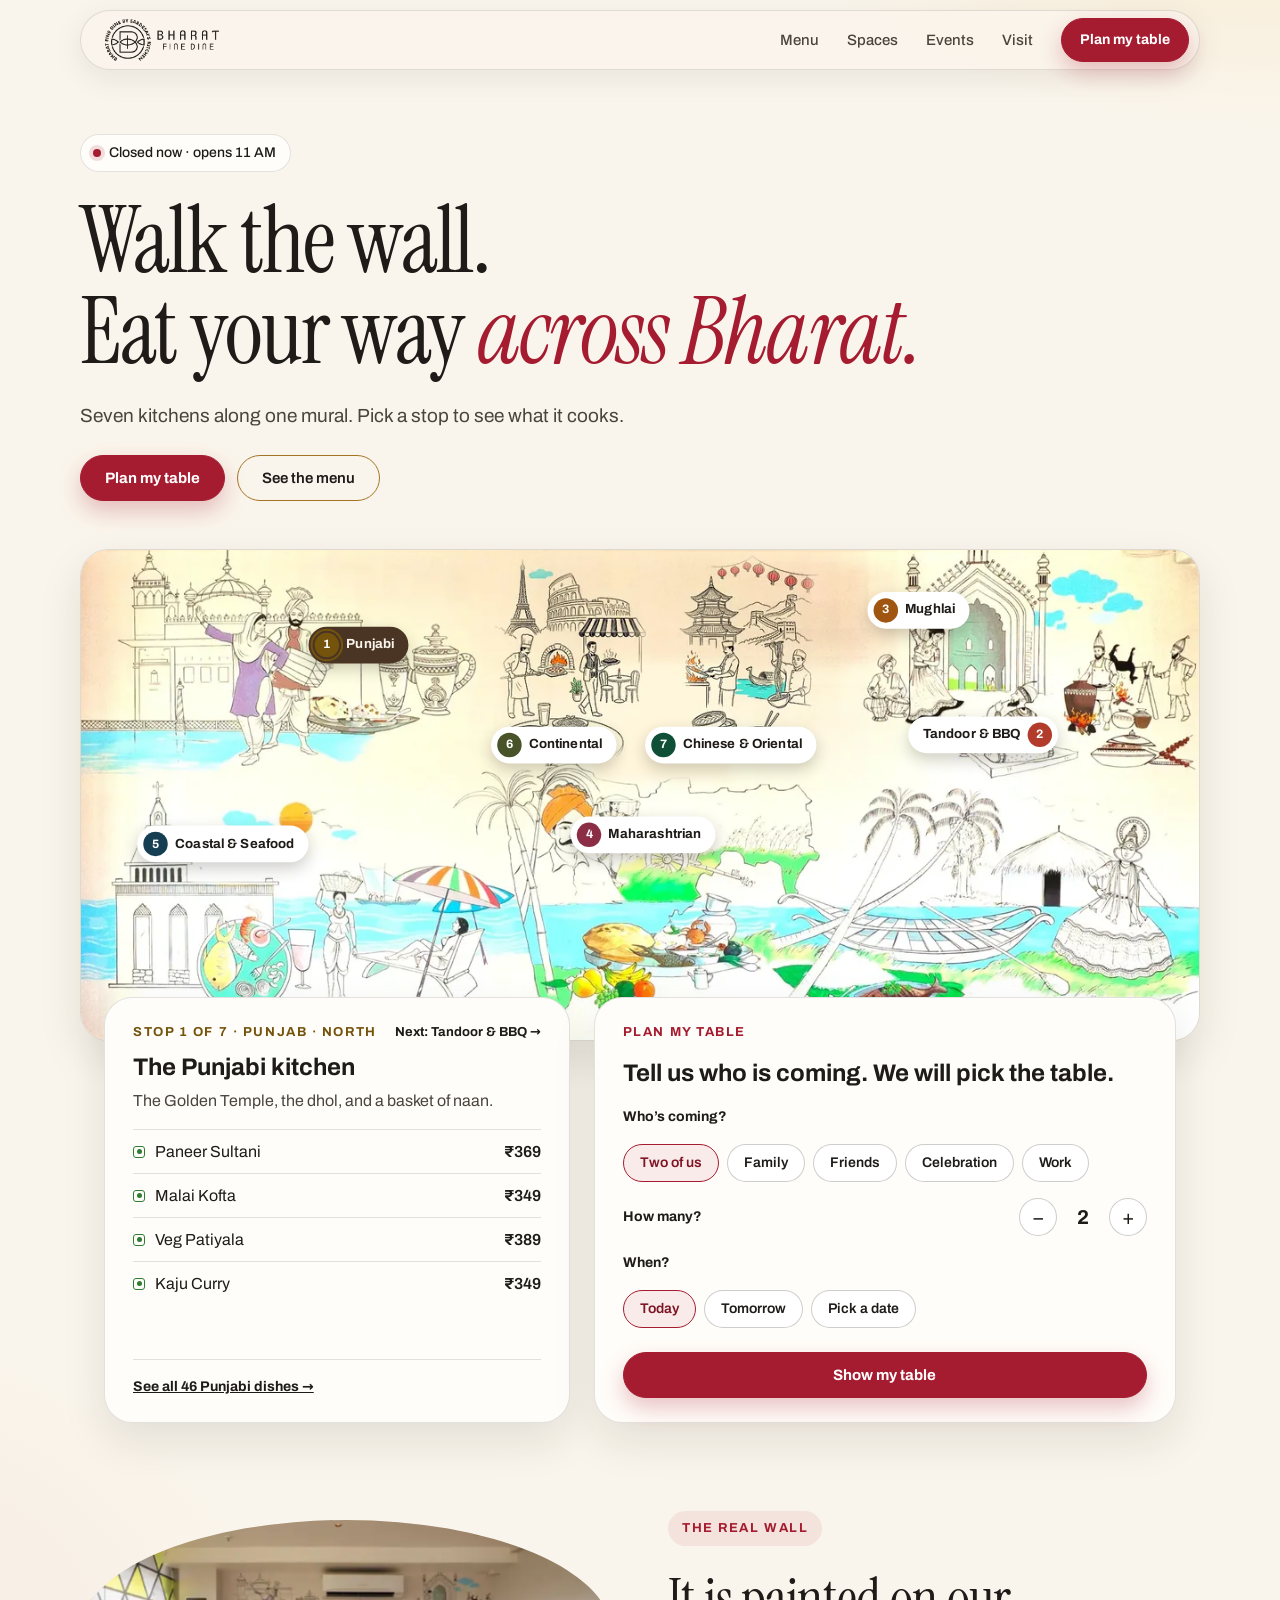
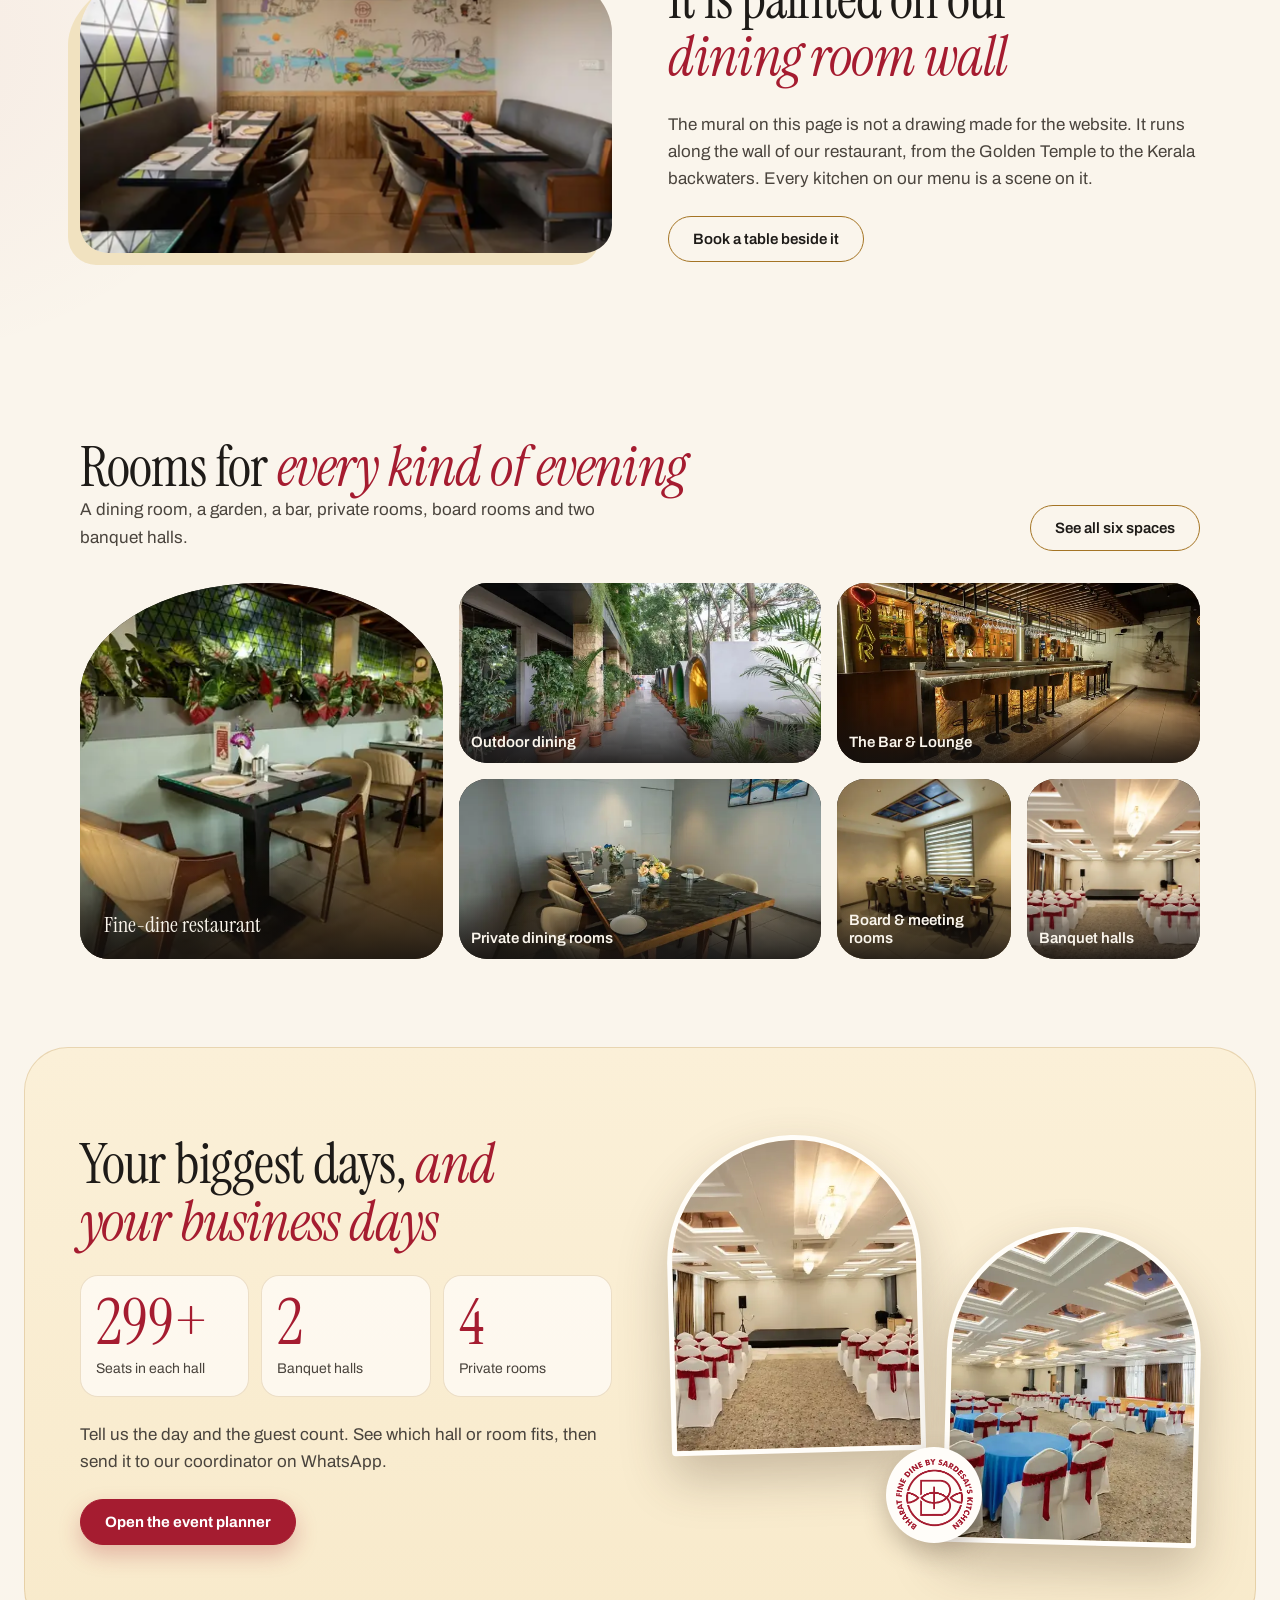
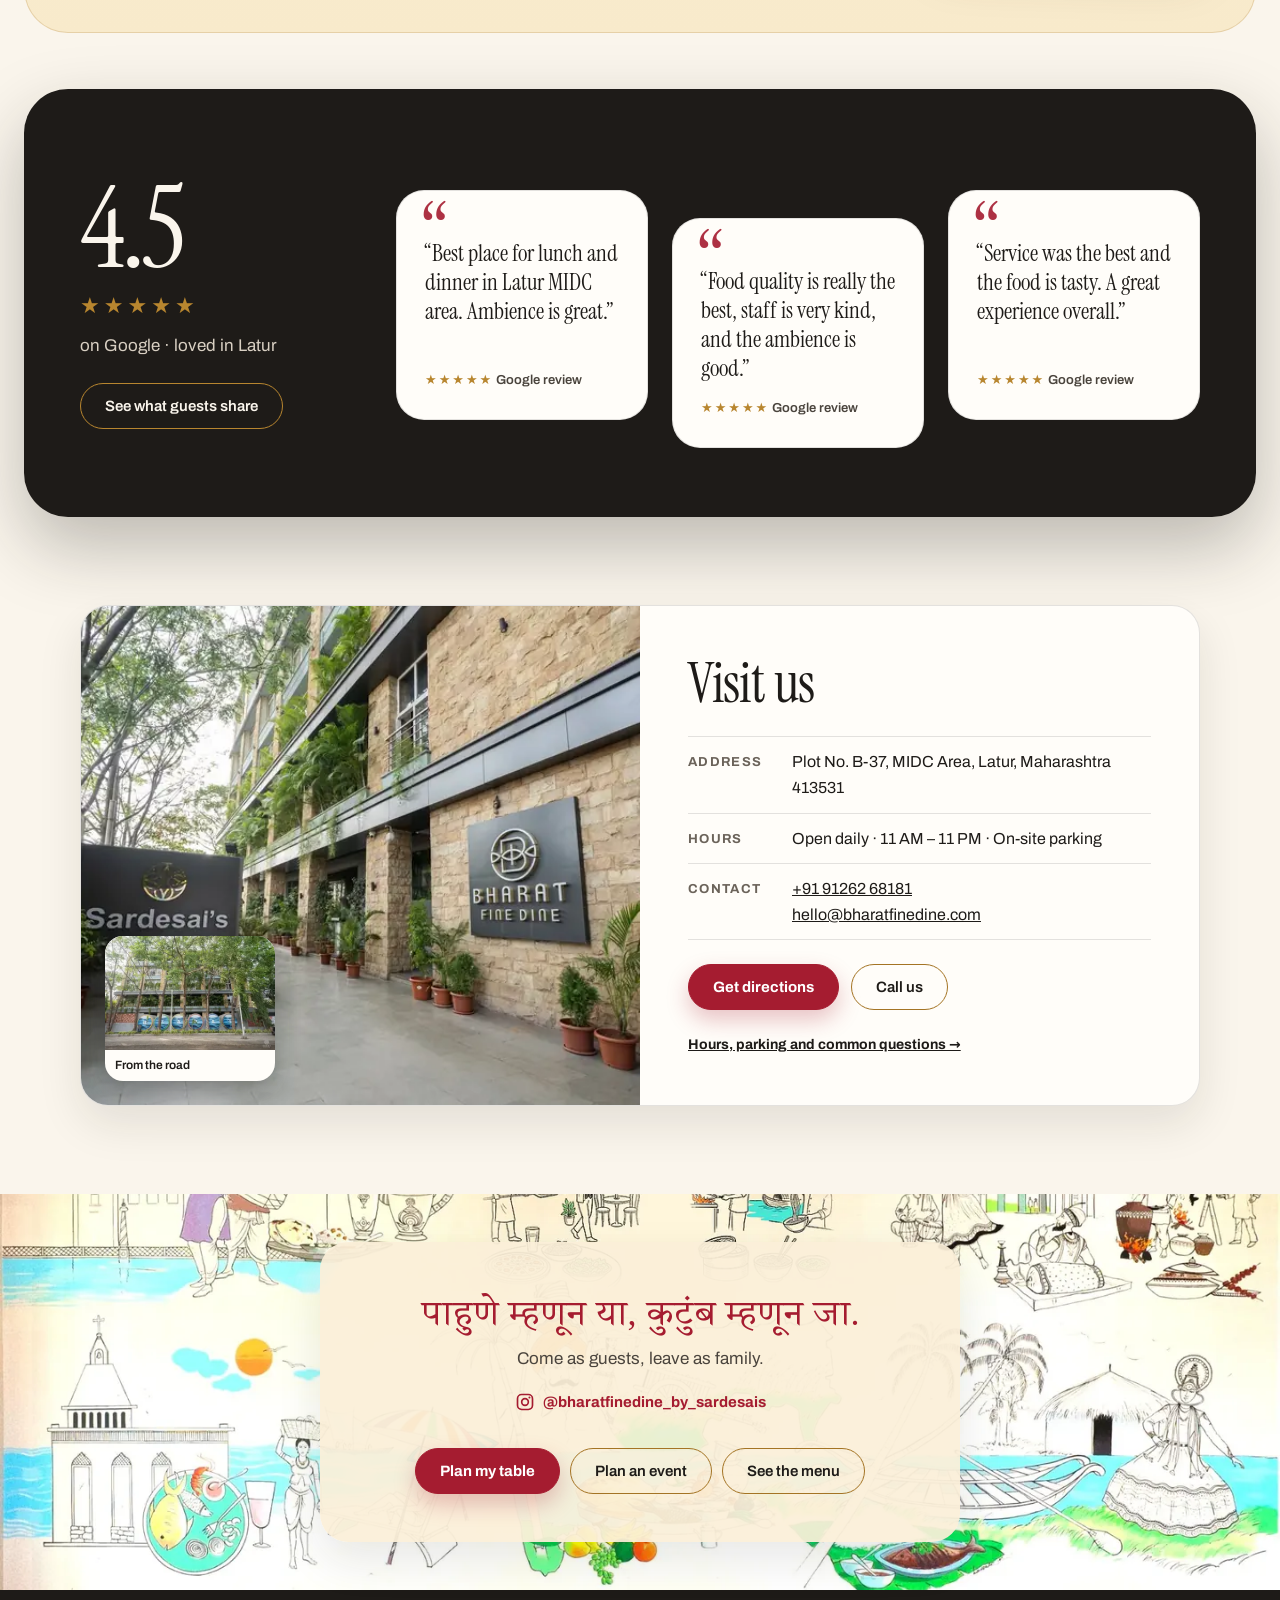
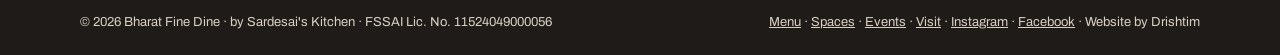
==== commit dd2e15ef: "Stop the reviews button opening the duplicate Maps listing The Google profile is suspended, so a nam" ====
--- a/index.html
+++ b/index.html
@@ -57,7 +57,7 @@
 <link rel="preload" href="assets/fonts/archivo-latin.woff2" as="font" type="font/woff2" crossorigin>
 <link rel="preload" href="assets/fonts/instrument-serif.woff2" as="font" type="font/woff2" crossorigin>
 <link rel="preload" as="image" href="img/mural-full-seven.webp" imagesrcset="img/mural-full-seven-800.webp 800w, img/mural-full-seven-1280.webp 1280w, img/mural-full-seven-1440.webp 1440w, img/mural-full-seven.webp 2000w" imagesizes="(max-width: 819.98px) 480px, 100vw" fetchpriority="high">
-<link rel="stylesheet" href="assets/site.css?v=20261229">
+<link rel="stylesheet" href="assets/site.css?v=20261231">
 <noscript><style>#plan,#journey,#stabs,#sThumbs,#sAct,.hint,.mbar .go{display:none!important}</style></noscript>
 </head>
 <body class="has-bar">
@@ -161,7 +161,7 @@
 
   <section class="sec dark" aria-labelledby="rvH" data-rv>
     <div class="wrap rev">
-      <div class="rating"><b id="rvH">4.5</b><i aria-hidden="true">★★★★★</i><span class="lede">on Google · loved in Latur</span><a class="btn line" href="https://www.google.com/maps/search/?api=1&amp;query=Bharat+Fine+Dine+by+Sardesai%27s+Kitchen+Latur" target="_blank" rel="noopener">Read the reviews</a></div>
+      <div class="rating"><b id="rvH">4.5</b><i aria-hidden="true">★★★★★</i><span class="lede">on Google · loved in Latur</span><a class="btn line" href="https://www.instagram.com/bharatfinedine_by_sardesais" target="_blank" rel="noopener">See what guests share</a></div>
       <div class="rgrid">
         <blockquote class="card flat"><p>“Best place for lunch and dinner in Latur MIDC area. Ambience is great.”</p><cite><i>★★★★★</i> Google review</cite></blockquote>
         <blockquote class="card flat"><p>“Food quality is really the best, staff is very kind, and the ambience is good.”</p><cite><i>★★★★★</i> Google review</cite></blockquote>
@@ -216,7 +216,7 @@
   </div>
 </dialog>
 
-<script src="assets/data.js?v=20261229" defer></script>
-<script src="assets/app.min.js?v=20261229" defer></script>
+<script src="assets/data.js?v=20261231" defer></script>
+<script src="assets/app.min.js?v=20261231" defer></script>
 </body>
 </html>
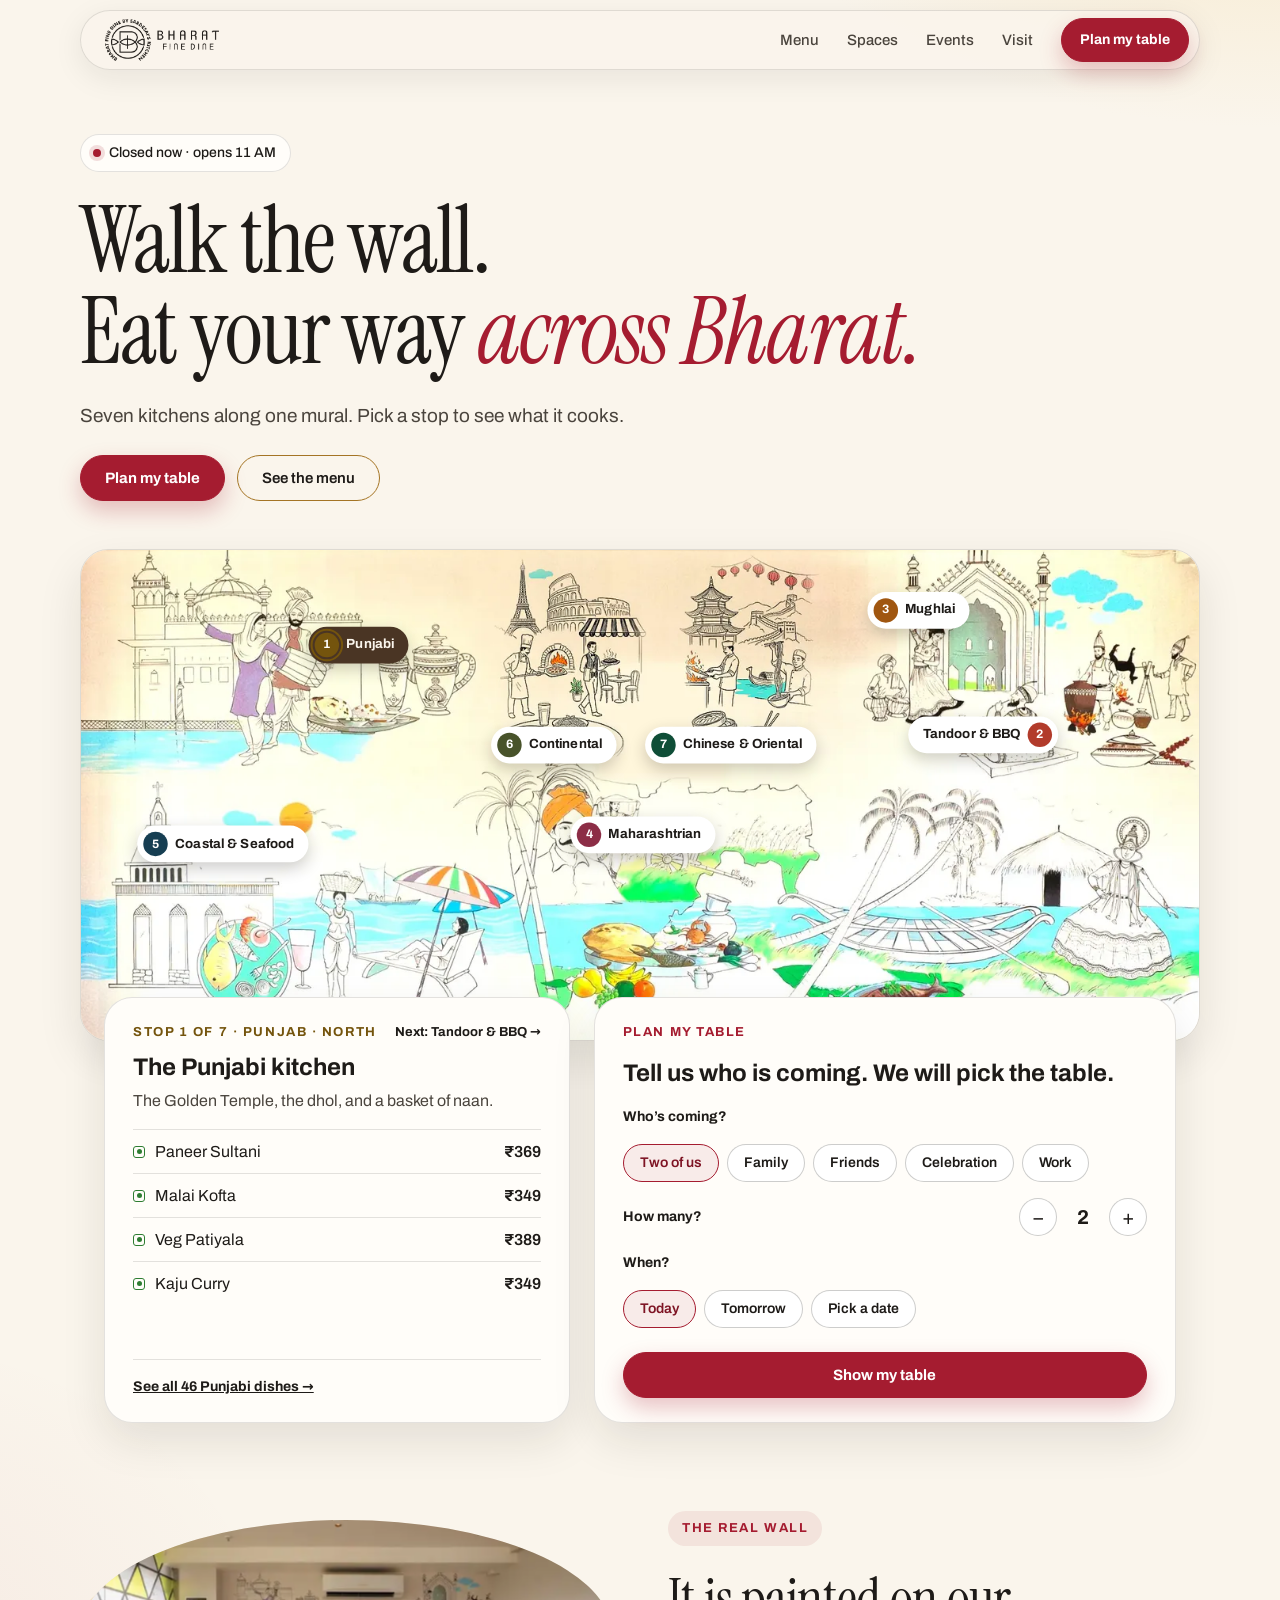
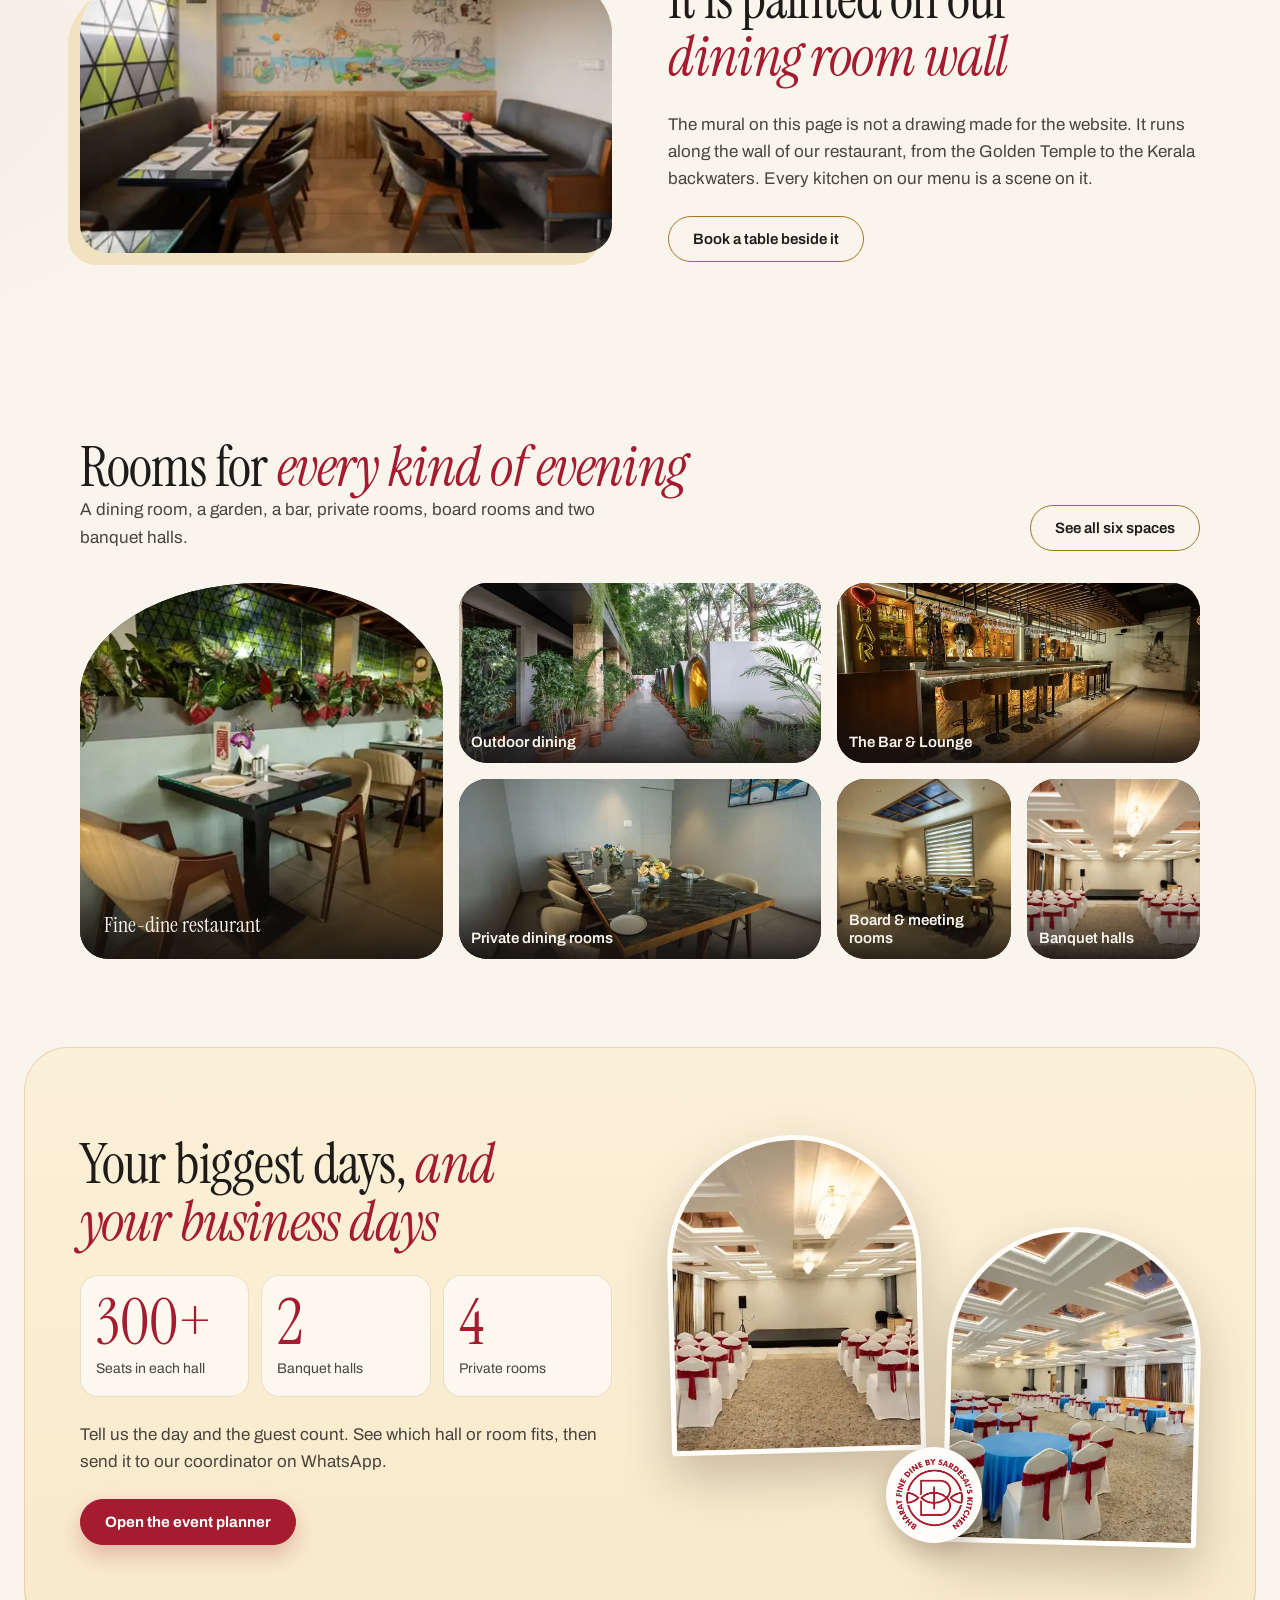
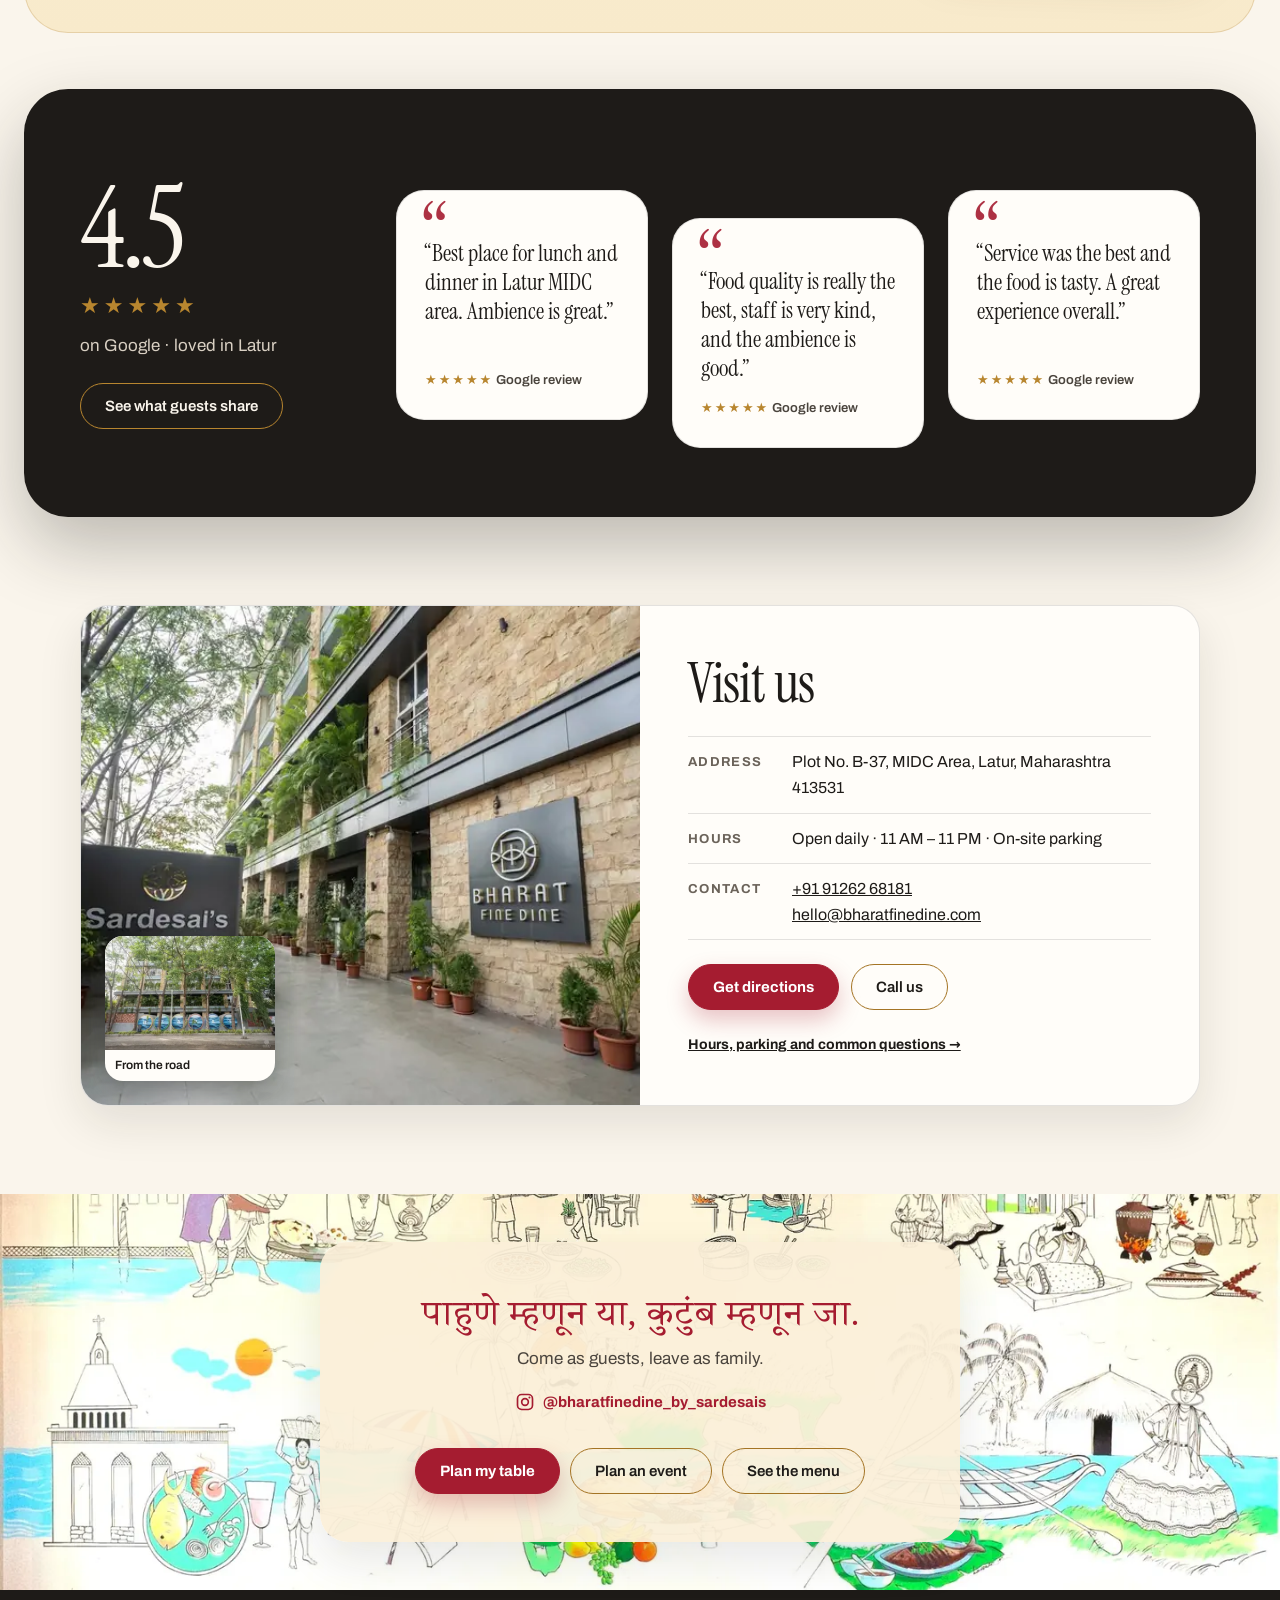
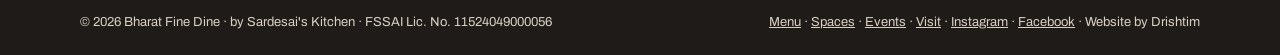
==== commit 08a10ebb: "SEO: titles for generic Latur searches, photo alt text, sitemap dates Search Console (21 Nov): 313 c" ====
--- a/index.html
+++ b/index.html
@@ -3,8 +3,8 @@
 <head>
 <meta charset="utf-8">
 <meta name="viewport" content="width=device-width,initial-scale=1,viewport-fit=cover">
-<title>Bharat Fine Dine, Latur | Seven kitchens, one family table</title>
-<meta name="description" content="Fine-dine multicuisine restaurant in Latur MIDC: Punjabi, Mughlai, tandoor, Maharashtrian, coastal, Continental and Chinese kitchens, a bar & lounge, outdoor dining, private rooms and two 300+ seat banquet halls. Book on WhatsApp.">
+<title>Bharat Fine Dine | Family Restaurant &amp; Banquet Halls, Latur</title>
+<meta name="description" content="Family restaurant in MIDC Area, Latur: seven kitchens, veg and non-veg, a bar &amp; lounge, garden dining, private rooms and two 300+ seat banquet halls. Book on WhatsApp.">
 <link rel="canonical" href="https://bharatfinedine.com/">
 <meta name="theme-color" content="#FAF5EC">
 <meta name="facebook-domain-verification" content="ppre3khiuepxbp018z27u8zco4816l"><!-- Meta domain verification for bharatfinedine.com, added 6 Oct 2026 -->
